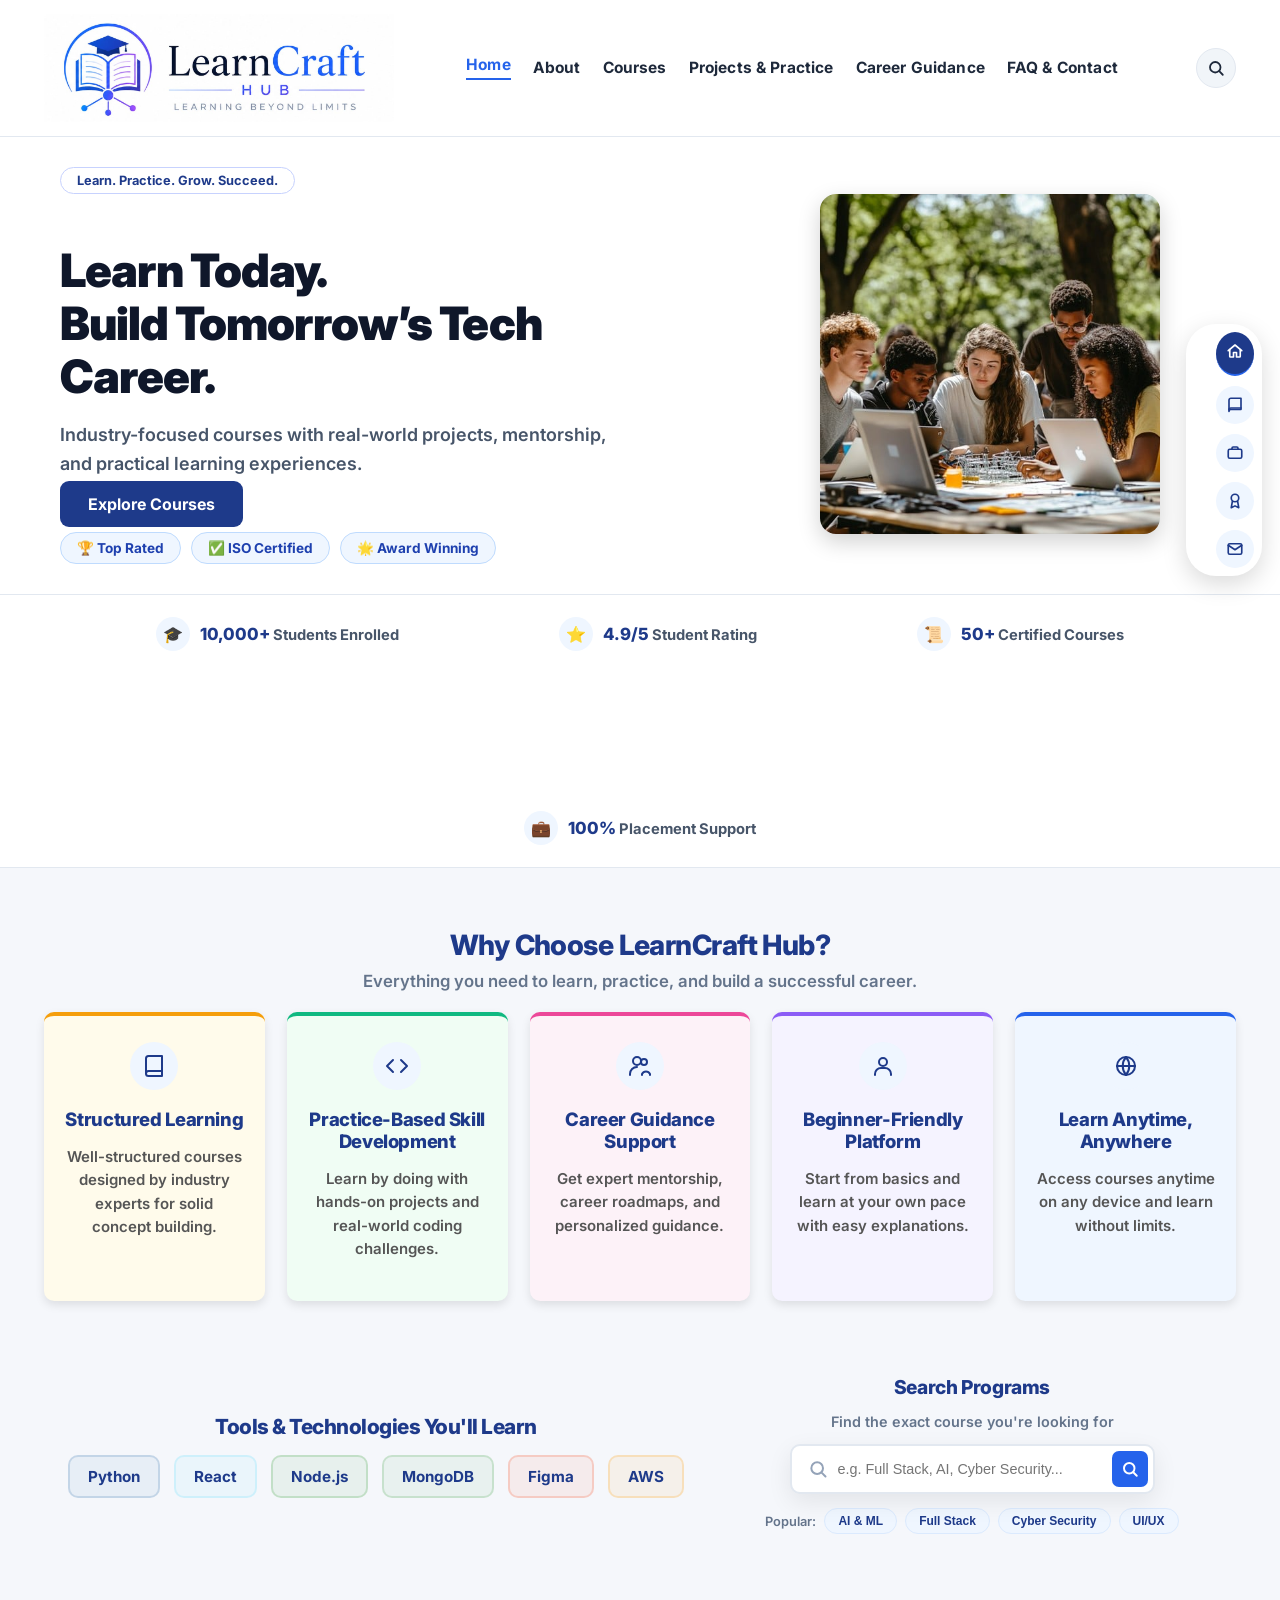
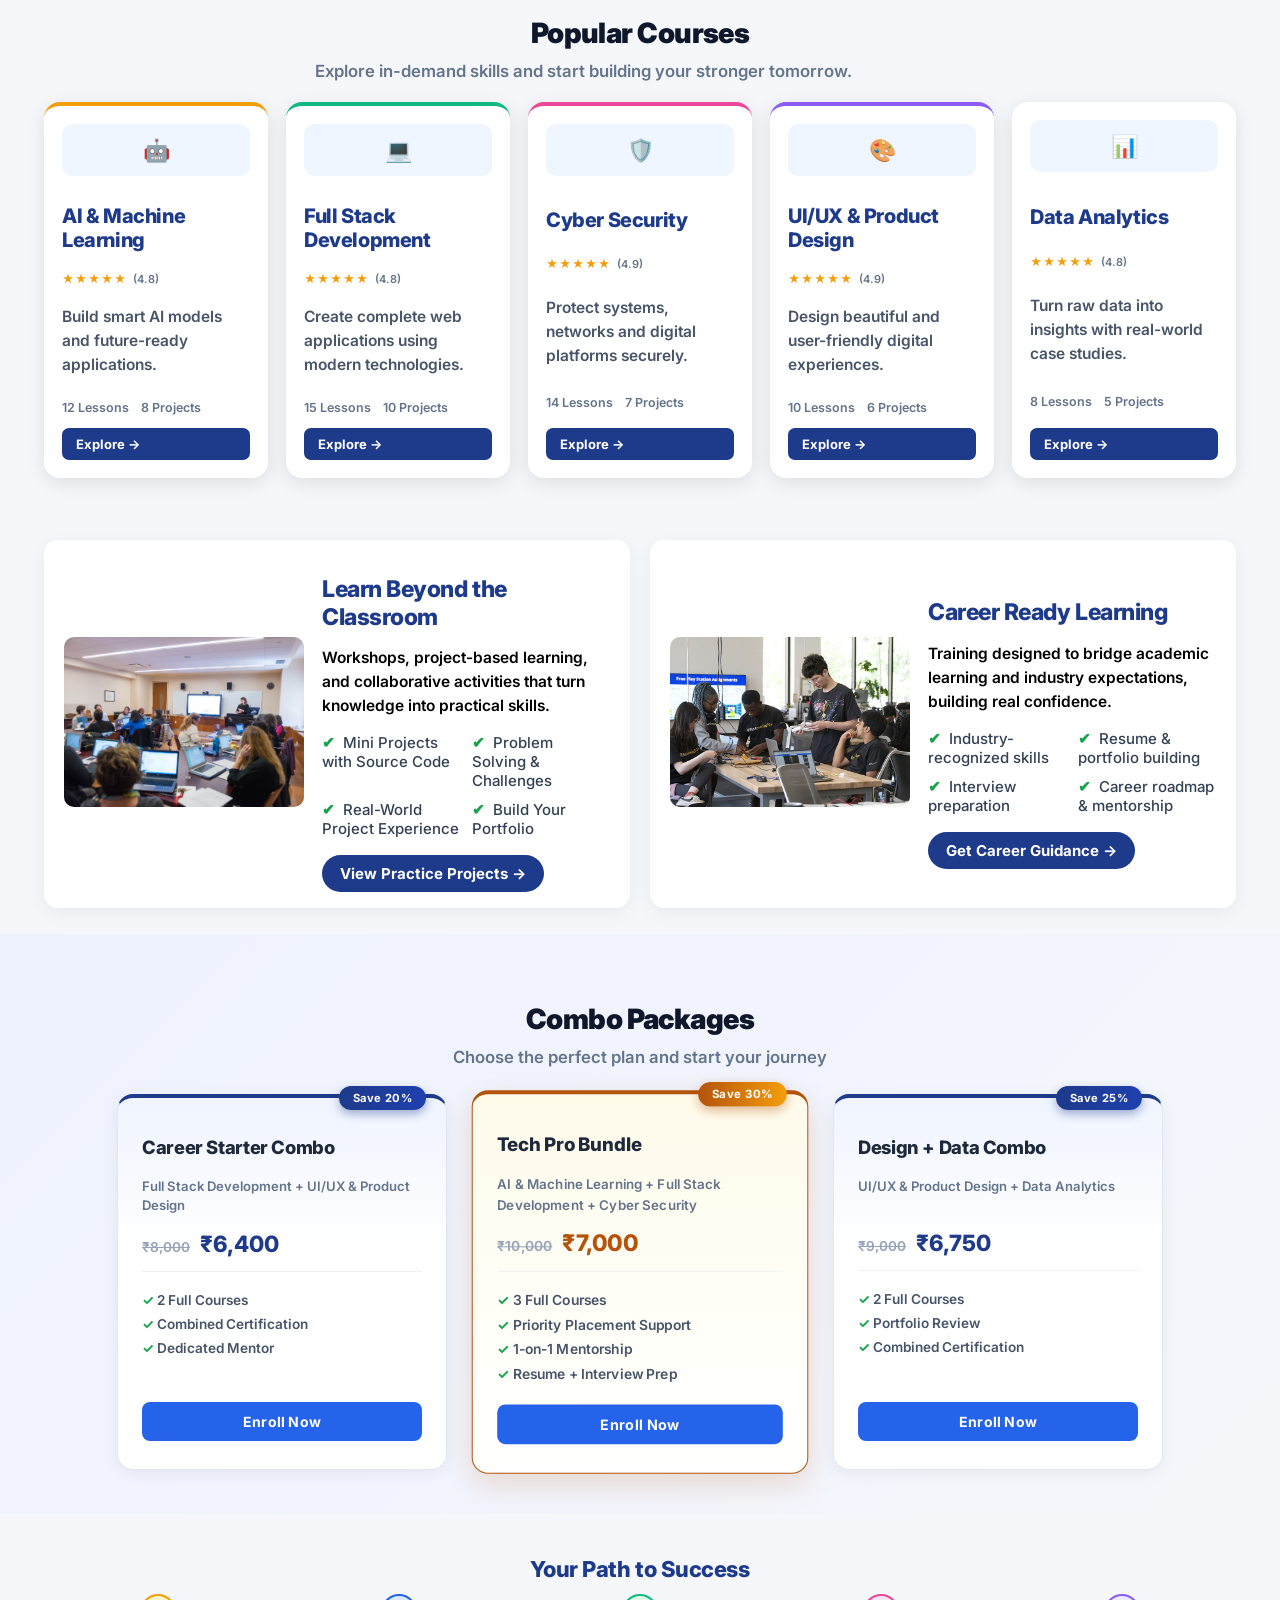
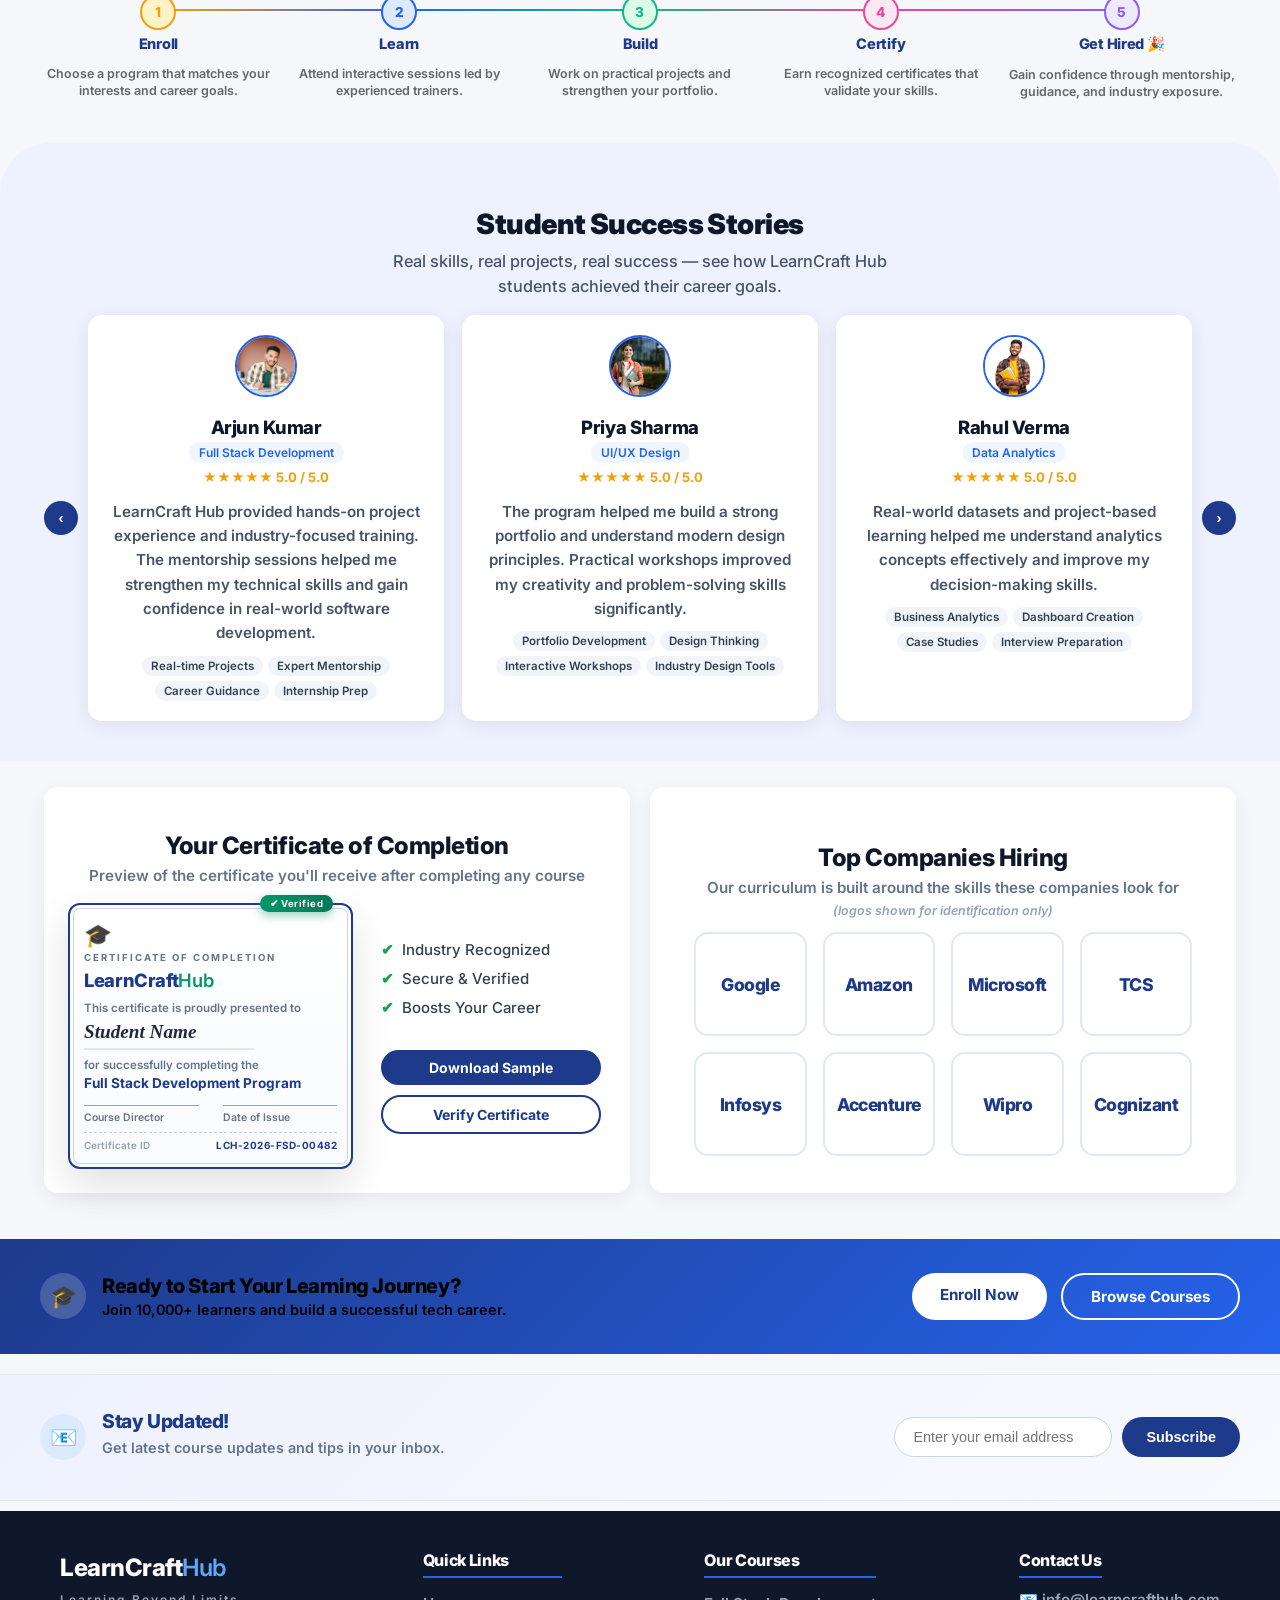
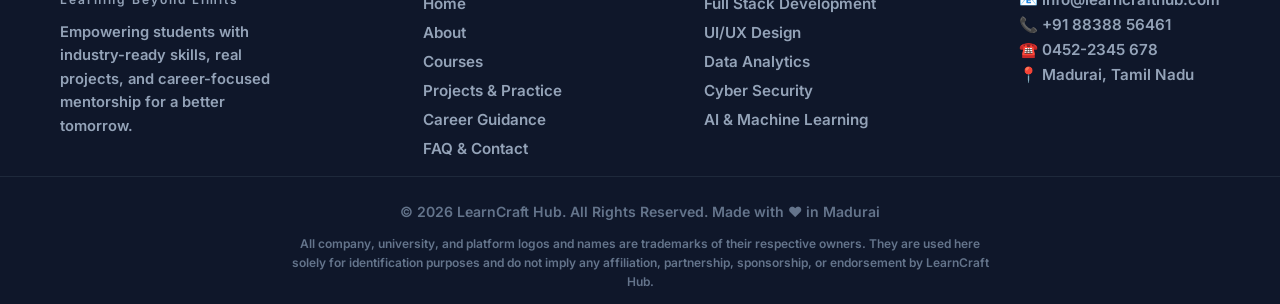
==== index.html @ 28a08afe "Add files via upload" ====
<!DOCTYPE html>
<html>

<head>
    <title>LearnCraft Hub</title>
    <link rel="stylesheet" href="css/style.css">
    <style>
        .scroll-top {
            position: fixed;
            bottom: 30px;
            right: 30px;
            background: #2563eb;
            color: white;
            border: none;
            width: 45px;
            height: 45px;
            border-radius: 50%;
            font-size: 1.2rem;
            cursor: pointer;
            display: none;
            align-items: center;
            justify-content: center;
            box-shadow: 0 4px 15px rgba(37,99,235,0.4);
            transition: 0.3s;
            z-index: 999;
        }
        .scroll-top:hover {
            background: #1e3a8a;
            transform: translateY(-3px);
        }
    </style>
</head>

<body>

    <header>
        <div class="navbar">

            <img src="images/logo.png" alt="Logo" class="logo">

            <nav id="primaryNav">
                <a href="index.html" class="active">Home</a>
                <a href="about.html">About</a>
                <a href="courses.html">Courses</a>
                <a href="projects.html">Projects & Practice</a>
                <a href="career-guidance.html">Career Guidance</a>
                <a href="faq-contact.html">FAQ & Contact</a>
            </nav>

            <div class="navbar-search" id="navbarSearch">
                <button class="navbar-search-toggle" id="navbarSearchToggle" aria-label="Search courses">
                    <svg viewBox="0 0 24 24" fill="none" stroke="currentColor" stroke-width="2.4" stroke-linecap="round" stroke-linejoin="round">
                        <circle cx="11" cy="11" r="7"></circle>
                        <line x1="21" y1="21" x2="16.65" y2="16.65"></line>
                    </svg>
                </button>
                <div class="navbar-search-panel">
                    <div class="navbar-search-bar">
                        <svg viewBox="0 0 24 24" fill="none" stroke="currentColor" stroke-width="2.4" stroke-linecap="round" stroke-linejoin="round">
                            <circle cx="11" cy="11" r="7"></circle>
                            <line x1="21" y1="21" x2="16.65" y2="16.65"></line>
                        </svg>
                        <input type="text" id="navSearchInput" placeholder="Search 40+ courses...">
                    </div>
                    <div class="navbar-search-results" id="navSearchResults"></div>
                </div>
            </div>

            <button class="nav-toggle" id="navToggle" aria-label="Toggle navigation menu" aria-expanded="false" aria-controls="primaryNav">
                <span></span><span></span><span></span>
            </button>

        </div>
    </header>

    <!-- SIDE SECTION NAV -->
    <nav class="side-nav" aria-label="Page sections">
        <a href="#home" class="side-nav-link active" data-tooltip="Home">
            <svg viewBox="0 0 24 24" fill="none" stroke="currentColor" stroke-width="2.2" stroke-linecap="round" stroke-linejoin="round">
                <path d="M3 11.5 12 4l9 7.5"></path>
                <path d="M5 10v9a1 1 0 0 0 1 1h4v-6h4v6h4a1 1 0 0 0 1-1v-9"></path>
            </svg>
        </a>
        <a href="#courses" class="side-nav-link" data-tooltip="Courses">
            <svg viewBox="0 0 24 24" fill="none" stroke="currentColor" stroke-width="2.2" stroke-linecap="round" stroke-linejoin="round">
                <path d="M4 5.5A2.5 2.5 0 0 1 6.5 3H20v15H6.5A2.5 2.5 0 0 0 4 20.5z"></path>
                <path d="M4 18.5A2.5 2.5 0 0 1 6.5 16H20"></path>
            </svg>
        </a>
        <a href="#showcase" class="side-nav-link" data-tooltip="Projects">
            <svg viewBox="0 0 24 24" fill="none" stroke="currentColor" stroke-width="2.2" stroke-linecap="round" stroke-linejoin="round">
                <rect x="3" y="7" width="18" height="12" rx="2"></rect>
                <path d="M8 7V5.5A1.5 1.5 0 0 1 9.5 4h5A1.5 1.5 0 0 1 16 5.5V7"></path>
            </svg>
        </a>
        <a href="#certificate" class="side-nav-link" data-tooltip="Certificate">
            <svg viewBox="0 0 24 24" fill="none" stroke="currentColor" stroke-width="2.2" stroke-linecap="round" stroke-linejoin="round">
                <circle cx="12" cy="8" r="5"></circle>
                <path d="M8.5 12.5 7 21l5-2.5 5 2.5-1.5-8.5"></path>
            </svg>
        </a>
        <a href="faq-contact.html" class="side-nav-link" data-tooltip="Contact">
            <svg viewBox="0 0 24 24" fill="none" stroke="currentColor" stroke-width="2.2" stroke-linecap="round" stroke-linejoin="round">
                <rect x="3" y="5" width="18" height="14" rx="2"></rect>
                <path d="m3 7 9 6 9-6"></path>
            </svg>
        </a>
    </nav>

    <section class="hero" id="home">

        <div class="hero-text">

            <span class="hero-eyebrow">Learn. Practice. Grow. Succeed.</span>

            <h1>
                Learn Today.<br>
                Build Tomorrow’s Tech Career.
            </h1>

            <p>
                Industry-focused courses with real-world projects,
                mentorship, and practical learning experiences.
            </p>

            <a href="courses.html" class="btn">
                Explore Courses
            </a>

            <div class="badges">
                <div class="badge">🏆 Top Rated</div>
                <div class="badge">✅ ISO Certified</div>
                <div class="badge">🌟 Award Winning</div>
            </div>

        </div>

        <div class="hero-image">
            <img src="images/student.png" alt="Students Learning">
        </div>

    </section>

    <!-- TRUST BAR -->
    <div class="trust-bar">
        <div class="trust-item">
            <span class="trust-icon">🎓</span>
            <span><strong>10,000+</strong> Students Enrolled</span>
        </div>
        <div class="trust-item">
            <span class="trust-icon">⭐</span>
            <span><strong>4.9/5</strong> Student Rating</span>
        </div>
        <div class="trust-item">
            <span class="trust-icon">📜</span>
            <span><strong>50+</strong> Certified Courses</span>
        </div>
        <div class="trust-item">
            <span class="trust-icon">💼</span>
            <span><strong>100%</strong> Placement Support</span>
        </div>
    </div>

    <!-- WHY CHOOSE US -->
    <section class="why-us">

    <h2>Why Choose LearnCraft Hub?</h2>
    <p class="section-subtitle">Everything you need to learn, practice, and build a successful career.</p>

    <div class="features">

        <div class="feature-card">
            <div class="feature-icon">
                <svg viewBox="0 0 24 24" fill="none" stroke="currentColor" stroke-width="2" stroke-linecap="round" stroke-linejoin="round"><path d="M4 19.5A2.5 2.5 0 0 1 6.5 17H20"></path><path d="M6.5 2H20v20H6.5A2.5 2.5 0 0 1 4 19.5v-15A2.5 2.5 0 0 1 6.5 2z"></path></svg>
            </div>
            <h3>Structured Learning</h3>
            <p>Well-structured courses designed by industry experts for solid concept building.</p>
        </div>

        <div class="feature-card">
            <div class="feature-icon">
                <svg viewBox="0 0 24 24" fill="none" stroke="currentColor" stroke-width="2" stroke-linecap="round" stroke-linejoin="round"><polyline points="16 18 22 12 16 6"></polyline><polyline points="8 6 2 12 8 18"></polyline></svg>
            </div>
            <h3>Practice-Based Skill Development</h3>
            <p>Learn by doing with hands-on projects and real-world coding challenges.</p>
        </div>

        <div class="feature-card">
            <div class="feature-icon">
                <svg viewBox="0 0 24 24" fill="none" stroke="currentColor" stroke-width="2" stroke-linecap="round" stroke-linejoin="round"><circle cx="9" cy="7" r="4"></circle><path d="M2 21v-1a7 7 0 0 1 7-7"></path><path d="M16 11a3 3 0 1 0 0-6 3 3 0 0 0 0 6z"></path><path d="M14 21v-1a4.5 4.5 0 0 1 8 0v1"></path></svg>
            </div>
            <h3>Career Guidance Support</h3>
            <p>Get expert mentorship, career roadmaps, and personalized guidance.</p>
        </div>

        <div class="feature-card">
            <div class="feature-icon">
                <svg viewBox="0 0 24 24" fill="none" stroke="currentColor" stroke-width="2" stroke-linecap="round" stroke-linejoin="round"><circle cx="12" cy="8" r="4"></circle><path d="M4 21v-1a6 6 0 0 1 6-6h4a6 6 0 0 1 6 6v1"></path></svg>
            </div>
            <h3>Beginner-Friendly Platform</h3>
            <p>Start from basics and learn at your own pace with easy explanations.</p>
        </div>

        <div class="feature-card">
            <div class="feature-icon">
                <svg viewBox="0 0 24 24" fill="none" stroke="currentColor" stroke-width="2" stroke-linecap="round" stroke-linejoin="round"><circle cx="12" cy="12" r="9"></circle><line x1="3" y1="12" x2="21" y2="12"></line><path d="M12 3a14 14 0 0 1 0 18a14 14 0 0 1 0-18z"></path></svg>
            </div>
            <h3>Learn Anytime, Anywhere</h3>
            <p>Access courses anytime on any device and learn without limits.</p>
        </div>

    </div>

    </section>

    <!-- TOOLS & TECHNOLOGIES + COURSE SEARCH (side by side) -->
    <section class="pair-row tools-search-row">

    <div class="info-card partners">
    <p>Tools & Technologies You'll Learn</p>
    <div class="partner-logos">
        <span><img src="https://upload.wikimedia.org/wikipedia/commons/c/c3/Python-logo-notext.svg" alt="Python" onerror="this.style.display='none'">Python</span>
        <span><img src="https://upload.wikimedia.org/wikipedia/commons/a/a7/React-icon.svg" alt="React" onerror="this.style.display='none'">React</span>
        <span><img src="https://upload.wikimedia.org/wikipedia/commons/d/d9/Node.js_logo.svg" alt="Node.js" onerror="this.style.display='none'">Node.js</span>
        <span><img src="https://upload.wikimedia.org/wikipedia/commons/9/93/MongoDB_Logo.svg" alt="MongoDB" onerror="this.style.display='none'">MongoDB</span>
        <span><img src="https://upload.wikimedia.org/wikipedia/commons/3/33/Figma-logo.svg" alt="Figma" onerror="this.style.display='none'">Figma</span>
        <span><img src="https://upload.wikimedia.org/wikipedia/commons/9/93/Amazon_Web_Services_Logo.svg" alt="AWS" onerror="this.style.display='none'">AWS</span>
    </div>
    </div>

    <div class="info-card course-search-section">
        <div class="course-search-inline">
            <div class="course-search-label">
                <h2>Search Programs</h2>
                <p>Find the exact course you're looking for</p>
            </div>
            <div class="course-search-bar">
                <svg viewBox="0 0 24 24" width="20" height="20" fill="none" stroke="currentColor" stroke-width="2.4" stroke-linecap="round" stroke-linejoin="round">
                    <circle cx="11" cy="11" r="7"></circle>
                    <line x1="21" y1="21" x2="16.65" y2="16.65"></line>
                </svg>
                <input type="text" id="courseSearch" placeholder="e.g. Full Stack, AI, Cyber Security...">
                <button class="course-search-btn" aria-label="Search">
                    <svg viewBox="0 0 24 24" width="18" height="18" fill="none" stroke="white" stroke-width="2.6" stroke-linecap="round" stroke-linejoin="round">
                        <circle cx="11" cy="11" r="7"></circle>
                        <line x1="21" y1="21" x2="16.65" y2="16.65"></line>
                    </svg>
                </button>
            </div>
            <div class="search-tags">
                <span>Popular:</span>
                <button class="search-tag-btn">AI & ML</button>
                <button class="search-tag-btn">Full Stack</button>
                <button class="search-tag-btn">Cyber Security</button>
                <button class="search-tag-btn">UI/UX</button>
            </div>
        </div>
        <div class="search-results" id="searchResults"></div>
    </div>

    </section>

    <!-- POPULAR COURSES -->
    <section class="courses" id="courses">

    <h2 class="section-title">Popular Courses</h2>
    <p class="section-subtitle">Explore in-demand skills and start building your stronger tomorrow.</p>

    <div class="course-container">

    <div class="course-card">
    <div class="course-card-thumb">🤖</div>
    <h3>AI & Machine Learning</h3>
    <div class="course-card-rating"><span class="stars">★★★★★</span><span class="rating-num">(4.8)</span></div>
    <p>
        Build smart AI models and future-ready applications.
    </p>
    <div class="course-card-info"><span>12 Lessons</span><span>8 Projects</span></div>
    <a href="courses.html" class="learn-more">Explore →</a>
      </div>

    <div class="course-card">
    <div class="course-card-thumb">💻</div>
    <h3>Full Stack Development</h3>
    <div class="course-card-rating"><span class="stars">★★★★★</span><span class="rating-num">(4.8)</span></div>
    <p>
        Create complete web applications using modern technologies.
    </p>
    <div class="course-card-info"><span>15 Lessons</span><span>10 Projects</span></div>
    <a href="courses.html" class="learn-more">Explore →</a>
    </div>

    <div class="course-card">
    <div class="course-card-thumb">🛡️</div>
    <h3>Cyber Security</h3>
    <div class="course-card-rating"><span class="stars">★★★★★</span><span class="rating-num">(4.9)</span></div>
    <p>
        Protect systems, networks and digital platforms securely.
    </p>
    <div class="course-card-info"><span>14 Lessons</span><span>7 Projects</span></div>
    <a href="courses.html" class="learn-more">Explore →</a>
    </div>

    <div class="course-card">
    <div class="course-card-thumb">🎨</div>
    <h3>UI/UX & Product Design</h3>
    <div class="course-card-rating"><span class="stars">★★★★★</span><span class="rating-num">(4.9)</span></div>
    <p>
        Design beautiful and user-friendly digital experiences.
    </p>
    <div class="course-card-info"><span>10 Lessons</span><span>6 Projects</span></div>
    <a href="courses.html" class="learn-more">Explore →</a>
    </div>

    <div class="course-card">
    <div class="course-card-thumb">📊</div>
    <h3>Data Analytics</h3>
    <div class="course-card-rating"><span class="stars">★★★★★</span><span class="rating-num">(4.8)</span></div>
    <p>
        Turn raw data into insights with real-world case studies.
    </p>
    <div class="course-card-info"><span>8 Lessons</span><span>5 Projects</span></div>
    <a href="courses.html" class="learn-more">Explore →</a>
    </div>

    </div>

    </section>

    <!-- LEARN BEYOND CLASSROOM + CAREER READY LEARNING (SIDE BY SIDE) -->
    <section class="pair-row" id="showcase">

        <div class="info-card">
            <div class="showcase-image">
                <img src="images/learning.jpg" alt="Learning">
            </div>
            <div class="showcase-content">
                <h2>Learn Beyond the Classroom</h2>
                <p>
                    Workshops, project-based learning, and collaborative
                    activities that turn knowledge into practical skills.
                </p>
                <ul class="check-list check-list-grid">
                    <li>Mini Projects with Source Code</li>
                    <li>Problem Solving & Challenges</li>
                    <li>Real-World Project Experience</li>
                    <li>Build Your Portfolio</li>
                </ul>
                <a href="projects.html" class="learn-more">View Practice Projects →</a>
            </div>
        </div>

        <div class="info-card">
            <div class="showcase-image">
                <img src="images/workshop.jpg" alt="Workshop">
            </div>
            <div class="showcase-content">
                <h2>Career Ready Learning</h2>
                <p>
                    Training designed to bridge academic learning and
                    industry expectations, building real confidence.
                </p>
                <ul class="check-list check-list-grid">
                    <li>Industry-recognized skills</li>
                    <li>Resume & portfolio building</li>
                    <li>Interview preparation</li>
                    <li>Career roadmap & mentorship</li>
                </ul>
                <a href="career-guidance.html" class="learn-more">Get Career Guidance →</a>
            </div>
        </div>

    </section>

    <!-- COMBO PACKAGES -->
    <section class="packages">
        <h2 class="section-title">Combo Packages</h2>
        <p class="section-subtitle">Choose the perfect plan and start your journey</p>

        <div class="package-container">

            <div class="package-card">
                <div class="package-badge">Save 20%</div>
                <h3>Career Starter Combo</h3>
                <p class="package-includes">Full Stack Development + UI/UX & Product Design</p>
                <div class="package-price">
                    <span class="price-old">₹8,000</span>
                    <span class="price-new">₹6,400</span>
                </div>
                <ul>
                    <li>2 Full Courses</li>
                    <li>Combined Certification</li>
                    <li>Dedicated Mentor</li>
                </ul>
                <a href="#" class="cta-btn-primary" onclick="handleComboEnroll('Career Starter Combo'); return false;">Enroll Now</a>
            </div>

            <div class="package-card featured">
                <div class="package-badge">Save 30%</div>
                <h3>Tech Pro Bundle</h3>
                <p class="package-includes">AI & Machine Learning + Full Stack Development + Cyber Security</p>
                <div class="package-price">
                    <span class="price-old">₹10,000</span>
                    <span class="price-new">₹7,000</span>
                </div>
                <ul>
                    <li>3 Full Courses</li>
                    <li>Priority Placement Support</li>
                    <li>1-on-1 Mentorship</li>
                    <li>Resume + Interview Prep</li>
                </ul>
                <a href="#" class="cta-btn-primary" onclick="handleComboEnroll('Tech Pro Bundle'); return false;">Enroll Now</a>
            </div>

            <div class="package-card">
                <div class="package-badge">Save 25%</div>
                <h3>Design + Data Combo</h3>
                <p class="package-includes">UI/UX & Product Design + Data Analytics</p>
                <div class="package-price">
                    <span class="price-old">₹9,000</span>
                    <span class="price-new">₹6,750</span>
                </div>
                <ul>
                    <li>2 Full Courses</li>
                    <li>Portfolio Review</li>
                    <li>Combined Certification</li>
                </ul>
                <a href="#" class="cta-btn-primary" onclick="handleComboEnroll('Design + Data Combo'); return false;">Enroll Now</a>
            </div>

        </div>
    </section>

    <!-- PATH TO SUCCESS -->
    <section class="career-roadmap">

    <h2>Your Path to Success</h2>

    <div class="roadmap">

        <div class="roadmap-item">
            <div class="step-circle">1</div>
            <h3>Enroll</h3>
            <p>Choose a program that matches your interests and career goals.</p>
        </div>

        <div class="roadmap-item">
            <div class="step-circle">2</div>
            <h3>Learn</h3>
            <p>Attend interactive sessions led by experienced trainers.</p>
        </div>

        <div class="roadmap-item">
            <div class="step-circle">3</div>
            <h3>Build</h3>
            <p>Work on practical projects and strengthen your portfolio.</p>
        </div>

        <div class="roadmap-item">
            <div class="step-circle">4</div>
            <h3>Certify</h3>
            <p>Earn recognized certificates that validate your skills.</p>
        </div>

        <div class="roadmap-item">
            <div class="step-circle">5</div>
            <h3>Get Hired 🎉</h3>
            <p>Gain confidence through mentorship, guidance, and industry exposure.</p>
        </div>

    </div>

    </section>

<section class="testimonials">
    <h2 class="section-title">Student Success Stories</h2>
    <p class="testimonial-intro">
       Real skills, real projects, real success — 
    see how LearnCraft Hub students achieved 
    their career goals.

    </p>

    <div class="slider-container">
        <button class="arrow" id="prev">&#8249;</button>

        <div class="testimonial-slider">

            <div class="testimonial-card">
                <img src="images/student1.jpg" alt="Arjun Kumar">
                <h3>Arjun Kumar</h3>
                <span class="course-tag">Full Stack Development</span>
                <div class="rating">★★★★★ 5.0 / 5.0</div>
                <p>LearnCraft Hub provided hands-on project experience and
                industry-focused training. The mentorship sessions helped me
                strengthen my technical skills and gain confidence in
                real-world software development.</p>
                <ul>
                    <li>Real-time Projects</li>
                    <li>Expert Mentorship</li>
                    <li>Career Guidance</li>
                    <li>Internship Prep</li>
                </ul>
            </div>

            <div class="testimonial-card">
                <img src="images/student2.jpg" alt="Priya Sharma">
                <h3>Priya Sharma</h3>
                <span class="course-tag">UI/UX Design</span>
                <div class="rating">★★★★★ 5.0 / 5.0</div>
                <p>The program helped me build a strong portfolio and understand
                modern design principles. Practical workshops improved my
                creativity and problem-solving skills significantly.</p>
                <ul>
                    <li>Portfolio Development</li>
                    <li>Design Thinking</li>
                    <li>Interactive Workshops</li>
                    <li>Industry Design Tools</li>
                </ul>
            </div>

            <div class="testimonial-card">
                <img src="images/student3.jpg" alt="Rahul Verma">
                <h3>Rahul Verma</h3>
                <span class="course-tag">Data Analytics</span>
                <div class="rating">★★★★★ 5.0 / 5.0</div>
                <p>Real-world datasets and project-based learning helped me
                understand analytics concepts effectively and improve my
                decision-making skills.</p>
                <ul>
                    <li>Business Analytics</li>
                    <li>Dashboard Creation</li>
                    <li>Case Studies</li>
                    <li>Interview Preparation</li>
                </ul>
            </div>

            <div class="testimonial-card">
                <img src="images/student4.jpg" alt="Sneha Patel">
                <h3>Sneha Patel</h3>
                <span class="course-tag">Cyber Security</span>
                <div class="rating">★★★★★ 5.0 / 5.0</div>
                <p>The practical labs and structured curriculum provided a strong
                foundation in network security and cyber threat management.</p>
                <ul>
                    <li>Security Labs</li>
                    <li>Ethical Hacking Basics</li>
                    <li>Network Protection</li>
                    <li>Career Development Support</li>
                </ul>
            </div>

        </div><!-- end testimonial-slider -->

        <button class="arrow" id="next">&#8250;</button>
    </div><!-- end slider-container -->

</section>

<!-- CERTIFICATE + TOP COMPANIES (SIDE BY SIDE) -->
<section class="pair-row">

    <div class="info-card" id="certificate">
        <h2 class="section-title-sm">Your Certificate of Completion</h2>
        <p class="section-subtitle-sm">Preview of the certificate you'll receive after completing any course</p>
        <div class="certificate-row">
            <div class="certificate-mockup reveal">
                <div class="cert-border">
                    <div class="cert-badge-ribbon">✔ Verified</div>
                    <div class="cert-seal">🎓</div>
                    <p class="cert-kicker">CERTIFICATE OF COMPLETION</p>
                    <h3 class="cert-brand">LearnCraft<span>Hub</span></h3>
                    <p class="cert-presented">This certificate is proudly presented to</p>
                    <p class="cert-name">Student Name</p>
                    <p class="cert-desc">for successfully completing the</p>
                    <p class="cert-course">Full Stack Development Program</p>
                    <div class="cert-footer">
                        <div class="cert-sign">
                            <span class="cert-line"></span>
                            <p>Course Director</p>
                        </div>
                        <div class="cert-date">
                            <span class="cert-line"></span>
                            <p>Date of Issue</p>
                        </div>
                    </div>
                    <div class="cert-id">
                        <span>Certificate ID</span>
                        <span>LCH-2026-FSD-00482</span>
                    </div>
                </div>
            </div>

            <div class="certificate-side">
                <ul class="check-list">
                    <li>Industry Recognized</li>
                    <li>Secure & Verified</li>
                    <li>Boosts Your Career</li>
                </ul>
                <div class="cert-side-buttons">
                    <a href="#" class="cta-btn-primary" onclick="handleCertDownload(); return false;">Download Sample</a>
                    <a href="#" class="cert-btn-secondary" onclick="openCertVerifyModal(); return false;">Verify Certificate</a>
                </div>
            </div>
        </div>
    </div>

    <div class="info-card companies-compact">
        <h2 class="section-title-sm">Top Companies Hiring</h2>
        <p class="section-subtitle-sm">Our curriculum is built around the skills these companies look for
            <span class="disclaimer-note">(logos shown for identification only)</span>
        </p>
        <div class="company-logos">
            <div class="company-card">
                <img src="https://upload.wikimedia.org/wikipedia/commons/2/2f/Google_2015_logo.svg" alt="Google" onerror="this.style.display='none'; this.nextElementSibling.style.display='block';">
                <span class="logo-fallback-text">Google</span>
            </div>
            <div class="company-card">
                <img src="https://upload.wikimedia.org/wikipedia/commons/a/a9/Amazon_logo.svg" alt="Amazon" onerror="this.style.display='none'; this.nextElementSibling.style.display='block';">
                <span class="logo-fallback-text">Amazon</span>
            </div>
            <div class="company-card">
                <img src="https://upload.wikimedia.org/wikipedia/commons/9/96/Microsoft_logo_%282012%29.svg" alt="Microsoft" onerror="this.style.display='none'; this.nextElementSibling.style.display='block';">
                <span class="logo-fallback-text">Microsoft</span>
            </div>
            <div class="company-card">
                <img src="https://cdn.simpleicons.org/tcs" alt="TCS" onerror="this.style.display='none'; this.nextElementSibling.style.display='block';">
                <span class="logo-fallback-text">TCS</span>
            </div>
            <div class="company-card">
                <img src="https://upload.wikimedia.org/wikipedia/commons/9/95/Infosys_logo.svg" alt="Infosys" onerror="this.style.display='none'; this.nextElementSibling.style.display='block';">
                <span class="logo-fallback-text">Infosys</span>
            </div>
            <div class="company-card">
                <img src="https://upload.wikimedia.org/wikipedia/commons/c/cd/Accenture.svg" alt="Accenture" onerror="this.style.display='none'; this.nextElementSibling.style.display='block';">
                <span class="logo-fallback-text">Accenture</span>
            </div>
            <div class="company-card">
                <img src="https://upload.wikimedia.org/wikipedia/commons/a/a0/Wipro_Primary_Logo_Color_RGB.svg" alt="Wipro" onerror="this.style.display='none'; this.nextElementSibling.style.display='block';">
                <span class="logo-fallback-text">Wipro</span>
            </div>
            <div class="company-card">
                <img src="https://cdn.simpleicons.org/cognizant" alt="Cognizant" onerror="this.style.display='none'; this.nextElementSibling.style.display='block';">
                <span class="logo-fallback-text">Cognizant</span>
            </div>
        </div>
    </div>

</section>

    <!-- CTA BANNER (compact) -->
    <section class="cta-banner">
        <div class="cta-banner-row">
            <div class="cta-banner-left">
                <span class="cta-icon">🎓</span>
                <div>
                    <h2>Ready to Start Your Learning Journey?</h2>
                    <p>Join 10,000+ learners and build a successful tech career.</p>
                </div>
            </div>
            <div class="cta-buttons">
                <a href="#" class="cta-btn-primary" onclick="handleComboEnroll('General Enrollment'); return false;">Enroll Now</a>
                <a href="courses.html" class="cta-btn-secondary">Browse Courses</a>
            </div>
        </div>
    </section>

    <!-- NEWSLETTER (compact) -->
    <section class="newsletter">
        <div class="newsletter-row">
            <div class="cta-banner-left">
                <span class="cta-icon">📧</span>
                <div>
                    <h2>Stay Updated!</h2>
                    <p>Get latest course updates and tips in your inbox.</p>
                </div>
            </div>
            <div class="newsletter-form">
                <input type="email" id="newsletterEmail" placeholder="Enter your email address">
                <button onclick="handleNewsletterSubscribe()">Subscribe</button>
            </div>
        </div>
    </section>

    <!-- FOOTER -->
<footer class="footer">
    <div class="footer-top">
        <div class="footer-brand">
           <div class="footer-brand-text">
            <h3>LearnCraft<span>Hub</span></h3>
            <p class="tagline">Learning Beyond Limits</p>
            </div>
            <p>Empowering students with industry-ready skills, 
            real projects, and career-focused mentorship 
            for a better tomorrow.</p>
        </div>

        <div class="footer-links">
            <h4>Quick Links</h4>
            <a href="index.html">Home</a>
            <a href="about.html">About</a>
            <a href="courses.html">Courses</a>
            <a href="projects.html">Projects & Practice</a>
            <a href="career-guidance.html">Career Guidance</a>
            <a href="faq-contact.html">FAQ & Contact</a>
        </div>

        <div class="footer-links">
            <h4>Our Courses</h4>
            <a href="#">Full Stack Development</a>
            <a href="#">UI/UX Design</a>
            <a href="#">Data Analytics</a>
            <a href="#">Cyber Security</a>
            <a href="#">AI & Machine Learning</a>
        </div>

        <div class="footer-contact">
            <h4>Contact Us</h4>
            <p>📧 info@learncrafthub.com</p>
            <p>📞 +91 88388 56461</p>
            <p>☎️ 0452-2345 678</p>
            <p>📍 Madurai, Tamil Nadu</p>
        </div>

    </div>

    <div class="footer-bottom">
        <p>© 2026 LearnCraft Hub. All Rights Reserved. 
        Made with ❤️ in Madurai</p>
        <p class="footer-disclaimer">
        All company, university, and platform logos and names are trademarks of their respective owners.
        They are used here solely for identification purposes and do not imply any affiliation, partnership, sponsorship, or endorsement by LearnCraft Hub.
        </p>
    </div>
</footer>
<script src="script.js"></script>

<button class="scroll-top" id="scrollTop">↑</button>

<script>
    const pageScrollBtn = document.getElementById('scrollTop');
    if (pageScrollBtn) {
        window.addEventListener('scroll', () => {
            pageScrollBtn.style.display = window.scrollY > 400 ? 'flex' : 'none';
        });
        pageScrollBtn.addEventListener('click', () => window.scrollTo({ top: 0, behavior: 'smooth' }));
    }
</script>
</body>

</html>
---- css/style.css ----
@import url('https://fonts.googleapis.com/css2?family=Inter:wght@400;500;600;700;800;900&display=swap');

body{
    margin: 0;
    font-family: 'Inter', Arial, sans-serif;
    background-color: #f5f7fb;
    font-weight: 600;
    -webkit-font-smoothing: antialiased;
}

/* HEADER */

header{
    background: #ffffff;
    padding: 14px 44px;
    border-bottom: 1px solid #e2e8f0;
}

/* NAVBAR */

.navbar{
    display: flex;
    justify-content: space-between;
    align-items: center;
}
/* TRUST BAR */
.trust-bar {
    background: #ffffff;
    display: flex;
    justify-content: center;
    gap: 160px;
    padding: 22px 40px;
    border-top: 1px solid #e2e8f0;
    border-bottom: 1px solid #e2e8f0;
    flex-wrap: wrap;
}

.trust-item {
    display: flex;
    align-items: center;
    gap: 10px;
    font-size: 0.92rem;
    color: #475569;
    white-space: nowrap;
}

.trust-item strong {
    color: #1e3a8a;
    font-size: 1.05rem;
    font-weight: 800;
}

.trust-icon {
    width: 34px;
    height: 34px;
    border-radius: 50%;
    background: #eff6ff;
    display: flex;
    align-items: center;
    justify-content: center;
    font-size: 1rem;
    flex-shrink: 0;
}
.partners {
    background: white;
    padding: 26px 44px;
    text-align: center;
    border-bottom: 1px solid #e2e8f0;
}

.partners p {
    color: #1e3a8a;
    font-size: 1.2rem;
    font-weight: 800;
    margin-bottom: 16px;
    text-transform: none;
    letter-spacing: -0.5px;
}

.partner-logos {
    display: flex;
    justify-content: center;
    gap: 14px;
    flex-wrap: nowrap;
    overflow-x: auto;
    padding-bottom: 2px;
}

.partner-logos span {
    background: #f1f5f9;
    color: #1e3a8a;
    padding: 10px 18px;
    border-radius: 10px;
    font-weight: 700;
    font-size: 0.95rem;
    border: 2px solid #e2e8f0;
    transition: 0.3s;
    display: inline-flex;
    align-items: center;
    gap: 6px;
    white-space: nowrap;
    flex-shrink: 0;
}

.partner-logos span img {
    width: 20px;
    height: 20px;
    object-fit: contain;
}


.partner-logos span:hover {
    background: #2563eb;
    color: white;
    transform: translateY(-3px) scale(1.04);
    box-shadow: 0 8px 20px rgba(37,99,235,0.25);
}

.partner-logos span:nth-child(1) { border-color: #3776AB33; background: #3776AB11; }
.partner-logos span:nth-child(2) { border-color: #61DAFB33; background: #61DAFB11; }
.partner-logos span:nth-child(3) { border-color: #33993333; background: #33993311; }
.partner-logos span:nth-child(4) { border-color: #47A24833; background: #47A24811; }
.partner-logos span:nth-child(5) { border-color: #F24E1E33; background: #F24E1E11; }
.partner-logos span:nth-child(6) { border-color: #FF990033; background: #FF990011; }

/* LOGO */

.logo{
    width: 350px;
}

/* NAV LINKS */

nav a{
    color: #1e293b;
    text-decoration: none;
    margin-left: 22px;
    font-size: 15.5px;
    font-weight: 800;
    transition: 0.3s;
    white-space: nowrap;
    letter-spacing: 0.01em;
}

nav {
    display: flex;
    align-items: center;
    flex-wrap: wrap;
    row-gap: 8px;
    justify-content: flex-end;
}

@media (max-width: 1180px) {
    nav a {
        margin-left: 16px;
        font-size: 14px;
    }
    .logo {
        width: 220px;
    }
}

nav a:hover{
    color: #2563eb;
}
nav a.active {
    color: #2563eb;
    border-bottom: 2px solid #2563eb;
    padding-bottom: 4px;
}

/* MOBILE NAV TOGGLE (hamburger) — used on index, about, courses, projects */
.nav-toggle {
    display: none;
    flex-direction: column;
    justify-content: center;
    gap: 5px;
    width: 38px;
    height: 38px;
    background: #f1f5f9;
    border: 1px solid #e2e8f0;
    border-radius: 8px;
    cursor: pointer;
    padding: 0;
    flex-shrink: 0;
}
.nav-toggle span {
    display: block;
    width: 18px;
    height: 2px;
    background: #1e293b;
    margin: 0 auto;
    transition: transform 0.25s ease, opacity 0.25s ease;
}
.nav-toggle.open span:nth-child(1) { transform: translateY(7px) rotate(45deg); }
.nav-toggle.open span:nth-child(2) { opacity: 0; }
.nav-toggle.open span:nth-child(3) { transform: translateY(-7px) rotate(-45deg); }

@media (max-width: 880px) {
    .navbar { flex-wrap: wrap; }
    .navbar-search { order: 1; }
    .nav-toggle { display: flex; order: 2; }
    .navbar nav {
        display: none;
        flex-basis: 100%;
        order: 3;
        flex-direction: column;
        align-items: stretch;
        background: #f8fafc;
        border: 1px solid #e2e8f0;
        border-radius: 12px;
        margin-top: 14px;
        padding: 6px;
    }
    .navbar nav.open { display: flex; }
    .navbar nav a {
        margin: 0;
        padding: 13px 14px;
        border-radius: 8px;
    }
    .navbar nav a:hover { color: #2563eb; background: #eff6ff; }
    .navbar nav a.active {
        color: #2563eb;
        background: #eff6ff;
        border-bottom: none;
    }
    .logo { width: 170px; }
}

/* NAVBAR COURSE SEARCH (top-right) */

.navbar-search {
    position: relative;
    margin-left: 28px;
}

.navbar-search-toggle {
    width: 40px;
    height: 40px;
    border-radius: 999px;
    background: #f1f5f9;
    border: 1.5px solid #e2e8f0;
    color: #1e293b;
    display: flex;
    align-items: center;
    justify-content: center;
    cursor: pointer;
    transition: 0.25s ease;
    flex-shrink: 0;
}

.navbar-search-toggle:hover {
    background: #2563eb;
    border-color: #2563eb;
    color: white;
}

.navbar-search-toggle svg {
    width: 18px;
    height: 18px;
}

.navbar-search-panel {
    position: absolute;
    top: 54px;
    right: 0;
    width: 360px;
    background: white;
    border-radius: 14px;
    box-shadow: 0 18px 40px rgba(0,0,0,0.25);
    padding: 16px;
    opacity: 0;
    visibility: hidden;
    transform: translateY(-8px);
    transition: 0.22s ease;
    z-index: 200;
}

.navbar-search.open .navbar-search-panel {
    opacity: 1;
    visibility: visible;
    transform: translateY(0);
}

.navbar-search-panel .navbar-search-bar {
    display: flex;
    align-items: center;
    gap: 10px;
    background: #f5f7fb;
    border: 1.5px solid #e2e8f0;
    border-radius: 10px;
    padding: 9px 14px;
}

.navbar-search-panel .navbar-search-bar svg {
    color: #94a3b8;
    flex-shrink: 0;
    width: 18px;
    height: 18px;
}

.navbar-search-panel .navbar-search-bar input {
    flex: 1;
    border: none;
    outline: none;
    background: transparent;
    font-size: 0.95rem;
    color: #0f172a;
}

.navbar-search-results {
    margin-top: 10px;
    max-height: 360px;
    overflow-y: auto;
}

.navbar-search-results:empty {
    margin-top: 0;
}

.navbar-search-hint {
    color: #94a3b8;
    font-size: 0.8rem;
    padding: 10px 4px 2px;
}

.navbar-search-result {
    display: flex;
    align-items: center;
    gap: 12px;
    padding: 10px 8px;
    border-radius: 10px;
    text-decoration: none;
    transition: 0.15s ease;
}

.navbar-search-result:hover {
    background: #eff6ff;
}

.navbar-search-result-thumb {
    width: 40px;
    height: 40px;
    border-radius: 8px;
    object-fit: cover;
    flex-shrink: 0;
    background: #e2e8f0;
}

.navbar-search-result-info {
    min-width: 0;
}

.navbar-search-result-info h4 {
    margin: 0 0 2px;
    font-size: 0.88rem;
    color: #0f172a;
    font-weight: 700;
    white-space: nowrap;
    overflow: hidden;
    text-overflow: ellipsis;
}

.navbar-search-result-info span {
    font-size: 0.74rem;
    color: #64748b;
}

.navbar-search-no-results {
    text-align: center;
    color: #94a3b8;
    font-size: 0.85rem;
    padding: 18px 8px;
}

.navbar-search-footer {
    margin-top: 8px;
    padding-top: 10px;
    border-top: 1px solid #e2e8f0;
    text-align: center;
}

.navbar-search-footer a {
    color: #2563eb;
    font-size: 0.82rem;
    font-weight: 700;
    text-decoration: none;
}

.navbar-search-footer a:hover {
    text-decoration: underline;
}

@media (max-width: 680px) {
    .navbar-search-panel {
        width: 280px;
        right: -10px;
    }
}

/* SIDE SECTION NAV */
.side-nav {
    position: fixed;
    right: 18px;
    top: 50%;
    transform: translateY(-50%);
    display: flex;
    flex-direction: column;
    gap: 10px;
    background: white;
    padding: 8px;
    border-radius: 30px;
    box-shadow: 0 8px 24px rgba(0,0,0,0.15);
    z-index: 500;
}

.side-nav-link {
    width: 38px;
    height: 38px;
    border-radius: 50%;
    display: flex;
    align-items: center;
    justify-content: center;
    color: #1e3a8a;
    background: #eff6ff;
    text-decoration: none;
    position: relative;
    transition: 0.25s;
}

.side-nav-link svg {
    width: 18px;
    height: 18px;
}

.side-nav-link:hover,
.side-nav-link.active {
    background: #1e3a8a;
    color: white;
}

.side-nav-link::after {
    content: attr(data-tooltip);
    position: absolute;
    right: 48px;
    top: 50%;
    transform: translateY(-50%);
    background: #0f172a;
    color: white;
    padding: 5px 12px;
    border-radius: 6px;
    font-size: 0.8rem;
    white-space: nowrap;
    opacity: 0;
    pointer-events: none;
    transition: 0.2s;
}

.side-nav-link:hover::after {
    opacity: 1;
}

@media (max-width: 900px) {
    .side-nav {
        display: none;
    }
}

/* SECTION PAIR (two related sections side by side) */
.section-pair {
    display: flex;
    flex-wrap: wrap;
    gap: 4px;
}

.section-pair > .showcase {
    flex: 1 1 340px;
    flex-direction: column;
    text-align: center;
    padding: 20px;
    gap: 14px;
}

.section-pair > .showcase.reverse {
    flex-direction: column;
}

.section-pair > .showcase .showcase-image img {
    width: 100%;
    max-width: 300px;
}

.section-pair > .showcase .showcase-content {
    max-width: 100%;
}

/* HERO SECTION */

.hero{
    display: flex;
    justify-content: space-between;
    align-items: center;
    padding: 30px 60px;
    background: #ffffff;
}

/* HERO TEXT */

.hero-text{
    width: 50%;
}

.hero-eyebrow {
    display: inline-block;
    background: white;
    color: #1e3a8a;
    border: 1.5px solid #c7d2fe;
    padding: 5px 16px;
    border-radius: 999px;
    font-size: 0.8rem;
    font-weight: 700;
    margin-bottom: 12px;
}

.hero-text h1{
    font-size: 46px;
    color: #0f172a;
    margin-bottom: 14px;
    line-height: 1.15;
}

.hero-text p{
    font-size: 18px;
    color: #475569;
    line-height: 1.6;
    margin-bottom: 16px;
}

/* BUTTON */

.btn{
    background-color: #1e3a8a;
    color: white;
    padding: 13px 28px;
    text-decoration: none;
    border-radius: 9px;
    font-size: 16px;
    font-weight: bold;
    transition: 0.3s;
}

.btn:hover{
    background-color: #2563eb;
}
.badges {
    display: flex;
    align-items: center;
    gap: 10px;
    margin-top: 18px;
    flex-wrap: wrap;
}

.badge {
    display: inline-flex;
    align-items: center;
    gap: 6px;
    padding: 7px 16px;
    border-radius: 999px;
    font-size: 0.85rem;
    font-weight: 700;
    white-space: nowrap;
    background: #eff6ff;
    color: #1e40af;
    border: 1.5px solid #bfdbfe;
}

/* HERO IMAGE */

.hero-image {
    margin-right: 60px;
}

.hero-image img{
    width: 340px;
    border-radius: 16px;
    box-shadow: 0px 8px 22px rgba(0,0,0,0.18);
}

/* COURSES SECTION */

.courses{
    padding: 36px 44px;
}

.section-title{
    text-align: center;
    font-size: 28px;
    color: #0f172a;
    margin-bottom: 8px;
}

.course-container{
    display: grid;
    grid-template-columns: repeat(5, 1fr);
    gap: 18px;
    max-width: 1480px;
    margin: 0 auto;
}

.course-card{
    background: white;
    width: auto;
    padding: 18px;
    border-radius: 16px;
    box-shadow: 0px 5px 20px rgba(0,0,0,0.1);
    transition: 0.3s;
    display: flex;
    flex-direction: column;
    justify-content: space-between;
}

@media (max-width: 900px) {
    .course-container {
        grid-template-columns: repeat(3, 1fr);
    }
}

@media (max-width: 600px) {
    .course-container {
        grid-template-columns: repeat(2, 1fr);
    }
}
.course-card:hover{
    transform: translateY(-10px);
}
.course-card:nth-child(1) { border-top: 4px solid #f59e0b; }
.course-card:nth-child(2) { border-top: 4px solid #10b981; }
.course-card:nth-child(3) { border-top: 4px solid #ec4899; }
.course-card:nth-child(4) { border-top: 4px solid #8b5cf6; }

.course-card h3{
    color: #1e3a8a;
    font-size: 20px;
}

.course-card p{
    color: #475569;
    font-size: 15.5px;
    line-height: 1.55;
}

.course-card a{
    display: inline-block;
    margin-top: 10px;
    text-decoration: none;
    background: #1e3a8a;
    color: white;
    padding: 8px 14px;
    border-radius: 7px;
    font-weight: bold;
    font-size: 13px;
}

.course-card-thumb {
    width: 100%;
    height: 52px;
    border-radius: 10px;
    background: #eff6ff;
    display: flex;
    align-items: center;
    justify-content: center;
    font-size: 22px;
    margin-bottom: 8px;
}

.course-card-rating {
    display: flex;
    align-items: center;
    gap: 6px;
    margin-bottom: 4px;
}

.course-card-rating .stars {
    color: #f59e0b;
    font-size: 11.5px;
    letter-spacing: 1px;
}

.course-card-rating .rating-num {
    color: #64748b;
    font-size: 11px;
    font-weight: 600;
}

.course-card-info {
    display: flex;
    gap: 12px;
    margin: 7px 0 3px;
    color: #64748b;
    font-size: 12.5px;
    font-weight: 600;
}
/* UNIFIED PATH-TO-SUCCESS STEP ROW */
.step-circle {
    width: 32px;
    height: 32px;
    border-radius: 50%;
    background: #e2e8f0;
    color: #94a3b8;
    display: flex;
    align-items: center;
    justify-content: center;
    font-weight: 800;
    font-size: 0.85rem;
    z-index: 1;
    transition: 0.3s;
    border: 2px solid #e2e8f0;
    margin: 0 auto 5px;
}

.roadmap-item:nth-child(1) .step-circle {
    background: #fef3c7;
    color: #f59e0b;
    border-color: #f59e0b;
}
.roadmap-item:nth-child(2) .step-circle {
    background: #dbeafe;
    color: #2563eb;
    border-color: #2563eb;
}
.roadmap-item:nth-child(3) .step-circle {
    background: #dcfce7;
    color: #10b981;
    border-color: #10b981;
}
.roadmap-item:nth-child(4) .step-circle {
    background: #fce7f3;
    color: #ec4899;
    border-color: #ec4899;
}
.roadmap-item:nth-child(5) .step-circle {
    background: #ede9fe;
    color: #8b5cf6;
    border-color: #8b5cf6;
}

.step-circle:hover {
    transform: scale(1.15);
}

/* TESTIMONIALS */
.testimonials {
    padding: 40px 44px 40px;
    background: #eef2ff;
    text-align: center;
    margin-top: 6px;
    border-radius: 50px 50px 0 0;
    width: 100%;
    box-sizing: border-box;
}

.testimonial-intro {
    color: #475569;
    font-size: 1.02rem;
    font-weight: 500;
    max-width: 540px;
    margin: 0 auto 16px;
    line-height: 1.55;
}

.slider-container {
    display: flex;
    align-items: center;
    justify-content: center;
    gap: 10px;
}

.testimonial-slider {
    display: grid;
    grid-template-columns: repeat(3, 1fr);
    gap: 18px;
    max-width: 1480px;
    width: 100%;
}

@media (max-width: 900px) {
    .testimonial-slider {
        grid-template-columns: repeat(2, 1fr);
    }
}

@media (max-width: 600px) {
    .testimonial-slider {
        grid-template-columns: 1fr;
    }
}

.testimonial-card {
    background: white;
    padding: 20px 18px;
    border-radius: 14px;
    box-shadow: 0 4px 20px rgba(0,0,0,0.08);
    text-align: center;
    transition: transform 0.3s ease, box-shadow 0.3s ease;
}

.testimonial-card:hover {
    transform: translateY(-4px);
    box-shadow: 0 8px 30px rgba(0,0,0,0.12);
}

.testimonial-card img {
    width: 58px;
    height: 58px;
    border-radius: 50%;
    object-fit: cover;
    margin: 0 auto 8px;
    display: block;
    border: 2px solid #2563eb;
}

.testimonial-card h3 {
    color: #0f172a;
    font-size: 1.15rem;
    margin-bottom: 3px;
}

.course-tag {
    display: inline-block;
    background: #eff6ff;
    color: #2563eb;
    font-size: 0.75rem;
    font-weight: 600;
    padding: 3px 10px;
    border-radius: 20px;
    margin-bottom: 6px;
}

.rating {
    color: #f59e0b;
    font-size: 0.82rem;
    font-weight: bold;
    margin-bottom: 6px;
}

.testimonial-card p {
    color: #475569;
    font-size: 0.95rem;
    line-height: 1.6;
    margin-bottom: 10px;
}

.testimonial-card ul {
    list-style: none;
    padding: 0;
    margin: 0;
    display: flex;
    flex-wrap: wrap;
    gap: 5px;
    justify-content: center;
}

.testimonial-card ul li {
    background: #f1f5f9;
    color: #334155;
    font-size: 0.72rem;
    padding: 3px 9px;
    border-radius: 20px;
}

.arrow {
    background: #1e3a8a;
    color: white;
    border: none;
    width: 34px;
    height: 34px;
    border-radius: 50%;
    font-size: 15px;
    cursor: pointer;
    flex-shrink: 0;
    transition: background 0.3s, transform 0.2s;
}

.arrow:hover {
    background: #2563eb;
    transform: scale(1.1);
}
/* CTA BANNER */
.cta-banner {
    background: linear-gradient(135deg, #1e3a8a, #2563eb);
    padding: 34px 40px;
    margin: 20px 0;
    text-align: center;
}

.cta-content h2 {
    color: #e0e7ff;
    font-size: 1.4rem;
    margin-bottom: 6px;
}

.cta-content p {
    color: #c7d2fe;
    font-size: 0.88rem;
    margin-bottom: 10px;
}
.cta-buttons {
    display: flex;
    justify-content: center;
    gap: 14px;
}

.cta-btn-primary {
    background: white;
    color: #1e3a8a;
    padding: 12px 28px;
    border-radius: 999px;
    font-weight: 700;
    text-decoration: none;
    font-size: 0.95rem;
    transition: 0.3s;
}

.cta-btn-primary:hover {
    background: #f1f5f9;
    transform: translateY(-2px);
}

.cta-btn-secondary {
    background: transparent;
    color: white;
    padding: 12px 28px;
    border-radius: 999px;
    font-weight: 700;
    text-decoration: none;
    font-size: 0.95rem;
    border: 2px solid white;
    transition: 0.3s;
}

.cta-btn-secondary:hover {
    background: white;
    color: #1e3a8a;
    transform: translateY(-2px);
}
/* FAQ */
.faq {
    padding: 35px 80px;
    background: #f8faff;
    text-align: center;
    margin-top: 20px;
}

.faq-container {
    display: flex;
    flex-direction: column;
    gap: 16px;
    max-width: 800px;
    margin: 0 auto;
}

.faq-item {
    background: white;
    border-radius: 14px;
    box-shadow: 0 4px 15px rgba(0,0,0,0.07);
    border-left: 4px solid #2563eb;
    text-align: left;
    transition: transform 0.3s;
    overflow: hidden;
}

.faq-item:hover {
    transform: translateY(-2px);
}

.faq-question {
    width: 100%;
    background: none;
    border: none;
    padding: 22px 24px;
    display: flex;
    align-items: center;
    justify-content: space-between;
    gap: 16px;
    cursor: pointer;
    font-family: inherit;
    text-align: left;
}

.faq-question span:first-child {
    color: #1e3a8a;
    font-size: 1rem;
    font-weight: 700;
}

.faq-toggle {
    flex-shrink: 0;
    width: 30px;
    height: 30px;
    border-radius: 50%;
    background: #eef2ff;
    color: #2563eb;
    display: flex;
    align-items: center;
    justify-content: center;
    font-size: 1.3rem;
    font-weight: 700;
    transition: 0.3s;
}

.faq-item.open .faq-toggle {
    background: #2563eb;
    color: white;
    transform: rotate(45deg);
}

.faq-answer {
    max-height: 0;
    overflow: hidden;
    transition: max-height 0.3s ease, padding 0.3s ease;
    padding: 0 24px;
}

.faq-item.open .faq-answer {
    max-height: 200px;
    padding: 0 24px 22px;
}

.faq-answer p {
    color: #475569;
    font-size: 0.9rem;
    line-height: 1.6;
    margin: 0;
}

.faq-item:nth-child(1) { border-left: 4px solid #f59e0b; }
.faq-item:nth-child(2) { border-left: 4px solid #10b981; }
.faq-item:nth-child(3) { border-left: 4px solid #ec4899; }
.faq-item:nth-child(4) { border-left: 4px solid #8b5cf6; }
.faq-item:nth-child(5) { border-left: 4px solid #f97316; }
.faq-item:nth-child(6) { border-left: 4px solid #06b6d4; }
.why-us {
    padding: 36px 44px;
    text-align: center;
}

.features {
    display: grid;
    grid-template-columns: repeat(5, 1fr);
    gap: 22px;
    max-width: 1300px;
    margin: 0 auto;
}

.feature-card {
    width: auto;
    background: white;
    padding: 26px 20px;
    border-radius: 10px;
    box-shadow: 0 4px 10px rgba(0,0,0,0.1);
}

@media (max-width: 900px) {
    .features {
        grid-template-columns: repeat(3, 1fr);
    }
}

@media (max-width: 600px) {
    .features {
        grid-template-columns: repeat(2, 1fr);
    }
}

.feature-icon {
    width: 48px;
    height: 48px;
    border-radius: 50%;
    background: #eff6ff;
    color: #1e3a8a;
    display: flex;
    align-items: center;
    justify-content: center;
    margin: 0 auto 12px;
}

.feature-icon svg {
    width: 24px;
    height: 24px;
}
.why-us h2 {
    color: #1e3a8a;
    font-size: 28px;
    margin-bottom: 4px;
}

.feature-card h3 {
    color: #1e3a8a;
    font-size: 18.5px;
    margin-bottom: 6px;
}

.feature-card p {
    color: #555;
    line-height: 1.55;
    font-size: 15px;
}
.feature-card:nth-child(1) {
    border-top: 4px solid #f59e0b;
    background: #fffbeb;
}
.feature-card:nth-child(2) {
    border-top: 4px solid #10b981;
    background: #f0fdf4;
}
.feature-card:nth-child(3) {
    border-top: 4px solid #ec4899;
    background: #fdf2f8;
}
.feature-card:nth-child(4) {
    border-top: 4px solid #8b5cf6;
    background: #f5f3ff;
}
.feature-card:nth-child(5) {
    border-top: 4px solid #2563eb;
    background: #eff6ff;
}
.career-roadmap {
    padding: 24px 44px;
    text-align: center;
}

.career-roadmap h2 {
    color: #1e3a8a;
    font-size: 22px;
    margin-bottom: 4px;
}

.roadmap {
    display: grid;
    grid-template-columns: repeat(5, 1fr);
    align-items: flex-start;
    gap: 12px;
    max-width: 1200px;
    margin: 10px auto 0;
    position: relative;
}

.roadmap::before {
    content: "";
    position: absolute;
    top: 17px;
    left: 10%;
    right: 10%;
    height: 2px;
    background: linear-gradient(to right, #f59e0b, #2563eb, #10b981, #ec4899, #8b5cf6);
    z-index: 0;
}

.roadmap-item {
    width: auto;
    text-align: center;
    color: #1e3a8a;
    position: relative;
    padding-top: 2px;
}

.roadmap-item h3 {
    margin: 3px 0 3px;
    font-size: 14.5px;
    color: #1e3a8a;
}

.roadmap-item p {
    color: #666;
    line-height: 1.4;
    font-size: 12.5px;
}

@media (max-width: 900px) {
    .roadmap {
        grid-template-columns: repeat(3, 1fr);
    }
    .roadmap::before {
        display: none;
    }
}

@media (max-width: 600px) {
    .roadmap {
        grid-template-columns: repeat(2, 1fr);
    }
}
.showcase {
    display: flex;
    align-items: center;
    justify-content: center;
    gap: 26px;
    padding: 22px 30px;
}

.reverse {
    flex-direction: row-reverse;
}

.showcase-image img {
    width: 340px;
    border-radius: 15px;
}

.showcase-content {
    max-width: 500px;
}

.showcase-content h2 {
    color: #1e3a8a;
    font-size: 26px;
    margin-bottom: 10px;
}

.showcase-content p {
    line-height: 1.8;
}
.learn-more {
    display: inline-block;
    background-color: #1e3a8a;
    color: white;
    text-decoration: none;
    padding: 10px 20px;
    border-radius: 25px;
    font-weight: bold;
}

.learn-more:hover {
    background-color: #142a63;
}

.check-list {
    list-style: none;
    padding: 0;
    margin: 4px 0 18px;
    display: inline-block;
    text-align: left;
}

.check-list li {
    padding: 5px 0;
    color: #334155;
    font-size: 14.5px;
    font-weight: 500;
}

.check-list li::before {
    content: "✔ ";
    color: #16a34a;
    font-weight: 700;
    margin-right: 4px;
}

.section-pair > .showcase .check-list,
.section-pair > .showcase.reverse .check-list {
    text-align: left;
}

/* SPLIT SECTION: Learn Beyond Classroom + Combo Packages side by side */
.split-section {
    display: flex;
    flex-wrap: wrap;
    gap: 24px;
    padding: 26px 50px;
    align-items: stretch;
}

.split-left,
.split-right {
    flex: 1 1 420px;
    background: #ffffff;
    border-radius: 18px;
    padding: 28px;
    box-shadow: 0 5px 20px rgba(0,0,0,0.06);
}

.split-left {
    display: flex;
    flex-direction: column;
    text-align: center;
}

.split-left .showcase-image img {
    width: 100%;
    max-width: 320px;
    margin: 0 auto 16px;
}

.split-left .showcase-content {
    max-width: 100%;
}

.split-right {
    background: linear-gradient(135deg, #eef2ff, #f8fafc);
    text-align: center;
}

.section-title-sm {
    color: #0f172a;
    font-size: 24px;
    margin-bottom: 6px;
}

.section-subtitle-sm {
    color: #64748b;
    font-size: 0.9rem;
    margin: 0 0 20px;
}

.package-container-compact {
    display: flex;
    flex-direction: column;
    gap: 16px;
    max-width: 100%;
    margin: 0;
}

.package-container-compact .package-card {
    padding: 20px;
}

/* GENERIC SIDE-BY-SIDE PAIR SECTIONS */
.pair-row {
    display: flex;
    flex-wrap: wrap;
    gap: 20px;
    padding: 26px 44px;
    align-items: stretch;
    max-width: 1480px;
    margin: 0 auto;
    box-sizing: border-box;
}

.pair-row .info-card {
    flex: 1 1 400px;
    background: #ffffff;
    border-radius: 14px;
    padding: 24px;
    box-shadow: 0 5px 20px rgba(0,0,0,0.06);
    text-align: center;
    display: flex;
    flex-direction: column;
}

.pair-row .info-card .showcase-image img {
    width: 100%;
    max-width: 220px;
    margin: 0 auto 10px;
    border-radius: 10px;
}

.pair-row .info-card .showcase-content {
    max-width: 100%;
}

.pair-row .info-card .showcase-content h2 {
    font-size: 23px;
    margin-bottom: 6px;
}

.pair-row .info-card .showcase-content p {
    font-size: 15.5px;
    line-height: 1.55;
    margin-bottom: 10px;
}

.pair-row .info-card .check-list {
    margin: 2px 0 12px;
}

.pair-row .info-card .check-list li {
    font-size: 15px;
    padding: 5px 0;
}

.pair-row .info-card .learn-more {
    font-size: 15px;
    padding: 9px 18px;
    margin-top: 0;
}

.pair-row .info-card .certificate-mockup {
    max-width: 100%;
    padding: 0;
    margin-top: 4px;
}

.certificate-row {
    display: flex;
    align-items: center;
    justify-content: center;
    gap: 28px;
    flex-wrap: wrap;
    text-align: left;
}

.certificate-row .certificate-mockup {
    flex: 1 1 260px;
    max-width: 300px;
    margin: 0 auto;
}

.certificate-side {
    flex: 1 1 200px;
    display: flex;
    flex-direction: column;
    gap: 16px;
}

.certificate-side .check-list {
    margin: 0;
    display: inline-block;
}

.certificate-side .check-list li {
    font-size: 15px;
    padding: 5px 0;
}

.cert-side-buttons {
    display: flex;
    flex-direction: column;
    gap: 10px;
    max-width: 220px;
}

.cert-btn-secondary {
    display: inline-block;
    text-align: center;
    background: white;
    color: #1e3a8a;
    border: 2px solid #1e3a8a;
    padding: 9px 18px;
    border-radius: 999px;
    font-weight: 700;
    text-decoration: none;
    font-size: 14px;
    transition: 0.3s;
}

.cert-btn-secondary:hover {
    background: #1e3a8a;
    color: white;
}

.certificate-side .cta-btn-primary {
    display: inline-block;
    text-align: center;
    padding: 9px 18px;
    border-radius: 999px;
    font-size: 14px;
    background: #1e3a8a;
    color: white;
}

.certificate-side .cta-btn-primary:hover {
    background: #142a63;
}

@media (max-width: 720px) {
    .certificate-row {
        flex-direction: column;
        text-align: center;
        align-items: center;
    }
    .certificate-side .check-list {
        text-align: left;
    }
    .cert-side-buttons {
        margin: 0 auto;
    }
}

.pair-row.tools-search-row {
    align-items: stretch;
    gap: 0;
    box-shadow: none;
    padding-top: 8px;
    padding-bottom: 8px;
}

.pair-row .info-card.partners {
    background: #f5f7fb;
    padding: 14px 24px;
    text-align: center;
    border-bottom: none;
    justify-content: center;
    border-radius: 0;
    box-shadow: none;
    flex: 1.15 1 420px;
}

.pair-row .info-card.partners p {
    font-size: 1.3rem;
    margin-bottom: 16px;
}

.pair-row .info-card.course-search-section {
    background: #f5f7fb;
    padding: 14px 24px;
    text-align: center;
    border-bottom: none;
    justify-content: center;
    border-radius: 0;
    border-left: none;
    box-shadow: none;
}

.pair-row .info-card.course-search-section .course-search-inline {
    max-width: none;
    margin: 0;
    width: 100%;
    align-items: center;
}

.pair-row .info-card.companies-compact {
    justify-content: center;
}

.pair-row .info-card.companies-compact .company-logos {
    grid-template-columns: repeat(4, 1fr);
    max-width: 100%;
    gap: 16px;
}

.pair-row .info-card.companies-compact .company-card {
    padding: 18px 12px;
    min-height: 64px;
}

.pair-row .info-card.companies-compact .company-card img {
    max-height: 28px;
}

.pair-row .info-card.companies-compact .logo-fallback-text {
    font-size: 1.1rem;
}

.pair-row .info-card .section-title-sm {
    font-size: 24px;
    margin-bottom: 6px;
}

.pair-row .info-card .section-subtitle-sm {
    font-size: 0.95rem;
    margin-bottom: 14px;
}

/* LEARN BEYOND CLASSROOM / CAREER READY — horizontal compact layout */
#showcase.pair-row {
    align-items: stretch;
}

#showcase .info-card {
    flex-direction: row;
    align-items: center;
    text-align: left;
    gap: 18px;
    padding: 16px 20px;
}

#showcase .info-card .showcase-image {
    flex-shrink: 0;
}

#showcase .info-card .showcase-image img {
    max-width: 240px;
    width: 240px;
    height: 170px;
    object-fit: cover;
    margin: 0;
}

#showcase .info-card .showcase-content {
    text-align: left;
}

.check-list-grid {
    display: grid;
    grid-template-columns: repeat(2, 1fr);
    column-gap: 12px;
    row-gap: 0;
}

@media (max-width: 720px) {
    #showcase .info-card {
        flex-direction: column;
        text-align: center;
    }
    #showcase .info-card .showcase-image img {
        width: 100%;
        max-width: 100%;
        height: auto;
    }
    #showcase .info-card .showcase-content {
        text-align: center;
    }
    .pair-row .info-card.companies-compact .company-logos {
        grid-template-columns: repeat(2, 1fr);
    }
    .check-list-grid {
        grid-template-columns: 1fr;
    }
}

/* COMPACT CTA / NEWSLETTER ROWS */
.cta-banner-row,
.newsletter-row {
    display: flex;
    align-items: center;
    justify-content: space-between;
    flex-wrap: wrap;
    gap: 18px;
    max-width: 1480px;
    margin: 0 auto;
    text-align: left;
}

.cta-banner-left {
    display: flex;
    align-items: center;
    gap: 16px;
}

.cta-icon {
    width: 46px;
    height: 46px;
    min-width: 46px;
    border-radius: 50%;
    background: rgba(255,255,255,0.18);
    display: flex;
    align-items: center;
    justify-content: center;
    font-size: 22px;
}

.cta-banner-row h2,
.newsletter-row h2 {
    margin: 0 0 3px;
    font-size: 1.25rem;
}

.cta-banner-row p,
.newsletter-row p {
    margin: 0;
    font-size: 0.9rem;
}

.newsletter-row .newsletter-form {
    margin: 0;
    max-width: 360px;
}
.newsletter-row .cta-icon {
    background: #dbeafe;
    color: #1e3a8a;
}

.newsletter {
    background: linear-gradient(135deg, #eef2ff, #f8faff);
    padding: 34px 40px;
    text-align: center;
    border-top: 1px solid #e2e8f0;
    border-bottom: 1px solid #e2e8f0;
}

.newsletter h2 {
    color: #1e3a8a;
    font-size: 1.2rem;
    margin-bottom: 6px;
}

.newsletter p {
    color: #64748b;
    margin-bottom: 10px;
}

.newsletter-form {
    display: flex;
    justify-content: center;
    gap: 10px;
    max-width: 460px;
    margin: 0 auto;
}

.newsletter-form input {
    flex: 1;
    padding: 11px 18px;
    border-radius: 999px;
    border: 1.5px solid #cbd5e1;
    font-size: 0.9rem;
    outline: none;
    background: white;
}

.newsletter-form button {
    background: #1e3a8a;
    color: white;
    border: none;
    padding: 11px 24px;
    border-radius: 999px;
    font-weight: 700;
    font-size: 0.9rem;
    cursor: pointer;
    transition: 0.3s;
}

.newsletter-form button:hover {
    background: #142a63;
    transform: translateY(-2px);
}
/* FOOTER */
.footer {
    background: #0f172a;
    color: #cbd5e1;
    margin-top: 10px;
}

.footer-top {
    display: flex;
    justify-content: space-between;
    gap: 30px;
    padding: 18px 60px;
    flex-wrap: wrap;
    align-items: flex-start;
}

.footer-brand {
    max-width: 220px;
}
.footer-brand-text h3 {
    color: white;
    font-size: 1.5rem;
    margin-bottom: 4px;
}

.footer-brand-text h3 span {
    color: #60a5fa;
}

.footer-brand-text .tagline {
    color: #94a3b8;
    font-size: 0.75rem;
    letter-spacing: 2px;
    margin-bottom: 12px;
}

.footer-logo {
    width: 180px;
    height: auto;
    background: white;
    padding: 8px 12px;
    border-radius: 8px;
    margin-bottom: 12px;
}

.footer-brand p {
    font-size: 0.92rem;
    line-height: 1.6;
    color: #94a3b8;
    margin-top: 8px;
}

.footer-links {
    display: flex;
    flex-direction: column;
    gap: 10px;
}

.footer-links h4,
.footer-contact h4 {
    color: white;
    font-size: 1rem;
    margin-bottom: 6px;
    border-bottom: 2px solid #2563eb;
    padding-bottom: 6px;
    display: inline-block;
}

.footer-links a {
    color: #94a3b8;
    text-decoration: none;
    font-size: 0.95rem;
    transition: 0.3s;
}

.footer-links a:hover {
    color: #60a5fa;
    padding-left: 5px;
}

.footer-contact p {
    font-size: 0.95rem;
    margin: 6px 0;
    color: #94a3b8;
}

.social-links {
    display: flex;
    gap: 12px;
    margin-top: 14px;
}

.social-links a {
    background: #1e293b;
    color: #60a5fa;
    padding: 6px 14px;
    border-radius: 999px;
    font-size: 0.8rem;
    text-decoration: none;
    border: 1px solid #334155;
    transition: 0.3s;
}

.social-links a:hover {
    background: #2563eb;
    color: white;
    border-color: #2563eb;
}

.footer-bottom {
    text-align: center;
    padding: 12px;
    border-top: 1px solid #1e293b;
    font-size: 0.88rem;
    color: #64748b;
}
.scroll-top {
    position: fixed;
    bottom: 30px;
    right: 30px;
    background: #2563eb;
    color: white;
    border: none;
    width: 45px;
    height: 45px;
    border-radius: 50%;
    font-size: 1.2rem;
    cursor: pointer;
    display: none;
    align-items: center;
    justify-content: center;
    box-shadow: 0 4px 15px rgba(37,99,235,0.4);
    transition: 0.3s;
    z-index: 999;
}

.scroll-top:hover {
    background: #1e3a8a;
    transform: translateY(-3px);
}

/* ============================= */
/* COURSE SEARCH SECTION          */
/* ============================= */

.course-search-section {
    background: #f5f7fb;
    padding: 26px 44px;
    text-align: center;
    border-bottom: 1px solid #e2e8f0;
}

.course-search-inline {
    display: flex;
    flex-direction: column;
    align-items: center;
    justify-content: center;
    gap: 14px;
    max-width: 720px;
    margin: 0 auto;
}

.course-search-label {
    text-align: center;
}

.course-search-section h2 {
    color: #1e3a8a;
    font-size: 1.2rem;
    font-weight: 800;
    margin-bottom: 3px;
}

.course-search-section p {
    color: #64748b;
    font-size: 0.9rem;
    margin-bottom: 0;
}

.course-search-bar {
    max-width: 340px;
    width: 100%;
    margin: 0;
    background: white;
    border: 2px solid #e2e8f0;
    border-radius: 10px;
    padding: 5px 5px 5px 16px;
    display: flex;
    align-items: center;
    gap: 10px;
    box-shadow: 0 8px 24px rgba(0,0,0,0.08);
    position: relative;
}

.course-search-bar svg {
    color: #94a3b8;
    flex-shrink: 0;
}

.course-search-bar input {
    flex: 1;
    border: none;
    outline: none;
    font-size: 0.9rem;
    padding: 8px 0;
    background: transparent;
}

.course-search-btn {
    width: 36px;
    height: 36px;
    border-radius: 7px;
    background: #2563eb;
    border: none;
    cursor: pointer;
    display: flex;
    align-items: center;
    justify-content: center;
    flex-shrink: 0;
    transition: 0.3s;
}

.course-search-btn:hover {
    background: #1e3a8a;
    transform: scale(1.06);
}

.search-tags {
    margin-top: 0;
    display: flex;
    align-items: center;
    justify-content: center;
    gap: 8px;
    flex-wrap: wrap;
    flex-shrink: 0;
}

.search-tags span {
    color: #64748b;
    font-size: 0.8rem;
}

.search-tag-btn {
    background: #eff6ff;
    color: #1e3a8a;
    border: 1px solid #dbeafe;
    padding: 5px 13px;
    border-radius: 20px;
    font-size: 0.75rem;
    cursor: pointer;
    transition: 0.2s;
}

.search-tag-btn:hover {
    background: #2563eb;
    color: white;
    border-color: #2563eb;
    box-shadow: 0 4px 10px rgba(37,99,235,0.25);
}

.search-results {
    max-width: 560px;
    margin: 10px auto 0;
    background: white;
    border-radius: 14px;
    box-shadow: 0 12px 30px rgba(0,0,0,0.2);
    overflow: hidden;
    display: none;
    text-align: left;
}

.search-results.active {
    display: block;
}

.search-results a {
    display: block;
    padding: 14px 22px;
    color: #1e293b;
    text-decoration: none;
    font-size: 0.95rem;
    border-bottom: 1px solid #f1f5f9;
    transition: 0.2s;
}

.search-results a:last-child {
    border-bottom: none;
}

.search-results a:hover {
    background: #f1f5f9;
    color: #2563eb;
}

.search-results .no-results {
    padding: 14px 22px;
    color: #94a3b8;
    font-size: 0.95rem;
}

/* ============================= */
/* HIRING COMPANIES + CERT LOGOS  */
/* ============================= */

.hiring-companies,
.certificate-platforms {
    background: white;
    padding: 22px 50px;
    text-align: center;
    border-bottom: 1px solid #e2e8f0;
}

.certificate-platforms .section-subtitle {
    font-size: 1.15rem;
    color: #334155;
    font-weight: 600;
    line-height: 1.7;
    max-width: none;
    white-space: nowrap;
}

.section-subtitle {
    color: #64748b;
    font-size: 1.05rem;
    max-width: 650px;
    margin: 6px auto 18px;
    line-height: 1.55;
}

.disclaimer-note {
    display: block;
    font-size: 0.78rem;
    color: #94a3b8;
    margin-top: 6px;
    font-style: italic;
}

.company-logos {
    display: grid;
    grid-template-columns: repeat(4, 1fr);
    gap: 18px;
    max-width: 820px;
    margin: 0 auto;
}

.company-card {
    background: white;
    border: 2px solid #e2e8f0;
    border-radius: 14px;
    padding: 24px 18px;
    display: flex;
    align-items: center;
    justify-content: center;
    min-height: 80px;
    transition: 0.3s;
}

.company-card img {
    max-width: 100%;
    max-height: 38px;
    width: auto;
    height: auto;
    object-fit: contain;
}

.company-card:hover {
    border-color: #2563eb;
    box-shadow: 0 14px 32px rgba(37,99,235,0.18);
    transform: translateY(-5px);
}

.logo-fallback-text {
    display: none;
    font-weight: 800;
    font-size: 1.1rem;
    color: #1e3a8a;
    letter-spacing: -0.5px;
}

.text-logo {
    font-weight: 800;
    font-size: 1.1rem;
    letter-spacing: -0.5px;
}

.tcs-logo {
    font-family: Arial, Helvetica, sans-serif;
    font-weight: 800;
    font-size: 1.3rem;
    letter-spacing: 1px;
    color: #003087;
}

.cognizant-logo {
    font-family: Arial, Helvetica, sans-serif;
    font-weight: 700;
    font-size: 1.15rem;
    letter-spacing: -0.5px;
    color: #1a1a1a;
    position: relative;
    padding-right: 14px;
}

.cognizant-logo::after {
    content: "";
    position: absolute;
    top: -2px;
    right: 0;
    width: 8px;
    height: 8px;
    background: #1A4FA0;
    border-radius: 50%;
}

/* CERTIFICATE MOCKUP */

.certificate-mockup {
    max-width: 600px;
    margin: 0 auto;
    padding: 0 20px;
}

.cert-border {
    background: linear-gradient(180deg, #ffffff, #f8fafc);
    border: 2px solid #1e3a8a;
    outline: 1px solid #cbd5e1;
    outline-offset: -6px;
    border-radius: 12px;
    padding: 16px 14px;
    position: relative;
    box-shadow: 0 16px 40px rgba(0,0,0,0.12);
}

.cert-id {
    display: flex;
    justify-content: space-between;
    align-items: center;
    margin-top: 8px;
    padding-top: 6px;
    border-top: 1px dashed #cbd5e1;
    font-size: 0.62rem;
    color: #94a3b8;
}

.cert-id span:last-child {
    font-weight: 700;
    color: #1e3a8a;
    letter-spacing: 0.5px;
}

.cert-badge-ribbon {
    position: absolute;
    top: -10px;
    right: 18px;
    background: linear-gradient(to right, #059669, #047857);
    color: white;
    padding: 3px 10px;
    border-radius: 20px;
    font-size: 0.6rem;
    font-weight: 700;
    letter-spacing: 0.5px;
    box-shadow: 0 4px 10px rgba(5,150,105,0.4);
}

.cert-seal {
    font-size: 1.4rem;
    margin-bottom: 3px;
}

.cert-kicker {
    color: #64748b;
    font-size: 0.6rem;
    font-weight: 700;
    letter-spacing: 2px;
    margin: 0 0 6px;
}

.cert-brand {
    color: #1e3a8a;
    font-size: 1.15rem;
    font-weight: 800;
    margin: 0 0 10px;
}

.cert-brand span {
    color: #059669;
}

.cert-presented {
    color: #64748b;
    font-size: 0.72rem;
    margin: 0 0 6px;
}

.cert-name {
    font-family: Georgia, 'Times New Roman', serif;
    font-style: italic;
    color: #1e293b;
    font-size: 1.2rem;
    margin: 0 0 8px;
    border-bottom: 2px solid #e2e8f0;
    display: inline-block;
    padding-bottom: 5px;
    min-width: 170px;
}

.cert-desc {
    color: #64748b;
    font-size: 0.72rem;
    margin: 0 0 3px;
}

.cert-course {
    color: #1e3a8a;
    font-size: 0.85rem;
    font-weight: 700;
    margin: 0 0 14px;
}

.cert-footer {
    display: flex;
    justify-content: space-around;
    gap: 24px;
    margin-top: 10px;
}

.cert-sign,
.cert-date {
    flex: 1;
    max-width: 200px;
}

.cert-line {
    display: block;
    height: 1px;
    background: #94a3b8;
    margin-bottom: 5px;
}

.cert-footer p {
    color: #64748b;
    font-size: 0.65rem;
    margin: 0;
}

/* ============================= */
/* FOOTER DISCLAIMER               */
/* ============================= */

.footer-disclaimer {
    font-size: 0.75rem;
    color: #64748b;
    max-width: 700px;
    margin: 10px auto 0;
    line-height: 1.6;
    text-align: center;
}

/* ============================= */
/* COURSE PACKAGES / BUNDLES      */
/* ============================= */

.packages {
    background: linear-gradient(135deg, #eef2ff, #f5f7fb);
    padding: 44px 44px;
    text-align: center;
}

.package-container {
    display: grid;
    grid-template-columns: repeat(auto-fit, minmax(280px, 330px));
    gap: 28px;
    max-width: 1100px;
    margin: 24px auto 0;
    align-items: stretch;
    justify-content: center;
}

.package-card {
    background: white;
    border: 1px solid #e2e8f0;
    border-top: 4px solid #059669;
    border-radius: 16px;
    padding: 28px 24px;
    text-align: left;
    position: relative;
    transition: transform 0.3s ease, box-shadow 0.3s ease;
    display: flex;
    flex-direction: column;
    height: 100%;
    width: 100%;
    max-width: 330px;
    margin: 0 auto;
    box-sizing: border-box;
    box-shadow: 0 4px 16px rgba(15,23,42,0.06);
}

.package-card ul {
    flex-grow: 1;
}

.package-card:nth-child(1) {
    border-top-color: #1e3a8a;
    background: linear-gradient(180deg, #eff4ff, #ffffff 40%);
}

.package-card:nth-child(2) {
    border-top-color: #b45309;
}

.package-card:nth-child(3) {
    border-top-color: #1e3a8a;
    background: linear-gradient(180deg, #eff4ff, #ffffff 40%);
}

.package-card:hover {
    transform: translateY(-6px);
    box-shadow: 0 18px 38px rgba(0,0,0,0.12);
}

.package-card.featured {
    border-color: #b45309;
    border-top-color: #b45309;
    box-shadow: 0 10px 30px rgba(180,83,9,0.18);
    transform: scale(1.02);
    background: linear-gradient(180deg, #fffbeb, #ffffff);
}

.package-card.featured:hover {
    transform: scale(1.02) translateY(-6px);
}

.package-card:nth-child(1) .price-new {
    color: #1e3a8a;
}

.package-card:nth-child(2) .price-new {
    color: #b45309;
}

.package-card:nth-child(3) .price-new {
    color: #1e3a8a;
}

.package-badge {
    position: absolute;
    top: -12px;
    right: 20px;
    background: linear-gradient(to right, #1e3a8a, #1e40af);
    color: white;
    padding: 5px 14px;
    border-radius: 20px;
    font-size: 0.7rem;
    font-weight: 700;
    letter-spacing: 0.3px;
    box-shadow: 0 4px 10px rgba(30,58,138,0.4);
}

.package-card:nth-child(2) .package-badge {
    background: linear-gradient(to right, #b45309, #f59e0b);
    box-shadow: 0 4px 10px rgba(180,83,9,0.4);
}

.package-card:nth-child(3) .package-badge {
    background: linear-gradient(to right, #1e3a8a, #1e40af);
    box-shadow: 0 4px 10px rgba(30,58,138,0.4);
}

.package-card h3 {
    margin: 10px 0 6px;
    font-size: 1.15rem;
    color: #1e293b;
}

.package-includes {
    color: #64748b;
    font-size: 0.82rem;
    margin-bottom: 14px;
    line-height: 1.5;
    min-height: 38px;
}

.package-price {
    display: flex;
    align-items: baseline;
    gap: 10px;
    margin-bottom: 16px;
    padding-bottom: 14px;
    border-bottom: 1px solid #eef2f7;
}

.price-old {
    text-decoration: line-through;
    color: #94a3b8;
    font-size: 0.85rem;
}

.price-new {
    color: #2563eb;
    font-size: 1.4rem;
    font-weight: 800;
}

.package-card ul {
    list-style: none;
    padding: 0;
    margin: 0 0 18px;
}

.package-card ul li {
    padding: 4px 0;
    color: #475569;
    font-size: 0.85rem;
}

.package-card ul li::before {
    content: "✓ ";
    color: #16a34a;
    font-weight: 700;
}

.package-card .cta-btn-primary {
    display: block;
    text-align: center;
    width: 100%;
    box-sizing: border-box;
    background: #2563eb;
    color: white;
    padding: 11px 16px;
    font-size: 14px;
    font-weight: 700;
    border-radius: 8px;
    letter-spacing: 0.2px;
}

.package-card .cta-btn-primary:hover {
    background: #1e3a8a;
}

@media (max-width: 600px) {
    .company-logos {
        grid-template-columns: repeat(2, 1fr);
    }

    .certificate-platforms .section-subtitle {
        white-space: normal;
    }

    .cert-border {
        padding: 32px 20px;
    }

    .cert-name {
        min-width: 0;
        width: 100%;
        font-size: 1.5rem;
    }

    .cert-course {
        font-size: 1.1rem;
    }

    .cert-footer {
        flex-direction: column;
        align-items: center;
        gap: 20px;
    }

    .cert-sign,
    .cert-date {
        width: 100%;
        max-width: 220px;
    }
}
/* ============================= */
/* ABOUT PAGE                     */
/* ============================= */

.about-hero {
    display: flex;
    align-items: center;
    justify-content: space-between;
    padding: 26px 60px;
    gap: 36px;
    background: linear-gradient(135deg, #f0f4ff 0%, #e8f0fe 100%);
}

.about-hero-text {
    width: 50%;
}

.about-kicker {
    color: #1e3a8a;
    font-weight: 700;
    letter-spacing: 2px;
    font-size: 0.82rem;
    text-transform: uppercase;
    margin-bottom: 8px;
}

.about-hero-text h1 {
    font-size: 38px;
    color: #0f172a;
    margin-bottom: 14px;
    line-height: 1.2;
}

.about-hero-text p {
    font-size: 16px;
    color: #475569;
    line-height: 1.6;
    margin-bottom: 18px;
}

.about-hero-image img {
    width: 460px;
    border-radius: 16px;
    box-shadow: 0px 10px 30px rgba(0,0,0,0.2);
}

/* MISSION & VISION */

/* MISSION & VISION — reference-style layout */

.mission-vision-wrap {
    text-align: center;
    padding: 24px 60px 0;
    background: #f8fafc;
}

.mv-badge {
    display: inline-flex;
    align-items: center;
    gap: 8px;
    border: 1px solid #bfdbfe;
    background: #eff6ff;
    color: #2563eb;
    font-weight: 700;
    letter-spacing: 1.2px;
    font-size: 0.78rem;
    text-transform: uppercase;
    padding: 7px 18px;
    border-radius: 999px;
    margin-bottom: 12px;
}

.mv-badge-dot {
    width: 7px;
    height: 7px;
    border-radius: 50%;
    background: #f97316;
    display: inline-block;
}

.mission-vision-wrap .section-title {
    font-size: 1.7rem;
    margin-bottom: 6px;
}

.mission-vision-wrap .section-subtitle {
    font-size: 0.92rem;
    margin-bottom: 18px;
    max-width: 640px;
    margin-left: auto;
    margin-right: auto;
}

.mission-vision {
    display: grid;
    grid-template-columns: repeat(2, 1fr);
    align-items: start;
    gap: 130px;
    max-width: 1180px;
    margin: 0 auto 16px;
    padding: 0;
    position: relative;
}

.mv-card {
    background: linear-gradient(160deg, #eaf1ff 0%, #f8fbff 45%, #ffffff 100%);
    border-radius: 20px;
    padding: 20px 26px 16px;
    position: relative;
    overflow: hidden;
    border: 1px solid #dbe6fb;
    border-top: 3px solid #2563eb;
    border-left: 3px solid #2563eb;
    box-shadow: 0 10px 30px rgba(37, 99, 235, 0.1);
    text-align: left;
    transition: 0.3s;
}

.mv-card.mv-vision {
    background: linear-gradient(160deg, #fff2e2 0%, #fff9f2 45%, #ffffff 100%);
    border-color: #fbe2c1;
    border-top-color: #f97316;
    border-left-color: #f97316;
    box-shadow: 0 10px 30px rgba(249, 115, 22, 0.1);
}

.mv-card:hover {
    transform: translateY(-4px);
    box-shadow: 0 18px 40px rgba(15, 23, 42, 0.09);
}

.mv-card-body {
    display: flex;
    align-items: flex-start;
    justify-content: space-between;
    gap: 20px;
}

.mv-card-text {
    flex: 1;
    min-width: 0;
    padding-right: 4px;
}

.mv-icon-circle {
    width: 44px;
    height: 44px;
    border-radius: 50%;
    display: flex;
    align-items: center;
    justify-content: center;
    background: linear-gradient(135deg, #2563eb, #1e3a8a);
    box-shadow: 0 9px 18px rgba(37, 99, 235, 0.3);
    margin-bottom: 8px;
}

.mv-icon-circle svg {
    width: 20px;
    height: 20px;
}

.mv-vision .mv-icon-circle {
    background: linear-gradient(135deg, #f97316, #f59e0b);
    box-shadow: 0 9px 18px rgba(249, 115, 22, 0.3);
}

.mv-card h3 {
    color: #0f172a;
    font-size: 1.45rem;
    margin-bottom: 6px;
    padding-bottom: 6px;
    position: relative;
    display: inline-block;
}

.mv-card h3::after {
    content: "";
    position: absolute;
    left: 0;
    bottom: 0;
    width: 34px;
    height: 3px;
    background: #2563eb;
    border-radius: 3px;
}

.mv-vision h3::after {
    background: #f97316;
}

.mv-card p {
    color: #475569;
    line-height: 1.55;
    font-size: 0.9rem;
    margin-top: 0;
}

.mv-card-illustration {
    flex-shrink: 0;
    width: 140px;
    align-self: center;
}

.mv-card-illustration svg {
    width: 100%;
    height: 120px;
}

.mv-card-illustration img {
    width: 100%;
    height: auto;
    display: block;
}

.mv-features {
    display: grid;
    grid-template-columns: repeat(4, 1fr);
    gap: 10px;
    margin-top: 12px;
    padding-top: 12px;
    border-top: 1px solid #eef2f7;
}

.mv-feature {
    display: flex;
    align-items: center;
    gap: 8px;
    font-size: 0.78rem;
    color: #334155;
    font-weight: 600;
    min-width: 0;
}

.mv-feature-icon {
    width: 40px;
    height: 40px;
    border-radius: 50%;
    background: #eff6ff;
    display: flex;
    align-items: center;
    justify-content: center;
    flex-shrink: 0;
}

.mv-feature-icon svg {
    width: 18px;
    height: 18px;
    stroke: #2563eb;
}

.mv-vision .mv-feature-icon {
    background: #fef3e2;
}

.mv-vision .mv-feature-icon svg {
    stroke: #f97316;
}

.mv-connector {
    position: absolute;
    top: 50%;
    left: 50%;
    transform: translate(-50%, -50%);
    width: 120px;
    height: 130px;
    display: flex;
    align-items: center;
    justify-content: center;
    z-index: 3;
    pointer-events: none;
}

.mv-connector-lines {
    position: absolute;
    top: 0;
    left: 0;
    width: 100%;
    height: 100%;
}

.mv-connector-circle {
    position: relative;
    width: 76px;
    height: 76px;
    border-radius: 50%;
    background: linear-gradient(135deg, #6366f1, #8b5cf6);
    display: flex;
    align-items: center;
    justify-content: center;
    box-shadow: 0 0 0 6px rgba(99, 102, 241, 0.12), 0 12px 24px rgba(99, 102, 241, 0.4);
    border: 4px solid #f8fafc;
    z-index: 2;
}

.mv-connector-circle svg {
    width: 30px;
    height: 30px;
}

.mv-connector-dot {
    fill: #a5b4fc;
}

.mv-vision-side .mv-connector-dot {
    fill: #fbbf6b;
}

.mv-stats {
    display: flex;
    justify-content: center;
    gap: 0;
    max-width: 1180px;
    margin: 0 auto 20px;
    padding: 16px 20px;
    background: #fff;
    border-radius: 16px;
    border: 1px solid #eef2f7;
    box-shadow: 0 4px 20px rgba(15, 23, 42, 0.04);
    flex-wrap: wrap;
    box-sizing: border-box;
}

.mv-stat {
    text-align: center;
    flex: 1;
    min-width: 90px;
    padding: 0 12px;
    position: relative;
}

.mv-stat:not(:last-child)::after {
    content: "";
    position: absolute;
    right: 0;
    top: 50%;
    transform: translateY(-50%);
    height: 32px;
    width: 1px;
    background: #e2e8f0;
}

.mv-stat-icon {
    width: 34px;
    height: 34px;
    border-radius: 50%;
    background: #eff6ff;
    display: inline-flex;
    align-items: center;
    justify-content: center;
    margin-bottom: 6px;
}

.mv-stat-icon svg {
    width: 15px;
    height: 15px;
}

.mv-stat-num {
    display: block;
    font-size: 1.25rem;
    font-weight: 800;
    color: #0f172a;
    letter-spacing: -0.02em;
}

.mv-stat-label {
    display: block;
    font-size: 0.72rem;
    color: #64748b;
    margin-top: 2px;
}

/* OUR JOURNEY / TIMELINE */

.our-journey {
    background: #f8fafc;
    padding: 26px 60px;
    text-align: center;
}

.timeline {
    max-width: 700px;
    margin: 30px auto 0;
    text-align: left;
    position: relative;
    padding-left: 26px;
    border-left: 3px solid #c7d2fe;
}

.timeline-item {
    position: relative;
    margin-bottom: 14px;
}

.timeline-item:last-child {
    margin-bottom: 0;
}

.timeline-dot {
    position: absolute;
    left: -35px;
    top: 4px;
    width: 14px;
    height: 14px;
    border-radius: 50%;
    background: #1e3a8a;
    border: 3px solid #ffffff;
    box-shadow: 0 0 0 3px #c7d2fe;
}

.timeline-year {
    display: inline-block;
    background: #1e3a8a;
    color: white;
    font-size: 0.75rem;
    font-weight: 700;
    padding: 3px 12px;
    border-radius: 12px;
    margin-bottom: 6px;
}

.timeline-content h3 {
    color: #0f172a;
    font-size: 1.1rem;
    font-weight: 700;
    margin: 4px 0 4px;
}

.timeline-content p {
    color: #475569;
    font-weight: 500;
    font-size: 0.92rem;
    line-height: 1.5;
}

/* TIMELINE — HORIZONTAL LAYOUT */

.timeline-horizontal {
    max-width: 1400px;
    display: grid;
    grid-template-columns: repeat(4, 1fr);
    gap: 30px;
    border-left: none;
    padding-left: 0;
    position: relative;
    text-align: center;
}

.timeline-horizontal::before {
    content: "";
    position: absolute;
    top: 7px;
    left: 12%;
    right: 12%;
    height: 2px;
    background: linear-gradient(to right, #f59e0b, #2563eb, #10b981, #8b5cf6);
    z-index: 0;
}

.timeline-horizontal .timeline-item {
    margin-bottom: 0;
}

.timeline-horizontal .timeline-dot {
    position: static;
    margin: 0 auto 12px;
}

.timeline-horizontal .timeline-year {
    margin-bottom: 6px;
}

.timeline-horizontal .timeline-content h3 {
    font-size: 1rem;
}

.timeline-horizontal .timeline-content p {
    font-size: 0.85rem;
}

@media (max-width: 900px) {
    .timeline-horizontal {
        grid-template-columns: 1fr;
        text-align: left;
    }
    .timeline-horizontal::before {
        display: none;
    }
    .timeline-horizontal .timeline-dot {
        margin: 0 0 10px;
    }
}

/* MEET THE TEAM */

.team-section {
    padding: 26px 60px;
    text-align: center;
}

.team-container {
    display: grid;
    grid-template-columns: repeat(auto-fit, minmax(280px, 1fr));
    gap: 22px;
    max-width: 1320px;
    margin: 26px auto 0;
}

.team-card {
    background: white;
    border: 2px solid #e2e8f0;
    border-radius: 14px;
    padding: 18px 16px;
    display: flex;
    align-items: center;
    gap: 14px;
    text-align: left;
    transition: 0.3s;
}

.team-card:hover {
    transform: translateY(-6px);
    box-shadow: 0 15px 35px rgba(0,0,0,0.1);
}

.team-card img {
    width: 78px;
    height: 78px;
    border-radius: 50%;
    object-fit: cover;
    object-position: center 20%;
    flex-shrink: 0;
    border: 3px solid #eff6ff;
}

.team-card-text {
    min-width: 0;
}

.team-card h3 {
    font-family: 'Fraunces', Georgia, serif;
    font-size: 1.1rem;
    font-weight: 700;
    color: #1e293b;
    margin-bottom: 4px;
}

.team-role {
    display: block;
    font-family: 'Inter', Arial, sans-serif;
    color: #1e3a8a;
    font-size: 0.85rem;
    font-weight: 800;
    margin-bottom: 6px;
}

.team-card p {
    font-family: 'Lato', Arial, sans-serif;
    color: #475569;
    font-size: 0.88rem;
    line-height: 1.5;
}

@media (max-width: 900px) {
    .about-hero {
        flex-direction: column;
        padding: 22px 24px;
        text-align: center;
    }

    .about-hero-text {
        width: 100%;
    }

    .about-hero-image img {
        width: 100%;
        max-width: 380px;
    }

    .mission-vision {
        grid-template-columns: 1fr;
        gap: 32px;
    }

    .mv-card-body {
        flex-direction: column;
        text-align: center;
    }

    .mv-card-text {
        text-align: center;
    }

    .mv-icon-circle {
        margin-left: auto;
        margin-right: auto;
    }

    .mv-card-illustration {
        width: 150px;
        height: 150px;
    }

    .mv-features {
        grid-template-columns: 1fr;
        gap: 14px;
    }

    .mv-connector {
        position: static;
        transform: none;
        width: 72px;
        height: 72px;
        margin: 0 auto 8px;
    }

    .mv-connector-lines {
        display: none;
    }

    .mv-stat:not(:last-child)::after {
        display: none;
    }

    .our-journey,
    .team-section {
        padding: 22px 24px;
    }
}

/* ============================= */
/* ABOUT PAGE — FONT SCOPE        */
/* ============================= */

.about-page .mv-card h3,
.about-page .idea-content h2,
.about-page .founder-content h2,
.about-page .approach-item h3,
.about-page .about-hero-text h1,
.about-page .team-card h3 {
    font-family: 'Fraunces', Georgia, serif;
    font-weight: 700;
}

/* IDEA SECTION — creative framing */

.idea-section {
    display: flex;
    align-items: center;
    gap: 50px;
    padding: 26px 60px;
    max-width: 1400px;
    margin: 0 auto;
}

.idea-image {
    position: relative;
    flex-shrink: 0;
}

.idea-image::before {
    content: "";
    position: absolute;
    top: -14px;
    left: -14px;
    width: 100%;
    height: 100%;
    border-radius: 14px;
    border: 4px solid #fbbf24;
    z-index: 0;
}

.idea-image img {
    width: 440px;
    border-radius: 14px;
    box-shadow: 0 14px 34px rgba(0,0,0,0.18);
    position: relative;
    z-index: 1;
    display: block;
}

.idea-content {
    flex: 1;
}

.idea-content .about-kicker {
    display: inline-block;
    background: #eff6ff;
    color: #1e3a8a;
    padding: 5px 14px;
    border-radius: 999px;
    border: 1.5px solid #bfdbfe;
}

.idea-content h2 {
    font-size: 1.7rem;
    color: #0f172a;
    margin: 10px 0 12px;
    line-height: 1.25;
    position: relative;
}

.idea-content p {
    color: #475569;
    font-size: 0.95rem;
    line-height: 1.6;
    margin-bottom: 10px;
    position: relative;
}

.idea-content p:first-of-type {
    padding-left: 16px;
    border-left: 3px solid #fbbf24;
}

/* PROGRAM APPROACH — creative numbered cards */

.program-approach {
    background: linear-gradient(180deg, #f8fafc 0%, #eef2ff 100%);
    padding: 26px 60px;
    text-align: center;
}

.approach-grid {
    display: grid;
    grid-template-columns: repeat(auto-fit, minmax(230px, 1fr));
    gap: 22px;
    max-width: 1320px;
    margin: 28px auto 0;
}

.approach-item {
    background: white;
    border: none;
    border-radius: 14px;
    padding: 20px 18px;
    text-align: left;
    transition: 0.35s;
    position: relative;
    box-shadow: 0 6px 18px rgba(15, 23, 42, 0.06);
}

.approach-item:hover {
    transform: translateY(-8px);
    box-shadow: 0 18px 40px rgba(15, 23, 42, 0.14);
}

.approach-num {
    display: flex;
    align-items: center;
    justify-content: center;
    width: 38px;
    height: 38px;
    border-radius: 11px;
    color: white;
    font-size: 1.05rem;
    font-weight: 800;
    margin-bottom: 10px;
}

.approach-item:nth-child(1) .approach-num { background: linear-gradient(135deg, #f59e0b, #fbbf24); }
.approach-item:nth-child(2) .approach-num { background: linear-gradient(135deg, #2563eb, #60a5fa); }
.approach-item:nth-child(3) .approach-num { background: linear-gradient(135deg, #10b981, #34d399); }
.approach-item:nth-child(4) .approach-num { background: linear-gradient(135deg, #ec4899, #f472b6); }

.approach-item:nth-child(1) { border-top: 4px solid #f59e0b; }
.approach-item:nth-child(2) { border-top: 4px solid #2563eb; }
.approach-item:nth-child(3) { border-top: 4px solid #10b981; }
.approach-item:nth-child(4) { border-top: 4px solid #ec4899; }

.approach-item h3 {
    color: #0f172a;
    font-size: 1.1rem;
    font-weight: 700;
    margin-bottom: 6px;
}

.approach-item p {
    color: #475569;
    font-weight: 500;
    font-size: 0.9rem;
    line-height: 1.5;
}

/* FOUNDER SPOTLIGHT */

.founder-section {
    display: flex;
    flex-direction: row;
    align-items: center;
    gap: 50px;
    padding: 26px 60px;
    max-width: 1400px;
    margin: 0 auto;
}

.founder-image img {
    width: 280px;
    height: 280px;
    object-fit: cover;
    object-position: center 20%;
    border-radius: 50%;
    border: 6px solid #eff6ff;
    box-shadow: 0 14px 34px rgba(0,0,0,0.14);
}

.founder-content {
    flex: 1;
}

.founder-content h2 {
    font-size: 2rem;
    font-weight: 700;
    color: #0f172a;
    margin: 6px 0 4px;
}

.founder-title {
    font-family: 'Inter', Arial, sans-serif;
    color: #1e3a8a;
    font-weight: 700;
    font-size: 1rem;
    margin-bottom: 12px;
}

.founder-quote {
    font-family: 'Fraunces', Georgia, serif;
    font-style: italic;
    font-size: 1.05rem;
    color: #1e293b;
    line-height: 1.5;
    border-left: 3px solid #1e3a8a;
    padding-left: 14px;
    margin-bottom: 12px;
}

.founder-bio {
    font-family: 'Lato', Arial, sans-serif;
    color: #334155;
    font-weight: 500;
    font-size: 0.95rem;
    line-height: 1.6;
}

@media (max-width: 900px) {
    .idea-section,
    .founder-section {
        flex-direction: column;
        padding: 22px 24px;
        text-align: center;
    }

    .idea-image {
        margin-top: 14px;
        margin-left: 10px;
    }

    .idea-image img {
        width: 100%;
        max-width: 380px;
    }

    .founder-content,
    .idea-content {
        text-align: left;
    }

    .founder-quote {
        text-align: left;
    }

    .program-approach {
        padding: 22px 24px;
    }

    .mission-vision-wrap {
        padding: 26px 20px 0;
    }
}

/* ABOUT PAGE — larger section titles/subtitles than the homepage default */

.about-page .section-title {
    font-size: 1.9rem;
}

.about-page .section-subtitle {
    font-size: 0.98rem;
    font-weight: 600;
    line-height: 1.5;
    max-width: 700px;
    color: #475569;
}
/* ============================= */
/* COURSES LISTING PAGE          */
/* ============================= */

/* =============================== */
/* COURSES HERO — REDESIGNED        */
/* =============================== */
.courses-hero {
    position: relative;
    display: flex;
    align-items: center;
    justify-content: center;
    text-align: center;
    flex-direction: column;
    background: #060d1f;
    padding: 34px 40px 34px;
    color: white;
    overflow: hidden;
    isolation: isolate;
}

/* Animated mesh gradient orbs */
.courses-hero::before {
    content: "";
    position: absolute;
    inset: 0;
    background:
        radial-gradient(ellipse 70% 60% at 20% 30%, rgba(37,99,235,0.35) 0%, transparent 65%),
        radial-gradient(ellipse 55% 50% at 80% 70%, rgba(139,92,246,0.28) 0%, transparent 60%),
        radial-gradient(ellipse 40% 40% at 55% 10%, rgba(6,182,212,0.2) 0%, transparent 55%);
    animation: heroMeshDrift 12s ease-in-out infinite alternate;
    pointer-events: none;
    z-index: 0;
}

/* Grid overlay */
.courses-hero::after {
    content: "";
    position: absolute;
    inset: 0;
    background-image:
        linear-gradient(rgba(255,255,255,0.03) 1px, transparent 1px),
        linear-gradient(90deg, rgba(255,255,255,0.03) 1px, transparent 1px);
    background-size: 60px 60px;
    pointer-events: none;
    z-index: 0;
}

@keyframes heroMeshDrift {
    0%   { transform: scale(1) translate(0, 0); }
    50%  { transform: scale(1.06) translate(-2%, 2%); }
    100% { transform: scale(1.03) translate(2%, -1%); }
}

.courses-hero > * { position: relative; z-index: 1; }

.courses-hero .about-kicker {
    display: inline-flex;
    align-items: center;
    gap: 8px;
    color: #67e8f9;
    font-size: 0.78rem;
    font-weight: 800;
    letter-spacing: 0.14em;
    text-transform: uppercase;
    background: rgba(6,182,212,0.12);
    border: 1px solid rgba(6,182,212,0.3);
    padding: 6px 18px;
    border-radius: 999px;
    margin-bottom: 6px;
}

.courses-hero h1 {
    font-size: 2.9rem;
    font-family: 'Fraunces', serif;
    font-weight: 700;
    margin: 10px 0 12px;
    max-width: 820px;
    line-height: 1.15;
    letter-spacing: -0.02em;
}

.courses-hero h1 em {
    font-style: normal;
    background: linear-gradient(90deg, #67e8f9, #818cf8, #c084fc);
    -webkit-background-clip: text;
    -webkit-text-fill-color: transparent;
    background-clip: text;
}

.courses-hero > p {
    max-width: 580px;
    color: #94a3b8;
    font-size: 1rem;
    line-height: 1.55;
    margin-bottom: 22px;
}

/* Hero stats — floating chips */
.courses-hero-stats {
    display: flex;
    gap: 14px;
    margin-top: 0;
    flex-wrap: wrap;
    justify-content: center;
}

.courses-hero-stats div {
    display: flex;
    align-items: center;
    gap: 10px;
    background: rgba(255,255,255,0.06);
    border: 1px solid rgba(255,255,255,0.12);
    backdrop-filter: blur(8px);
    padding: 10px 20px;
    border-radius: 14px;
    transition: background 0.2s ease, transform 0.2s ease;
}

.courses-hero-stats div:hover {
    background: rgba(255,255,255,0.11);
    transform: translateY(-2px);
}

.courses-hero-stats strong {
    font-size: 1.5rem;
    color: #fbbf24;
    font-weight: 800;
    font-family: 'Fraunces', serif;
    line-height: 1;
}

.courses-hero-stats span {
    font-size: 0.78rem;
    color: #94a3b8;
    letter-spacing: 0.04em;
    text-align: left;
    line-height: 1.3;
}

/* =============================== */
/* FILTER BAR — REDESIGNED STICKY   */
/* =============================== */
.course-filter-bar {
    display: flex;
    justify-content: flex-start;
    flex-wrap: nowrap;
    gap: 8px;
    padding: 0 40px;
    background: rgba(255,255,255,0.95);
    backdrop-filter: blur(12px);
    border-bottom: 1px solid #e2e8f0;
    position: sticky;
    top: 0;
    z-index: 100;
    overflow-x: auto;
    scrollbar-width: none;
    -webkit-overflow-scrolling: touch;
    box-shadow: 0 4px 24px rgba(15,23,42,0.07);
}

.course-filter-bar::-webkit-scrollbar { display: none; }

.filter-btn {
    border: none;
    background: transparent;
    color: #64748b;
    padding: 10px 14px;
    border-radius: 0;
    font-weight: 600;
    font-size: 0.83rem;
    cursor: pointer;
    transition: color 0.18s ease;
    white-space: nowrap;
    flex-shrink: 0;
    border-bottom: 2.5px solid transparent;
    margin-bottom: -1px;
    letter-spacing: 0.01em;
}

.filter-btn:hover {
    color: #1e3a8a;
}

.filter-btn.active {
    color: #1e3a8a;
    font-weight: 800;
    border-bottom-color: #1e3a8a;
    background: transparent;
}

/* Category color accents for active filter */
[data-filter="programming"].active  { border-bottom-color: #2563eb; color: #2563eb; }
[data-filter="webdev"].active       { border-bottom-color: #10b981; color: #10b981; }
[data-filter="mobile"].active       { border-bottom-color: #06b6d4; color: #06b6d4; }
[data-filter="ai"].active           { border-bottom-color: #8b5cf6; color: #8b5cf6; }
[data-filter="data"].active         { border-bottom-color: #f59e0b; color: #d97706; }
[data-filter="security"].active     { border-bottom-color: #ef4444; color: #ef4444; }
[data-filter="cloud"].active        { border-bottom-color: #0ea5e9; color: #0ea5e9; }
[data-filter="design"].active       { border-bottom-color: #ec4899; color: #ec4899; }
[data-filter="business"].active     { border-bottom-color: #6366f1; color: #6366f1; }
[data-filter="certificate"].active  { border-bottom-color: #d97706; color: #d97706; }

/* =============================== */
/* COURSE GRID — REDESIGNED         */
/* =============================== */
.course-grid-section {
    padding: 24px 56px 40px;
    background: #f8fafc;
}

.course-category-section {
    max-width: 1240px;
    margin: 0 auto 40px;
}

/* Category heading — bold left-border banner */
.category-heading {
    display: flex;
    align-items: center;
    gap: 0;
    margin-bottom: 18px;
    padding: 14px 20px;
    border-radius: 14px;
    background: white;
    border: 1.5px solid #e2e8f0;
    box-shadow: 0 2px 8px rgba(15,23,42,0.04);
    position: relative;
    overflow: hidden;
}

.category-heading::before {
    content: "";
    position: absolute;
    left: 0; top: 0; bottom: 0;
    width: 5px;
    background: #1e3a8a;
    border-radius: 14px 0 0 14px;
}

/* Per-category accent bar colors */
.course-category-section[data-cat="programming"] .category-heading::before { background: linear-gradient(180deg,#2563eb,#1d4ed8); }
.course-category-section[data-cat="webdev"]      .category-heading::before { background: linear-gradient(180deg,#10b981,#059669); }
.course-category-section[data-cat="mobile"]      .category-heading::before { background: linear-gradient(180deg,#06b6d4,#0891b2); }
.course-category-section[data-cat="ai"]          .category-heading::before { background: linear-gradient(180deg,#8b5cf6,#7c3aed); }
.course-category-section[data-cat="data"]        .category-heading::before { background: linear-gradient(180deg,#f59e0b,#d97706); }
.course-category-section[data-cat="security"]    .category-heading::before { background: linear-gradient(180deg,#ef4444,#dc2626); }
.course-category-section[data-cat="cloud"]       .category-heading::before { background: linear-gradient(180deg,#0ea5e9,#0284c7); }
.course-category-section[data-cat="design"]      .category-heading::before { background: linear-gradient(180deg,#ec4899,#db2777); }
.course-category-section[data-cat="business"]    .category-heading::before { background: linear-gradient(180deg,#6366f1,#4f46e5); }
.course-category-section[data-cat="certificate"] .category-heading::before { background: linear-gradient(180deg,#d97706,#b45309); }

.category-heading h2 {
    font-size: 1.3rem;
    color: #0f172a;
    margin: 0 0 2px;
    font-family: 'Fraunces', serif;
    font-weight: 700;
    line-height: 1.2;
    padding-left: 20px;
}

.category-heading p {
    color: #64748b;
    font-size: 0.82rem;
    margin: 0;
    padding-left: 20px;
    line-height: 1.35;
}

/* Heading flex column */
.category-heading { flex-direction: column; align-items: flex-start; }

/* ══════════════════════════════════════════
   SHARED IN-PAGE CATEGORY DETAIL REVEAL
   (same pattern used on projects.html)
══════════════════════════════════════════ */
.detail-panel {
    display: none;
    opacity: 0;
    transform: translateY(28px);
    transition: opacity 0.45s cubic-bezier(0.16,1,0.3,1), transform 0.5s cubic-bezier(0.16,1,0.3,1);
}
.detail-panel.active {
    opacity: 1;
    transform: translateY(0);
}
.course-detail-panel {
    background: #fff;
    border: 1.5px solid #e2e8f0;
    border-radius: 20px;
    padding: 28px 28px 36px;
    box-shadow: 0 4px 28px rgba(15,23,42,0.08);
}
.detail-back-btn {
    display: inline-flex;
    align-items: center;
    gap: 8px;
    background: var(--slate-100, #f1f5f9);
    border: 1.5px solid #e2e8f0;
    color: #334155;
    font-size: 13px;
    font-weight: 700;
    padding: 9px 16px;
    border-radius: 999px;
    cursor: pointer;
    margin-bottom: 22px;
    transition: 0.2s;
}
.detail-back-btn:hover { background: #e2e8f0; transform: translateX(-2px); }
.detail-back-btn svg { width: 15px; height: 15px; flex-shrink: 0; }

.category-benefits {
    background: var(--slate-50, #f8fafc);
    border: 1px solid var(--slate-100, #f1f5f9);
    border-radius: 14px;
    padding: 16px 20px;
    margin-bottom: 24px;
}
.category-benefits h4 {
    font-size: 0.95rem;
    font-weight: 800;
    color: #0f172a;
    margin: 0 0 10px;
}
.category-benefits ul { list-style: none; margin: 0; padding: 0; display: flex; flex-direction: column; gap: 7px; }
.category-benefits li { font-size: 13px; color: #475569; display: flex; align-items: flex-start; gap: 8px; line-height: 1.5; }
.category-benefits .benefit-check { color: #16a34a; font-weight: 800; flex-shrink: 0; }

/* ══════════════════════════════════════════
   CATEGORY OVERVIEW GRID (courses.html)
══════════════════════════════════════════ */
.category-overview-section { padding: 0 0 12px; }
.category-overview-heading { text-align: center; max-width: 620px; margin: 0 auto 32px; }
.category-overview-heading .orbit-kicker {
    display: inline-block;
    font-size: 12px; font-weight: 800;
    color: var(--blue, #2563eb);
    background: #eff6ff;
    border: 1px solid #bfdbfe;
    padding: 5px 14px;
    border-radius: 999px;
    margin-bottom: 10px;
}
.category-overview-heading > p:not(.orbit-kicker) { color: #64748b; font-size: 14.5px; line-height: 1.6; }

.category-grid {
    display: grid;
    grid-template-columns: repeat(4, 1fr);
    gap: 20px;
    max-width: 1240px;
    margin: 0 auto 8px;
    transition: opacity 0.3s ease, transform 0.35s cubic-bezier(0.16,1,0.3,1);
}
.category-grid.grid-hidden {
    opacity: 0;
    transform: translateY(-16px);
    pointer-events: none;
}
@media (max-width: 1080px) { .category-grid { grid-template-columns: repeat(3, 1fr); } }
@media (max-width: 760px)  { .category-grid { grid-template-columns: repeat(2, 1fr); } }
@media (max-width: 480px)  { .category-grid { grid-template-columns: 1fr; } }

/* 10 cards in a 4-column grid leaves the last row with only 2 items,
   pinned left by default grid auto-placement. Center them in the
   middle two columns instead, so the last row reads the same way
   as every full row above it. */
.category-grid-card:nth-child(9)  { grid-column: 2 / 3; }
.category-grid-card:nth-child(10) { grid-column: 3 / 4; }
@media (max-width: 1080px) {
    /* 3 columns: last row has just 1 item (card 10) — center it. */
    .category-grid-card:nth-child(9)  { grid-column: auto; }
    .category-grid-card:nth-child(10) { grid-column: 2 / 3; }
}
@media (max-width: 760px) {
    /* 2 columns: rows divide evenly (5 rows of 2) — no centering needed. */
    .category-grid-card:nth-child(9),
    .category-grid-card:nth-child(10) { grid-column: auto; }
}

.category-grid-card {
    background: #fff;
    border: 1.5px solid #e2e8f0;
    border-radius: 16px;
    overflow: hidden;
    text-align: left;
    cursor: pointer;
    padding: 0;
    font-family: inherit;
    display: flex;
    flex-direction: column;
    box-shadow: 0 2px 10px rgba(15,23,42,0.05);
    transition: transform 0.25s ease, box-shadow 0.25s ease;
}
.category-grid-card:hover { transform: translateY(-5px); box-shadow: 0 16px 34px rgba(15,23,42,0.12); }

.cg-illustration {
    position: relative;
    height: 128px;
    display: flex;
    align-items: center;
    justify-content: center;
    overflow: hidden;
}
.cg-illustration::after {
    content: "";
    position: absolute;
    inset: 0;
    background: linear-gradient(180deg, rgba(15,23,42,0.32) 0%, rgba(15,23,42,0.05) 45%, rgba(15,23,42,0.02) 100%);
    z-index: 1;
    pointer-events: none;
}
.cg-img {
    position: absolute;
    inset: 0;
    width: 100%;
    height: 100%;
    object-fit: cover;
    display: block;
    transition: transform 0.5s cubic-bezier(0.16,1,0.3,1);
}
.category-grid-card:hover .cg-img { transform: scale(1.08); }
.cg-icon-big { font-size: 2.6rem; filter: drop-shadow(0 4px 10px rgba(0,0,0,0.15)); z-index: 2; transition: transform 0.4s cubic-bezier(0.16,1,0.3,1); }
.category-grid-card:hover .cg-icon-big { transform: scale(1.1) rotate(-4deg); }
.cg-shape { position: absolute; border-radius: 50%; opacity: 0.14; }
.cg-shape-a { width: 90px; height: 90px; top: -30px; right: -20px; }
.cg-shape-b { width: 60px; height: 60px; bottom: -24px; left: -14px; }

.cg-body { padding: 16px 18px 18px; display: flex; flex-direction: column; gap: 8px; flex: 1; }
.cg-label-row { display: flex; align-items: center; gap: 7px; }
.cg-icon { font-size: 1.1rem; line-height: 1; flex-shrink: 0; }
.cg-label { font-family: var(--font-display, inherit); font-size: 1rem; font-weight: 800; color: #0f172a; line-height: 1.3; }
.cg-desc { font-size: 12.5px; color: #334155; line-height: 1.55; flex: 1; margin: 0; }
.cg-tags { display: flex; flex-wrap: wrap; gap: 6px; }
.cg-tag { font-size: 11px; font-weight: 600; color: #475569; background: #f1f5f9; border: 1px solid #e2e8f0; padding: 3px 9px; border-radius: 999px; white-space: nowrap; }
.cg-stats { display: flex; align-items: center; gap: 6px; font-size: 12px; color: #94a3b8; }
.cg-stat { display: inline-flex; align-items: center; }
.cg-stat-sep { color: #cbd5e1; }
.cg-footer { display: flex; align-items: center; justify-content: space-between; padding-top: 10px; margin-top: 8px; border-top: 1px solid var(--slate-100, #f1f5f9); }
.cg-count { font-size: 11px; font-weight: 700; padding: 4px 10px; border-radius: 999px; background: #f1f5f9; color: #475569; white-space: nowrap; }
.cg-cta { font-size: 12.5px; font-weight: 700; color: var(--blue, #2563eb); display: flex; align-items: center; gap: 4px; }
.cg-arrow { display: inline-block; transition: transform 0.25s ease; }
.category-grid-card:hover .cg-arrow { transform: translateX(4px); }

/* per-category accent tints (reuses the site's existing category palette) */
[data-cat="programming"].category-grid-card .cg-illustration { background: #eff6ff; } [data-cat="programming"].category-grid-card .cg-shape { background: #2563eb; } [data-cat="programming"].category-grid-card .cg-count { background: #dbeafe; color: #1d4ed8; } [data-cat="programming"].category-grid-card .cg-cta { color: #2563eb; }
[data-cat="webdev"].category-grid-card .cg-illustration { background: #ecfdf5; } [data-cat="webdev"].category-grid-card .cg-shape { background: #10b981; } [data-cat="webdev"].category-grid-card .cg-count { background: #d1fae5; color: #047857; } [data-cat="webdev"].category-grid-card .cg-cta { color: #059669; }
[data-cat="mobile"].category-grid-card .cg-illustration { background: #ecfeff; } [data-cat="mobile"].category-grid-card .cg-shape { background: #06b6d4; } [data-cat="mobile"].category-grid-card .cg-count { background: #cffafe; color: #0e7490; } [data-cat="mobile"].category-grid-card .cg-cta { color: #0891b2; }
[data-cat="ai"].category-grid-card .cg-illustration { background: #f5f3ff; } [data-cat="ai"].category-grid-card .cg-shape { background: #8b5cf6; } [data-cat="ai"].category-grid-card .cg-count { background: #ede9fe; color: #5b21b6; } [data-cat="ai"].category-grid-card .cg-cta { color: #7c3aed; }
[data-cat="data"].category-grid-card .cg-illustration { background: #fffbeb; } [data-cat="data"].category-grid-card .cg-shape { background: #f59e0b; } [data-cat="data"].category-grid-card .cg-count { background: #fef3c7; color: #92400e; } [data-cat="data"].category-grid-card .cg-cta { color: #d97706; }
[data-cat="security"].category-grid-card .cg-illustration { background: #fef2f2; } [data-cat="security"].category-grid-card .cg-shape { background: #ef4444; } [data-cat="security"].category-grid-card .cg-count { background: #fee2e2; color: #b91c1c; } [data-cat="security"].category-grid-card .cg-cta { color: #dc2626; }
[data-cat="cloud"].category-grid-card .cg-illustration { background: #f0f9ff; } [data-cat="cloud"].category-grid-card .cg-shape { background: #0ea5e9; } [data-cat="cloud"].category-grid-card .cg-count { background: #e0f2fe; color: #075985; } [data-cat="cloud"].category-grid-card .cg-cta { color: #0284c7; }
[data-cat="design"].category-grid-card .cg-illustration { background: #fdf2f8; } [data-cat="design"].category-grid-card .cg-shape { background: #ec4899; } [data-cat="design"].category-grid-card .cg-count { background: #fce7f3; color: #9d174d; } [data-cat="design"].category-grid-card .cg-cta { color: #db2777; }
[data-cat="business"].category-grid-card .cg-illustration { background: #eef2ff; } [data-cat="business"].category-grid-card .cg-shape { background: #6366f1; } [data-cat="business"].category-grid-card .cg-count { background: #e0e7ff; color: #4338ca; } [data-cat="business"].category-grid-card .cg-cta { color: #4f46e5; }
[data-cat="certificate"].category-grid-card .cg-illustration { background: #fff7ed; } [data-cat="certificate"].category-grid-card .cg-shape { background: #d97706; } [data-cat="certificate"].category-grid-card .cg-count { background: #ffedd5; color: #9a3412; } [data-cat="certificate"].category-grid-card .cg-cta { color: #b45309; }

.full-course-grid {
    display: grid;
    grid-template-columns: repeat(4, 1fr);
    gap: 18px;
    max-width: 1400px;
    margin: 0 auto;
}

/* =============================== */
/* COURSE CARD — FULL REDESIGN      */
/* =============================== */
.full-course-card {
    background: white;
    border-radius: 18px;
    box-shadow: 0 2px 12px rgba(15,23,42,0.06);
    overflow: hidden;
    display: flex;
    flex-direction: column;
    transition: transform 0.3s cubic-bezier(.22,.68,0,1.15), box-shadow 0.3s ease;
    border: 1.5px solid #e9eef5;
    border-top-width: 4px;
    border-bottom-width: 4px;
    position: relative;
    cursor: pointer;
}

.full-course-card:hover {
    transform: translateY(-6px);
    box-shadow: 0 16px 40px rgba(15,23,42,0.13);
    border-color: transparent;
}

/* Thin left-side accent line per category */
.full-course-card::after {
    content: "";
    position: absolute;
    left: 0; top: 0; bottom: 0;
    width: 4px;
    border-radius: 18px 0 0 18px;
    opacity: 0;
    transition: opacity 0.25s ease;
}
.full-course-card:hover::after { opacity: 1; }

.full-course-card[data-category="programming"]::after { background: #2563eb; }
.full-course-card[data-category="webdev"]::after      { background: #10b981; }
.full-course-card[data-category="mobile"]::after      { background: #06b6d4; }
.full-course-card[data-category="ai"]::after          { background: #8b5cf6; }
.full-course-card[data-category="data"]::after        { background: #f59e0b; }
.full-course-card[data-category="security"]::after    { background: #ef4444; }
.full-course-card[data-category="cloud"]::after       { background: #0ea5e9; }
.full-course-card[data-category="design"]::after      { background: #ec4899; }
.full-course-card[data-category="business"]::after    { background: #6366f1; }
.full-course-card[data-category="certificate"]::after { background: #d97706; }

/* Per-category hover box shadow */
.full-course-card[data-category="programming"]:hover { box-shadow: 0 16px 40px rgba(37,99,235,0.15); }
.full-course-card[data-category="webdev"]:hover      { box-shadow: 0 16px 40px rgba(16,185,129,0.15); }
.full-course-card[data-category="mobile"]:hover      { box-shadow: 0 16px 40px rgba(6,182,212,0.15); }
.full-course-card[data-category="ai"]:hover          { box-shadow: 0 16px 40px rgba(139,92,246,0.15); }
.full-course-card[data-category="data"]:hover        { box-shadow: 0 16px 40px rgba(245,158,11,0.15); }
.full-course-card[data-category="security"]:hover    { box-shadow: 0 16px 40px rgba(239,68,68,0.15); }
.full-course-card[data-category="cloud"]:hover       { box-shadow: 0 16px 40px rgba(14,165,233,0.15); }
.full-course-card[data-category="design"]:hover      { box-shadow: 0 16px 40px rgba(236,72,153,0.15); }
.full-course-card[data-category="business"]:hover    { box-shadow: 0 16px 40px rgba(99,102,241,0.15); }
.full-course-card[data-category="certificate"]:hover { box-shadow: 0 16px 40px rgba(217,119,6,0.15); }

/* Remove the "Quick Preview" pseudo-element overlay from previous pass */
.full-course-card::before { display: none; }

/* ---- Card image area ---- */
.course-card-img {
    width: 100%;
    height: 130px;
    overflow: hidden;
    background: #e2e8f0;
    position: relative;
    flex-shrink: 0;
}

/* Bottom gradient overlay on image */
.course-card-img::after {
    content: "";
    position: absolute;
    inset: 0;
    background: linear-gradient(to top, rgba(6,9,24,0.55) 0%, rgba(6,9,24,0.1) 45%, transparent 100%);
    pointer-events: none;
    z-index: 1;
}

.course-card-img img {
    width: 100%;
    height: 100%;
    object-fit: cover;
    display: block;
    transition: transform 0.5s cubic-bezier(.22,.68,0,1);
}

.full-course-card:hover .course-card-img img {
    transform: scale(1.08);
}

/* Category icon badge */
.course-cat-icon {
    position: absolute;
    bottom: 10px;
    left: 12px;
    width: 32px;
    height: 32px;
    border-radius: 9px;
    display: flex;
    align-items: center;
    justify-content: center;
    font-size: 1rem;
    backdrop-filter: blur(6px);
    z-index: 2;
    border: 1px solid rgba(255,255,255,0.2);
}

.full-course-card[data-category="programming"] .course-cat-icon { background: rgba(37,99,235,0.8); }
.full-course-card[data-category="webdev"] .course-cat-icon      { background: rgba(16,185,129,0.8); }
.full-course-card[data-category="mobile"] .course-cat-icon      { background: rgba(6,182,212,0.8); }
.full-course-card[data-category="ai"] .course-cat-icon          { background: rgba(139,92,246,0.8); }
.full-course-card[data-category="data"] .course-cat-icon        { background: rgba(245,158,11,0.8); }
.full-course-card[data-category="security"] .course-cat-icon    { background: rgba(239,68,68,0.8); }
.full-course-card[data-category="cloud"] .course-cat-icon       { background: rgba(14,165,233,0.8); }
.full-course-card[data-category="design"] .course-cat-icon      { background: rgba(236,72,153,0.8); }
.full-course-card[data-category="business"] .course-cat-icon    { background: rgba(99,102,241,0.8); }
.full-course-card[data-category="certificate"] .course-cat-icon { background: rgba(217,119,6,0.8); }

/* ---- Card body ---- */
.full-course-card-body {
    padding: 14px 16px 14px;
    flex: 1;
    display: flex;
    flex-direction: column;
}

.course-card-top {
    display: flex;
    justify-content: space-between;
    align-items: center;
    margin-bottom: 8px;
}

/* Level badges with per-level colors */
.course-level {
    font-size: 0.68rem;
    font-weight: 800;
    padding: 4px 10px;
    border-radius: 6px;
    letter-spacing: 0.04em;
    text-transform: uppercase;
}

.course-level[data-level="Beginner"]    { background: #dcfce7; color: #14532d; }
.course-level[data-level="Intermediate"]{ background: #fef9c3; color: #713f12; }
.course-level[data-level="Advanced"]    { background: #fee2e2; color: #7f1d1d; }
.course-level[data-level="Job-Ready"]   { background: #ede9fe; color: #3b0764; font-weight: 800; }
.course-level:not([data-level])         { background: #f1f5f9; color: #475569; }

.full-course-card h3 {
    margin: 0 0 6px;
    color: #0f172a;
    font-size: 0.98rem;
    font-weight: 700;
    line-height: 1.32;
    letter-spacing: -0.01em;
}

.full-course-card p {
    color: #334155;
    font-size: 0.8rem;
    line-height: 1.5;
    margin: 0 0 10px;
    flex: 1;
    display: -webkit-box;
    -webkit-line-clamp: 2;
    line-clamp: 2;
    -webkit-box-orient: vertical;
    overflow: hidden;
}

/* Rating row */
.course-rating-row {
    display: flex;
    align-items: center;
    gap: 5px;
    margin-bottom: 8px;
    flex-wrap: wrap;
}

.course-rating-row .stars {
    font-size: 0.72rem;
    letter-spacing: -1.5px;
    color: #f59e0b;
}

.course-rating-row .rating-num {
    font-weight: 800;
    color: #92400e;
    font-size: 0.82rem;
}

.course-rating-row .rating-count {
    font-size: 0.72rem;
    color: #94a3b8;
}

/* Course meta tags */
.course-meta {
    display: flex;
    gap: 5px;
    flex-wrap: wrap;
    font-size: 0.7rem;
    color: #64748b;
    margin-bottom: 10px;
}

.course-meta span {
    display: flex;
    align-items: center;
    gap: 3px;
    background: #f8fafc;
    border: 1px solid #e9eef5;
    padding: 2px 7px;
    border-radius: 6px;
    font-weight: 600;
}

/* Card footer */
.course-card-footer {
    display: flex;
    justify-content: space-between;
    align-items: center;
    border-top: 1px solid #f1f5f9;
    padding-top: 10px;
    margin-top: auto;
}

.course-price {
    font-weight: 800;
    color: #0f172a;
    font-size: 1.05rem;
    line-height: 1.2;
}

.course-price span {
    display: block;
    font-size: 0.7rem;
    font-weight: 600;
    color: #94a3b8;
    text-decoration: line-through;
}

.course-price small {
    display: block;
    font-size: 0.68rem;
    font-weight: 600;
    color: #16a34a;
    margin-top: 1px;
}

.enroll-btn {
    background: #0f172a;
    color: white;
    text-decoration: none;
    padding: 8px 16px;
    border-radius: 8px;
    font-size: 0.78rem;
    font-weight: 700;
    transition: background 0.18s ease, transform 0.18s ease;
    white-space: nowrap;
    letter-spacing: 0.02em;
}

.enroll-btn:hover {
    background: #1e3a8a;
    transform: scale(1.04);
}

/* Per-category enroll button accent */
.full-course-card[data-category="programming"] .enroll-btn:hover { background: #2563eb; }
.full-course-card[data-category="webdev"] .enroll-btn:hover      { background: #059669; }
.full-course-card[data-category="mobile"] .enroll-btn:hover      { background: #0891b2; }
.full-course-card[data-category="ai"] .enroll-btn:hover          { background: #7c3aed; }
.full-course-card[data-category="data"] .enroll-btn:hover        { background: #d97706; }
.full-course-card[data-category="security"] .enroll-btn:hover    { background: #dc2626; }
.full-course-card[data-category="cloud"] .enroll-btn:hover       { background: #0284c7; }
.full-course-card[data-category="design"] .enroll-btn:hover      { background: #db2777; }
.full-course-card[data-category="business"] .enroll-btn:hover    { background: #4f46e5; }
.full-course-card[data-category="certificate"] .enroll-btn:hover { background: #b45309; }

.enroll-btn.is-enrolled {
    background: #ecfdf5;
    color: #15803d;
    border: 1.5px solid #86efac;
}

.enroll-btn.is-enrolled:hover {
    background: #d1fae5;
    transform: scale(1.04);
}

/* ---- Wishlist heart button (sits over the course card image) ---- */
.wishlist-heart-btn {
    position: absolute;
    top: 10px;
    right: 10px;
    width: 34px;
    height: 34px;
    border-radius: 50%;
    border: none;
    background: rgba(15, 23, 42, 0.45);
    color: #fff;
    font-size: 1.05rem;
    display: flex;
    align-items: center;
    justify-content: center;
    cursor: pointer;
    z-index: 5;
    transition: background 0.18s ease, transform 0.18s ease, color 0.18s ease;
    backdrop-filter: blur(2px);
}
.wishlist-heart-btn:hover { transform: scale(1.12); background: rgba(15, 23, 42, 0.65); }
.wishlist-heart-btn.is-saved { color: #f43f5e; background: rgba(255,255,255,0.92); }
.wishlist-heart-btn.is-saved:hover { background: #fff; }

/* ---- "My Courses" dashboard overlay ---- */
.my-courses-overlay {
    position: fixed;
    inset: 0;
    background: #f1f5f9;
    z-index: 9100;
    overflow-y: auto;
    animation: slideUpFull 0.38s cubic-bezier(.22,.68,0,1.1) forwards;
}
.mc-body {
    max-width: 1080px;
    margin: 0 auto;
    padding: 40px 40px 80px;
}
.mc-title {
    font-size: 1.7rem;
    font-weight: 800;
    color: #0f172a;
    margin-bottom: 20px;
    letter-spacing: -0.3px;
}
.mc-tabs {
    display: flex;
    gap: 10px;
    margin-bottom: 28px;
    border-bottom: 1.5px solid #e2e8f0;
}
.mc-tab-btn {
    background: none;
    border: none;
    padding: 12px 6px;
    font-size: 0.95rem;
    font-weight: 700;
    color: #64748b;
    cursor: pointer;
    position: relative;
    top: 1.5px;
}
.mc-tab-btn.active {
    color: #1e3a8a;
    border-bottom: 2.5px solid #1e3a8a;
}
.mc-grid {
    display: grid;
    grid-template-columns: repeat(auto-fill, minmax(260px, 1fr));
    gap: 22px;
}
.mc-card {
    background: #fff;
    border-radius: 16px;
    overflow: hidden;
    box-shadow: 0 4px 16px rgba(15,23,42,0.07);
    display: flex;
    flex-direction: column;
}
.mc-card-img {
    width: 100%;
    height: 140px;
    object-fit: cover;
    display: block;
    background: #1e3a8a;
}
.mc-card-body { padding: 16px 18px 18px; }
.mc-card-body h4 {
    font-size: 1.02rem;
    font-weight: 700;
    color: #0f172a;
    margin: 6px 0 8px;
    line-height: 1.3;
}
.mc-plan-badge {
    display: inline-block;
    font-size: 0.7rem;
    font-weight: 700;
    padding: 3px 10px;
    border-radius: 999px;
    text-transform: uppercase;
    letter-spacing: 0.3px;
}
.mc-plan-free { background: #eef2ff; color: #4338ca; }
.mc-plan-monthly { background: #fef3c7; color: #92400e; }
.mc-plan-full { background: #dcfce7; color: #15803d; }
.mc-card-faculty, .mc-card-date, .mc-card-rating {
    font-size: 0.82rem;
    color: #64748b;
    margin-bottom: 4px;
}
.mc-card-price {
    font-size: 0.95rem;
    font-weight: 700;
    color: #0f172a;
    margin: 4px 0 10px;
}
.mc-card-price s { color: #94a3b8; font-weight: 500; margin-left: 6px; }
.mc-card-actions {
    display: flex;
    gap: 8px;
    margin-top: 12px;
}
.mc-continue-btn {
    flex: 1;
    background: #1e3a8a;
    color: #fff;
    border: none;
    border-radius: 8px;
    padding: 9px 12px;
    font-size: 0.83rem;
    font-weight: 700;
    cursor: pointer;
    transition: background 0.18s ease;
}
.mc-continue-btn:hover { background: #1e40af; }
.mc-unenroll-btn {
    background: #fee2e2;
    color: #b91c1c;
    border: none;
    border-radius: 8px;
    width: 36px;
    font-size: 0.85rem;
    font-weight: 700;
    cursor: pointer;
    transition: background 0.18s ease;
}
.mc-unenroll-btn:hover { background: #fecaca; }
.mc-empty-state {
    text-align: center;
    padding: 40px 20px;
    color: #64748b;
}
.mc-empty-icon { font-size: 2.6rem; margin-bottom: 12px; }
.mc-empty-state h3 { color: #0f172a; font-size: 1.2rem; margin-bottom: 8px; }
.mc-empty-state p { max-width: 360px; margin: 0 auto 20px; font-size: 0.92rem; line-height: 1.5; }
.mc-browse-btn {
    background: #1e3a8a;
    color: #fff;
    border: none;
    border-radius: 8px;
    padding: 11px 24px;
    font-size: 0.9rem;
    font-weight: 700;
    cursor: pointer;
}
.mc-browse-btn:hover { background: #1e40af; }

/* ---- Ribbon badges ---- */
.ribbon {
    position: absolute;
    top: 12px;
    right: 0;
    font-size: 0.62rem;
    font-weight: 800;
    color: white;
    padding: 5px 12px 5px 10px;
    border-radius: 6px 0 0 6px;
    text-transform: uppercase;
    letter-spacing: 0.06em;
    z-index: 3;
    box-shadow: -2px 2px 8px rgba(0,0,0,0.2);
}

.badge-bestseller { background: linear-gradient(135deg,#f59e0b,#d97706); }
.badge-new        { background: linear-gradient(135deg,#10b981,#059669); }
.badge-trending   { background: linear-gradient(135deg,#ec4899,#db2777); }
.badge-nextgen    { background: linear-gradient(135deg,#8b5cf6,#6d28d9); }

/* Show-more button */
.no-courses-found {
    text-align: center;
    color: #64748b;
    font-size: 1rem;
    padding: 40px;
    display: none;
}

.full-course-card.extra-course { display: none; }

.category-show-more {
    display: flex;
    justify-content: center;
    margin: 24px auto 0;
}

.show-more-btn {
    background: white;
    border: 1.5px solid #e2e8f0;
    color: #1e3a8a;
    padding: 10px 24px;
    border-radius: 999px;
    font-weight: 700;
    font-size: 0.83rem;
    cursor: pointer;
    transition: 0.2s ease;
    display: inline-flex;
    align-items: center;
    gap: 6px;
    box-shadow: 0 2px 8px rgba(15,23,42,0.06);
}

.show-more-btn:hover {
    background: #1e3a8a;
    color: white;
    border-color: #1e3a8a;
}

.show-more-btn svg { width: 14px; height: 14px; transition: transform 0.2s ease; }
.category-show-more.expanded .show-more-btn svg { transform: rotate(180deg); }

.full-course-card.search-highlight { animation: searchPulse 1.4s ease; }
@keyframes searchPulse {
    0%   { box-shadow: 0 0 0 4px rgba(37,99,235,0.55); }
    100% { box-shadow: 0 2px 12px rgba(15,23,42,0.06); }
}

/* ---- Scroll-reveal animation (applied by JS) ---- */
.card-reveal {
    opacity: 0;
    transform: translateY(28px);
    transition: opacity 0.5s ease, transform 0.5s ease;
}
.card-reveal.revealed {
    opacity: 1;
    transform: translateY(0);
}

@media (max-width: 1100px) {
    .full-course-grid { display: grid; grid-template-columns: repeat(2, 1fr); }
}

@media (max-width: 680px) {
    .course-grid-section { padding: 30px 20px 60px; }
    .full-course-grid { display: grid; grid-template-columns: 1fr; }
    .courses-hero h1 { font-size: 2rem; }
    .courses-hero-stats div { padding: 8px 14px; }
    .category-heading { flex-direction: column; gap: 4px; }
    .course-filter-bar { padding: 0 16px; }
}

/* Subtle left-border accent on hover */
.full-course-card::after {
    content: "";
    position: absolute;
    left: 0; top: 0; bottom: 0;
    width: 3px;
    background: currentColor;
    opacity: 0;
    transition: opacity 0.25s ease;
    border-radius: 0 0 0 16px;
}
.full-course-card:hover::after { opacity: 0.35; }

.full-course-card-body {
    padding: 26px 24px 24px;
    flex: 1;
    display: flex;
    flex-direction: column;
}

.course-card-top {
    display: flex;
    justify-content: space-between;
    align-items: center;
    margin-bottom: 14px;
}

.course-badge {
    background: #eff6ff;
    color: #1e40af;
    font-size: 0.72rem;
    font-weight: 800;
    padding: 4px 12px;
    border-radius: 999px;
    text-transform: uppercase;
    letter-spacing: 0.4px;
}

.course-rating {
    font-size: 0.85rem;
    font-weight: 700;
    color: #b45309;
}

.full-course-card h3 {
    margin: 0 0 10px;
    color: #0f172a;
    font-size: 1.25rem;
}

.full-course-card p {
    color: #334155;
    font-size: 0.92rem;
    line-height: 1.55;
    margin: 0 0 18px;
    flex: 1;
}

.course-meta {
    display: flex;
    gap: 14px;
    flex-wrap: wrap;
    font-size: 0.82rem;
    color: #64748b;
    margin-bottom: 18px;
}

.course-meta span {
    display: flex;
    align-items: center;
    gap: 5px;
}

.course-card-footer {
    display: flex;
    justify-content: space-between;
    align-items: center;
    border-top: 1px solid #e2e8f0;
    padding-top: 16px;
}

.course-price {
    font-weight: 800;
    color: #0f172a;
    font-size: 1.05rem;
}

.course-price span {
    display: block;
    font-size: 0.72rem;
    font-weight: 600;
    color: #94a3b8;
    text-decoration: line-through;
}

.enroll-btn {
    background: #1e3a8a;
    color: white;
    text-decoration: none;
    padding: 9px 18px;
    border-radius: 8px;
    font-size: 0.85rem;
    font-weight: 700;
    transition: 0.2s ease;
}

.enroll-btn:hover {
    background: #152a63;
}

.no-courses-found {
    text-align: center;
    color: #64748b;
    font-size: 1rem;
    padding: 40px;
    display: none;
}

/* SHOW MORE PER CATEGORY */
.full-course-card.extra-course {
    display: none;
}

.category-show-more {
    display: flex;
    justify-content: center;
    margin: 22px auto 0;
}

.show-more-btn {
    background: white;
    border: 1.5px solid #cbd5e1;
    color: #1e3a8a;
    padding: 10px 22px;
    border-radius: 999px;
    font-weight: 700;
    font-size: 0.85rem;
    cursor: pointer;
    transition: 0.2s ease;
    display: inline-flex;
    align-items: center;
    gap: 6px;
}

.show-more-btn:hover {
    background: #1e3a8a;
    color: white;
    border-color: #1e3a8a;
}

.show-more-btn svg {
    width: 14px;
    height: 14px;
    transition: transform 0.2s ease;
}

.category-show-more.expanded .show-more-btn svg {
    transform: rotate(180deg);
}

.full-course-card.search-highlight {
    animation: searchPulse 1.4s ease;
}

@keyframes searchPulse {
    0% { box-shadow: 0 0 0 4px rgba(37,99,235,0.55); }
    100% { box-shadow: 0 6px 18px rgba(15, 23, 42, 0.08); }
}

@media (max-width: 1024px) {
    .full-course-grid {
        display: grid;
        grid-template-columns: repeat(2, 1fr);
    }
}

@media (max-width: 680px) {
    .full-course-grid {
        display: grid;
        grid-template-columns: 1fr;
    }
    .courses-hero h1 {
        font-size: 1.9rem;
    }
    .course-grid-section {
        padding: 40px 20px 60px;
    }
}

.course-price small {
    display: block;
    font-size: 0.7rem;
    font-weight: 600;
    color: #16a34a;
    margin-top: 2px;
}

/* ============================= */
/* COURSES PAGE — UDEMY STYLE V2 */
/* ============================= */

.courses-hero-stats {
    display: flex;
    gap: 36px;
    margin-top: 30px;
    flex-wrap: wrap;
    justify-content: center;
}

.courses-hero-stats div {
    display: flex;
    flex-direction: column;
    align-items: center;
}

.courses-hero-stats strong {
    font-size: 1.8rem;
    color: #fbbf24;
    font-weight: 800;
}

.courses-hero-stats span {
    font-size: 0.8rem;
    color: #cbd5e1;
    text-transform: uppercase;
    letter-spacing: 0.5px;
}

.course-filter-bar {
    gap: 10px;
}

.filter-btn {
    font-size: 0.82rem;
    padding: 8px 16px;
}

/* RIBBON / STICKER BADGES */
.full-course-card {
    position: relative;
}

.ribbon {
    position: absolute;
    top: 14px;
    right: -6px;
    font-size: 0.68rem;
    font-weight: 800;
    color: white;
    padding: 5px 14px 5px 12px;
    border-radius: 6px 0 0 6px;
    text-transform: uppercase;
    letter-spacing: 0.4px;
    z-index: 2;
    box-shadow: 0 4px 10px rgba(0,0,0,0.18);
}

.ribbon::after {
    content: "";
    position: absolute;
    right: -6px;
    top: 0;
    border-style: solid;
    border-width: 0 6px 13px 0;
    border-color: transparent transparent transparent transparent;
}

.badge-bestseller { background: linear-gradient(135deg,#f59e0b,#d97706); }
.badge-new { background: linear-gradient(135deg,#10b981,#059669); }
.badge-trending { background: linear-gradient(135deg,#ec4899,#db2777); }
.badge-nextgen { background: linear-gradient(135deg,#8b5cf6,#6d28d9); }

.course-level {
    font-size: 0.7rem;
    font-weight: 700;
    padding: 4px 10px;
    border-radius: 999px;
    letter-spacing: 0.3px;
}
.course-level[data-level="Beginner"]    { background: #dcfce7; color: #166534; }
.course-level[data-level="Intermediate"]{ background: #fef9c3; color: #854d0e; }
.course-level[data-level="Advanced"]    { background: #fee2e2; color: #991b1b; }
.course-level[data-level="Job-Ready"]   { background: #ede9fe; color: #5b21b6; font-weight: 800; }
/* fallback when data-level not yet set */
.course-level:not([data-level]) { background: #f1f5f9; color: #475569; }

.course-rating-row {
    display: flex;
    align-items: center;
    gap: 6px;
    margin-bottom: 14px;
    flex-wrap: wrap;
}

.course-rating-row .stars {
    font-size: 0.75rem;
    letter-spacing: -1px;
}

.course-rating-row .rating-num {
    font-weight: 800;
    color: #b45309;
    font-size: 0.85rem;
}

.course-rating-row .rating-count {
    font-size: 0.75rem;
    color: #94a3b8;
}


@media (max-width: 1024px) {
    .courses-hero-stats {
        gap: 22px;
    }
}

/* ============================= */
/* COURSES PAGE — GROUPED SECTIONS V3 */
/* ============================= */

.course-grid-section {
    padding: 20px 32px 20px;
}

.course-category-section {
    max-width: 1400px;
    margin: 0 auto 56px;
}

.category-heading {
    display: flex;
    align-items: baseline;
    gap: 16px;
    margin-bottom: 22px;
    border-bottom: 2px solid #e2e8f0;
    padding-bottom: 14px;
}

.category-heading h2 {
    font-size: 1.5rem;
    color: #0f172a;
    margin: 0;
    white-space: nowrap;
}

.category-heading p {
    color: #64748b;
    font-size: 0.9rem;
    margin: 0;
}

.course-card-img {
    width: 100%;
    height: 160px;
    overflow: hidden;
    background: #e2e8f0;
    position: relative;
}

.course-cat-icon {
    position: absolute;
    bottom: 10px;
    left: 10px;
    width: 34px;
    height: 34px;
    border-radius: 9px;
    display: flex;
    align-items: center;
    justify-content: center;
    font-size: 1.05rem;
    background: rgba(15, 23, 42, 0.55);
    backdrop-filter: blur(3px);
    z-index: 1;
}

.course-card-img::after {
    content: "";
    position: absolute;
    inset: 0;
    background: linear-gradient(to top, rgba(15,23,42,0.45), transparent 55%);
    pointer-events: none;
}

.full-course-card[data-category="programming"] .course-cat-icon { background: rgba(37, 99, 235, 0.75); }
.full-course-card[data-category="webdev"] .course-cat-icon { background: rgba(16, 185, 129, 0.75); }
.full-course-card[data-category="mobile"] .course-cat-icon { background: rgba(6, 182, 212, 0.75); }
.full-course-card[data-category="ai"] .course-cat-icon { background: rgba(139, 92, 246, 0.75); }
.full-course-card[data-category="data"] .course-cat-icon { background: rgba(245, 158, 11, 0.75); }
.full-course-card[data-category="security"] .course-cat-icon { background: rgba(239, 68, 68, 0.75); }
.full-course-card[data-category="cloud"] .course-cat-icon { background: rgba(14, 165, 233, 0.75); }
.full-course-card[data-category="design"] .course-cat-icon { background: rgba(236, 72, 153, 0.75); }
.full-course-card[data-category="business"] .course-cat-icon { background: rgba(99, 102, 241, 0.75); }
.full-course-card[data-category="certificate"] .course-cat-icon { background: rgba(217, 119, 6, 0.75); }

.course-card-img img {
    width: 100%;
    height: 100%;
    object-fit: cover;
    display: block;
    transition: transform 0.3s ease;
}

.full-course-card:hover .course-card-img img {
    transform: scale(1.06);
}

.full-course-card {
    padding: 0;
}

.ribbon {
    top: 12px;
}

@media (max-width: 680px) {
    .course-grid-section {
        padding: 30px 20px 10px;
    }
    .category-heading {
        flex-direction: column;
        gap: 4px;
    }
}

/* ============================= */
/* CREATIVE INTERLUDE BLOCKS      */
/* ============================= */

/* ============================= */
/* CREATIVE INTERLUDE BLOCKS      */
/* ============================= */

.course-interlude {
    max-width: 1200px;
    margin: 0 auto 56px;
    border-radius: 20px;
    padding: 32px 40px;
    overflow: hidden;
    position: relative;
}

/* ---- PATH INTERLUDE (tip/compass) ---- */
.path-interlude {
    display: flex;
    align-items: center;
    gap: 22px;
    background: linear-gradient(130deg, #eff6ff 0%, #e0e7ff 100%);
    border: 2px dashed #93c5fd;
    box-shadow: inset 0 0 60px rgba(37,99,235,0.04);
}

.interlude-icon {
    font-size: 2.8rem;
    flex-shrink: 0;
    filter: drop-shadow(0 4px 6px rgba(37,99,235,0.15));
}

.interlude-text h3 {
    margin: 0 0 8px;
    color: #1e3a8a;
    font-size: 1.18rem;
    font-family: 'Fraunces', serif;
}

.interlude-text p {
    margin: 0;
    color: #475569;
    font-size: 0.93rem;
    line-height: 1.65;
    max-width: 680px;
}

/* ---- STATS INTERLUDE (dark bar) ---- */
.stats-interlude {
    display: flex;
    justify-content: space-around;
    flex-wrap: wrap;
    gap: 20px;
    background: linear-gradient(135deg, #0f172a 0%, #1e3a8a 60%, #1e40af 100%);
    text-align: center;
    border: none;
    padding: 40px;
    box-shadow: 0 8px 30px rgba(15,23,42,0.28);
}
.stats-interlude::before {
    content: "";
    position: absolute;
    inset: 0;
    background: url("data:image/svg+xml,%3Csvg width='60' height='60' viewBox='0 0 60 60' xmlns='http://www.w3.org/2000/svg'%3E%3Cg fill='none' fill-rule='evenodd'%3E%3Cg fill='%23ffffff' fill-opacity='0.03'%3E%3Cpath d='M36 34v-4h-2v4h-4v2h4v4h2v-4h4v-2h-4zm0-30V0h-2v4h-4v2h4v4h2V6h4V4h-4zM6 34v-4H4v4H0v2h4v4h2v-4h4v-2H6zM6 4V0H4v4H0v2h4v4h2V6h4V4H6z'/%3E%3C/g%3E%3C/g%3E%3C/svg%3E");
    pointer-events: none;
    border-radius: 20px;
}

.interlude-stat {
    display: flex;
    flex-direction: column;
    gap: 4px;
    min-width: 160px;
    position: relative;
}

.interlude-stat strong {
    font-size: 2rem;
    color: #fbbf24;
    font-weight: 800;
    font-family: 'Fraunces', serif;
    line-height: 1.1;
}

.interlude-stat span {
    color: #cbd5e1;
    font-size: 0.82rem;
    line-height: 1.4;
    max-width: 140px;
    margin: 0 auto;
}

/* ---- CTA INTERLUDE ---- */
.cta-interlude {
    display: flex;
    align-items: center;
    justify-content: space-between;
    gap: 24px;
    flex-wrap: wrap;
    background: linear-gradient(120deg, #fff7ed, #fef3c7);
    border: 2px solid #fed7aa;
    box-shadow: 0 4px 20px rgba(234,88,12,0.08);
}

.cta-interlude .interlude-text h3 {
    color: #c2410c;
    font-family: 'Fraunces', serif;
}

.cta-interlude .cta-btn-primary {
    white-space: nowrap;
}

/* ---- QUOTE INTERLUDE ---- */
.quote-interlude {
    background: linear-gradient(135deg, #ecfdf5, #d1fae5);
    border: none;
    text-align: center;
    padding: 48px 60px;
    box-shadow: 0 4px 24px rgba(16,185,129,0.1);
}

.quote-mark {
    font-family: 'Fraunces', serif;
    font-size: 4rem;
    color: #10b981;
    line-height: 0.8;
    display: block;
    margin-bottom: 8px;
    opacity: 0.7;
}

.quote-text {
    font-family: 'Fraunces', serif;
    font-style: italic;
    font-size: 1.25rem;
    color: #065f46;
    margin: 0 0 14px;
    line-height: 1.6;
    max-width: 700px;
    margin-left: auto;
    margin-right: auto;
}

.quote-author {
    font-size: 0.85rem;
    color: #047857;
    font-weight: 700;
    letter-spacing: 0.3px;
}

/* ---- HIGHLIGHT INTERLUDE (AI fact) ---- */
.highlight-interlude {
    background: linear-gradient(125deg, #4c1d95 0%, #7c3aed 55%, #a855f7 100%);
    color: #fff;
    display: flex;
    align-items: center;
    gap: 20px;
    flex-wrap: wrap;
    box-shadow: 0 8px 30px rgba(124,58,237,0.28);
}

.highlight-badge {
    background: rgba(255,255,255,0.15);
    border: 1.5px solid rgba(255,255,255,0.3);
    color: #fff;
    font-weight: 800;
    font-size: 0.75rem;
    padding: 6px 16px;
    border-radius: 999px;
    white-space: nowrap;
    letter-spacing: 0.5px;
    text-transform: uppercase;
}

.highlight-interlude p {
    margin: 0;
    font-size: 1rem;
    line-height: 1.55;
}

.highlight-interlude strong {
    color: #fde68a;
    font-size: 1.1em;
}

/* ---- DIVIDER INTERLUDE ---- */
.divider-interlude {
    background: transparent;
    border: none;
    padding: 8px 40px;
    display: flex;
    align-items: center;
    gap: 18px;
    margin-bottom: 22px;
}

.divider-line {
    flex: 1;
    height: 1.5px;
    background: linear-gradient(to right, transparent, #cbd5e1, transparent);
}

.divider-label {
    font-size: 0.8rem;
    font-weight: 800;
    color: #64748b;
    white-space: nowrap;
    letter-spacing: 0.08em;
    text-transform: uppercase;
    background: #fff;
    padding: 6px 16px;
    border: 1.5px solid #e2e8f0;
    border-radius: 999px;
}

/* ---- SPOTLIGHT INTERLUDE ---- */
.spotlight-interlude {
    background: linear-gradient(130deg, #0c4a6e 0%, #075985 60%, #0369a1 100%);
    display: flex;
    align-items: center;
    gap: 22px;
    box-shadow: 0 8px 30px rgba(3,105,161,0.25);
}

.spotlight-icon {
    font-size: 3rem;
    flex-shrink: 0;
    filter: drop-shadow(0 4px 8px rgba(0,0,0,0.3));
}

.spotlight-interlude .interlude-text h3 {
    color: #facc15;
    margin: 0 0 8px;
    font-size: 1.15rem;
    font-family: 'Fraunces', serif;
}

.spotlight-interlude .interlude-text p {
    color: #bae6fd;
    margin: 0;
    font-size: 0.93rem;
    line-height: 1.6;
}

/* ---- TIP INTERLUDE ---- */
.tip-interlude {
    background: #fffbeb;
    border: 2px solid #fde68a;
    box-shadow: 0 4px 16px rgba(245,158,11,0.1);
}

.tip-interlude h4 {
    margin: 0 0 12px;
    color: #92400e;
    font-size: 1.05rem;
    font-family: 'Fraunces', serif;
}

.tip-list {
    margin: 0;
    padding-left: 20px;
    color: #78350f;
    font-size: 0.9rem;
    line-height: 1.8;
}

/* ---- MILESTONE INTERLUDE ---- */
.milestone-interlude {
    background: linear-gradient(125deg, #0f766e 0%, #0891b2 100%);
    display: flex;
    align-items: center;
    justify-content: center;
    gap: 14px;
    flex-wrap: wrap;
    box-shadow: 0 8px 30px rgba(8,145,178,0.25);
    padding: 38px;
}

.milestone-step {
    background: rgba(255, 255, 255, 0.12);
    color: #e0f2fe;
    padding: 12px 24px;
    border-radius: 12px;
    font-weight: 700;
    font-size: 0.95rem;
    letter-spacing: 0.3px;
    backdrop-filter: blur(4px);
    border: 1px solid rgba(255,255,255,0.15);
    transition: transform 0.2s ease;
}

.milestone-step:hover { transform: scale(1.06); }

.milestone-step.active {
    background: #fff;
    color: #0f766e;
    box-shadow: 0 4px 16px rgba(0,0,0,0.15);
}

.milestone-arrow {
    color: rgba(255,255,255,0.5);
    font-size: 1.4rem;
    font-weight: 300;
}

/* ============================= */
/* NEW INTERLUDE TYPE: VIDEO CARD */
/* ============================= */
.video-card-interlude {
    background: #0f172a;
    display: flex;
    align-items: center;
    gap: 30px;
    border: none;
    padding: 0;
    overflow: hidden;
}
.video-card-interlude .vc-thumbnail {
    flex-shrink: 0;
    width: 220px;
    min-height: 140px;
    background: linear-gradient(135deg, #1e3a8a, #7c3aed);
    display: flex;
    align-items: center;
    justify-content: center;
    position: relative;
    cursor: pointer;
    overflow: hidden;
}
.video-card-interlude .vc-thumbnail::after {
    content: "▶";
    width: 54px; height: 54px;
    background: rgba(255,255,255,0.15);
    border: 2.5px solid rgba(255,255,255,0.7);
    border-radius: 50%;
    display: flex;
    align-items: center;
    justify-content: center;
    font-size: 1.3rem;
    color: #fff;
    backdrop-filter: blur(4px);
    transition: transform 0.2s ease, background 0.2s ease;
}
.video-card-interlude .vc-thumbnail:hover::after {
    transform: scale(1.12);
    background: rgba(255,255,255,0.25);
}
.video-card-interlude .vc-label {
    position: absolute;
    bottom: 10px;
    left: 10px;
    background: rgba(0,0,0,0.7);
    color: #fff;
    font-size: 0.65rem;
    font-weight: 700;
    padding: 3px 8px;
    border-radius: 4px;
    letter-spacing: 0.5px;
    text-transform: uppercase;
}
.video-card-interlude .vc-content {
    padding: 30px 32px 30px 0;
    flex: 1;
}
.video-card-interlude .vc-kicker {
    font-size: 0.72rem;
    font-weight: 800;
    color: #fbbf24;
    letter-spacing: 0.08em;
    text-transform: uppercase;
    margin-bottom: 8px;
}
.video-card-interlude .vc-content h3 {
    margin: 0 0 10px;
    color: #f1f5f9;
    font-size: 1.15rem;
    font-family: 'Fraunces', serif;
    line-height: 1.4;
}
.video-card-interlude .vc-content p {
    margin: 0;
    color: #94a3b8;
    font-size: 0.88rem;
    line-height: 1.6;
}

/* ============================= */
/* NEW INTERLUDE TYPE: TIMELINE    */
/* ============================= */
.timeline-interlude {
    background: white;
    border: 2px solid #e2e8f0;
    padding: 36px 44px;
    box-shadow: 0 2px 12px rgba(15,23,42,0.06);
}
.timeline-interlude .tl-title {
    text-align: center;
    font-size: 0.78rem;
    font-weight: 800;
    color: #64748b;
    letter-spacing: 0.1em;
    text-transform: uppercase;
    margin-bottom: 26px;
}
.timeline-track {
    display: flex;
    align-items: center;
    gap: 0;
    overflow-x: auto;
    padding-bottom: 4px;
}
.tl-step {
    display: flex;
    flex-direction: column;
    align-items: center;
    gap: 8px;
    flex: 1;
    min-width: 100px;
    text-align: center;
    position: relative;
}
.tl-step::before {
    content: "";
    position: absolute;
    top: 16px;
    right: -50%;
    left: 50%;
    height: 2px;
    background: #e2e8f0;
    z-index: 0;
}
.tl-step:last-child::before { display: none; }
.tl-dot {
    width: 32px; height: 32px;
    border-radius: 50%;
    background: #e2e8f0;
    color: #94a3b8;
    font-size: 0.8rem;
    font-weight: 800;
    display: flex;
    align-items: center;
    justify-content: center;
    position: relative;
    z-index: 1;
    border: 2px solid #e2e8f0;
}
.tl-step.active .tl-dot {
    background: #1e3a8a;
    color: #fff;
    border-color: #1e3a8a;
    box-shadow: 0 0 0 4px rgba(30,58,138,0.15);
}
.tl-step.done .tl-dot {
    background: #10b981;
    color: #fff;
    border-color: #10b981;
}
.tl-step.done::before { background: #10b981; }
.tl-label {
    font-size: 0.72rem;
    font-weight: 700;
    color: #475569;
    line-height: 1.3;
}
.tl-step.active .tl-label { color: #1e3a8a; }
.tl-step.done .tl-label { color: #065f46; }

/* ============================= */
/* NEW INTERLUDE TYPE: TICKER      */
/* ============================= */
.ticker-interlude {
    background: linear-gradient(90deg, #fbbf24, #f59e0b);
    border: none;
    padding: 0;
    overflow: hidden;
    border-radius: 14px;
    display: flex;
    align-items: center;
    height: 56px;
}
.ticker-label {
    flex-shrink: 0;
    background: #0f172a;
    color: #fbbf24;
    font-size: 0.72rem;
    font-weight: 800;
    letter-spacing: 0.1em;
    text-transform: uppercase;
    padding: 0 20px;
    height: 100%;
    display: flex;
    align-items: center;
    white-space: nowrap;
}
.ticker-track {
    overflow: hidden;
    flex: 1;
    position: relative;
    height: 100%;
    display: flex;
    align-items: center;
}
.ticker-inner {
    display: flex;
    gap: 40px;
    animation: ticker-scroll 22s linear infinite;
    white-space: nowrap;
    will-change: transform;
}
.ticker-inner span {
    font-size: 0.82rem;
    font-weight: 700;
    color: #0f172a;
    flex-shrink: 0;
}
.ticker-inner span::before {
    content: "● ";
    color: rgba(15,23,42,0.35);
}
@keyframes ticker-scroll {
    0%   { transform: translateX(0); }
    100% { transform: translateX(-50%); }
}

@media (max-width: 680px) {
    .course-interlude { padding: 24px 22px; }
    .path-interlude { flex-direction: column; text-align: center; }
    .cta-interlude { flex-direction: column; text-align: center; }
    .quote-interlude { padding: 30px 24px; }
    .quote-text { font-size: 1.05rem; }
    .highlight-interlude, .spotlight-interlude { flex-direction: column; text-align: center; }
    .milestone-interlude { flex-direction: column; padding: 28px 22px; }
    .stats-interlude { padding: 30px 22px; }
    .video-card-interlude { flex-direction: column; }
    .video-card-interlude .vc-thumbnail { width: 100%; min-height: 120px; }
    .video-card-interlude .vc-content { padding: 22px 22px; }
    .timeline-interlude { padding: 26px 22px; }
    .ticker-interlude { height: 48px; }
}
/* ============================= */
/* HOMEPAGE SEARCH RESULT — CATEGORY TAG */
/* ============================= */
.search-results a {
    display: flex;
    align-items: center;
    justify-content: space-between;
    gap: 12px;
}

.search-result-cat {
    flex-shrink: 0;
    font-size: 0.72rem;
    font-weight: 700;
    color: #2563eb;
    background: #eff6ff;
    padding: 3px 10px;
    border-radius: 999px;
    text-transform: uppercase;
    letter-spacing: 0.3px;
}

/* =============================== */
/* COURSE DETAIL MODAL — REDESIGNED */
/* =============================== */
body.modal-open { overflow: hidden; }

.course-modal {
    position: fixed;
    inset: 0;
    z-index: 2000;
    display: none;
}
.course-modal.open { display: block; }

.course-modal-overlay {
    position: absolute;
    inset: 0;
    background: rgba(6, 9, 24, 0.72);
    backdrop-filter: blur(5px);
    animation: modalFadeIn 0.22s ease;
}

.course-modal-panel {
    position: relative;
    z-index: 1;
    max-width: 760px;
    width: calc(100% - 32px);
    max-height: 90vh;
    margin: 5vh auto;
    background: #ffffff;
    border-radius: 22px;
    overflow-y: auto;
    box-shadow: 0 32px 80px rgba(6,9,24,0.45);
    animation: modalSlideUp 0.28s cubic-bezier(.22,.68,0,1.1);
    scrollbar-width: thin;
    scrollbar-color: #e2e8f0 transparent;
}
.course-modal-panel::-webkit-scrollbar { width: 5px; }
.course-modal-panel::-webkit-scrollbar-thumb { background: #e2e8f0; border-radius: 99px; }

@keyframes modalFadeIn { from { opacity:0; } to { opacity:1; } }
@keyframes modalSlideUp {
    from { opacity:0; transform: translateY(32px) scale(0.97); }
    to   { opacity:1; transform: translateY(0) scale(1); }
}

/* Close button */
.course-modal-close {
    position: absolute;
    top: 16px; right: 16px;
    z-index: 10;
    width: 38px; height: 38px;
    border-radius: 50%;
    border: none;
    background: rgba(6,9,24,0.6);
    color: #fff;
    font-size: 1.3rem;
    cursor: pointer;
    display: flex;
    align-items: center;
    justify-content: center;
    backdrop-filter: blur(4px);
    transition: background 0.18s ease, transform 0.18s ease;
}
.course-modal-close:hover { background: #1e3a8a; transform: scale(1.08); }

/* Hero banner */
.course-modal-banner {
    position: relative;
    height: 240px;
    background: #0f172a;
    overflow: hidden;
}
.course-modal-banner img {
    width: 100%; height: 100%;
    object-fit: cover;
    display: block;
    opacity: 0.75;
    transition: opacity 0.4s ease;
}
.course-modal-banner::after {
    content: "";
    position: absolute;
    inset: 0;
    background: linear-gradient(to top, rgba(6,9,24,0.75) 0%, rgba(6,9,24,0.1) 50%, transparent 100%);
    pointer-events: none;
}

/* Banner overlay info */
.modal-banner-overlay {
    position: absolute;
    bottom: 0; left: 0; right: 0;
    padding: 20px 24px;
    z-index: 2;
    display: flex;
    align-items: flex-end;
    justify-content: space-between;
    gap: 12px;
}
.course-modal-ribbon {
    display: inline-block;
    font-size: 0.65rem;
    font-weight: 800;
    text-transform: uppercase;
    letter-spacing: 0.06em;
    padding: 5px 13px;
    border-radius: 7px;
    color: #fff;
    position: absolute;
    top: 16px; left: 16px;
    z-index: 3;
    box-shadow: 0 2px 8px rgba(0,0,0,0.25);
}
.course-modal-level {
    background: rgba(255,255,255,0.15);
    backdrop-filter: blur(6px);
    border: 1px solid rgba(255,255,255,0.25);
    color: #fff;
    font-size: 0.72rem;
    font-weight: 700;
    padding: 5px 13px;
    border-radius: 999px;
    letter-spacing: 0.03em;
}
.modal-banner-rating {
    background: rgba(255,255,255,0.12);
    backdrop-filter: blur(6px);
    border: 1px solid rgba(255,255,255,0.2);
    color: #fbbf24;
    font-size: 0.8rem;
    font-weight: 800;
    padding: 5px 13px;
    border-radius: 999px;
}

/* Modal body */
.course-modal-body {
    padding: 28px 28px 36px;
}

/* Category kicker */
.course-modal-category {
    display: inline-flex;
    align-items: center;
    gap: 6px;
    font-weight: 800;
    font-size: 0.72rem;
    text-transform: uppercase;
    letter-spacing: 0.08em;
    padding: 4px 12px;
    border-radius: 6px;
    margin-bottom: 10px;
    background: #eff6ff;
    color: #1d4ed8;
}

.course-modal-body h2 {
    margin: 0 0 10px;
    font-size: 1.65rem;
    color: #0f172a;
    font-family: 'Fraunces', serif;
    line-height: 1.25;
    letter-spacing: -0.02em;
}

.course-modal-desc {
    color: #475569;
    line-height: 1.65;
    margin: 0 0 22px;
    font-size: 0.95rem;
}

/* Stats bar */
.course-modal-stats {
    display: grid;
    grid-template-columns: repeat(4, 1fr);
    gap: 0;
    border: 1.5px solid #e9eef5;
    border-radius: 14px;
    overflow: hidden;
    margin-bottom: 22px;
}
.course-modal-stats div {
    text-align: center;
    padding: 14px 8px;
    border-right: 1px solid #e9eef5;
    background: #f8fafc;
    transition: background 0.18s ease;
}
.course-modal-stats div:last-child { border-right: none; }
.course-modal-stats div:hover { background: #eff6ff; }
.course-modal-stats strong {
    display: block;
    font-size: 1rem;
    color: #0f172a;
    font-weight: 800;
    margin-bottom: 2px;
}
.course-modal-stats span {
    font-size: 0.66rem;
    color: #94a3b8;
    text-transform: uppercase;
    letter-spacing: 0.06em;
    font-weight: 600;
}

/* Price box */
.course-modal-price-box {
    display: flex;
    flex-wrap: wrap;
    align-items: center;
    justify-content: space-between;
    gap: 14px;
    background: linear-gradient(120deg, #eff6ff, #e0e7ff);
    border: 1.5px solid #c7d2fe;
    border-radius: 16px;
    padding: 18px 22px;
    margin-bottom: 26px;
}
.course-modal-price { display: flex; align-items: baseline; gap: 10px; flex-wrap: wrap; }
.cmp-mrp { text-decoration: line-through; color: #94a3b8; font-size: 0.9rem; font-weight: 600; }
.cmp-price { font-size: 1.7rem; font-weight: 800; color: #0f172a; font-family: 'Fraunces', serif; }
.cmp-monthly { font-size: 0.82rem; font-weight: 700; color: #16a34a; }
.course-modal-price-actions { display: flex; gap: 10px; flex-wrap: wrap; }

.enroll-btn-modal {
    background: linear-gradient(135deg, #1e3a8a, #2563eb);
    color: #fff;
    border: none;
    padding: 11px 22px;
    border-radius: 10px;
    font-size: 0.88rem;
    font-weight: 700;
    cursor: pointer;
    transition: transform 0.18s ease, box-shadow 0.18s ease;
    letter-spacing: 0.02em;
}
.enroll-btn-modal:hover { transform: translateY(-2px); box-shadow: 0 6px 20px rgba(37,99,235,0.3); }

.trial-btn {
    background: rgba(255,255,255,0.7);
    color: #1e3a8a;
    border: 1.5px solid #c7d2fe;
    padding: 10px 18px;
    border-radius: 10px;
    font-size: 0.85rem;
    font-weight: 700;
    cursor: pointer;
    transition: 0.2s ease;
    backdrop-filter: blur(4px);
}
.trial-btn:hover { background: #fff; border-color: #1e3a8a; }

/* Info grid */
.course-modal-grid {
    display: grid;
    grid-template-columns: repeat(2, 1fr);
    gap: 12px;
    margin-bottom: 26px;
}
.course-modal-grid-item {
    background: #f8fafc;
    border: 1.5px solid #e9eef5;
    border-radius: 12px;
    padding: 12px 16px;
}
.course-modal-grid-item h4 {
    margin: 0 0 3px;
    font-size: 0.68rem;
    color: #94a3b8;
    text-transform: uppercase;
    letter-spacing: 0.08em;
    font-weight: 700;
}
.course-modal-grid-item p {
    margin: 0;
    font-size: 0.9rem;
    color: #0f172a;
    font-weight: 700;
}

/* Section divider */
.modal-section-title {
    font-size: 0.72rem;
    font-weight: 800;
    color: #94a3b8;
    text-transform: uppercase;
    letter-spacing: 0.1em;
    margin: 0 0 14px;
    display: flex;
    align-items: center;
    gap: 10px;
}
.modal-section-title::after {
    content: "";
    flex: 1;
    height: 1px;
    background: #e9eef5;
}

/* Curriculum */
.course-modal-curriculum { margin-bottom: 28px; }
.course-modal-curriculum ul {
    list-style: none;
    margin: 0; padding: 0;
    display: flex;
    flex-direction: column;
    gap: 8px;
}
.course-modal-curriculum li {
    display: flex;
    align-items: center;
    gap: 12px;
    font-size: 0.9rem;
    color: #1e293b;
    font-weight: 600;
    background: #f8fafc;
    border: 1px solid #e9eef5;
    border-radius: 10px;
    padding: 10px 14px;
    transition: border-color 0.18s ease, background 0.18s ease;
}
.course-modal-curriculum li:hover { border-color: #c7d2fe; background: #eff6ff; }
.curriculum-step {
    flex-shrink: 0;
    width: 26px; height: 26px;
    border-radius: 8px;
    background: #1e3a8a;
    color: #fff;
    font-size: 0.72rem;
    font-weight: 800;
    display: flex;
    align-items: center;
    justify-content: center;
}
.curriculum-duration {
    margin-left: auto;
    font-size: 0.72rem;
    color: #94a3b8;
    font-weight: 600;
    white-space: nowrap;
}

/* Skills you'll gain */
.modal-skills-row {
    display: flex;
    flex-wrap: wrap;
    gap: 8px;
    margin-bottom: 28px;
}
.modal-skill-tag {
    background: #f1f5f9;
    border: 1.5px solid #e2e8f0;
    color: #334155;
    font-size: 0.78rem;
    font-weight: 600;
    padding: 5px 13px;
    border-radius: 8px;
    transition: 0.18s ease;
}
.modal-skill-tag:hover { background: #eff6ff; border-color: #c7d2fe; color: #1d4ed8; }

/* =============================== */
/* FACULTY SECTION — FULL REDESIGN  */
/* =============================== */
.course-modal-faculty { margin-bottom: 8px; }

.selected-faculty-note {
    font-size: 0.82rem;
    color: #94a3b8;
    margin: 0 0 18px;
    font-style: italic;
    display: flex;
    align-items: center;
    gap: 7px;
}
.selected-faculty-note.active {
    color: #16a34a;
    font-weight: 700;
    font-style: normal;
    background: #f0fdf4;
    border: 1.5px solid #bbf7d0;
    padding: 8px 14px;
    border-radius: 10px;
}
.selected-faculty-note.active::before { content: "✓"; font-size: 0.9rem; }

.faculty-select-hint {
    font-size: 0.85rem;
    color: #64748b;
    margin: 0 0 16px;
    line-height: 1.6;
}

.faculty-select-grid {
    display: flex;
    flex-direction: column;
    gap: 16px;
}

/* ---- Individual faculty card ---- */
/* ══ Faculty option cards — photo portrait design ══ */
.faculty-option-card {
    border: 2px solid #e9eef5;
    border-radius: 20px;
    overflow: hidden;
    transition: border-color 0.22s ease, box-shadow 0.22s ease, transform 0.2s ease;
    background: #fff;
    box-shadow: 0 2px 12px rgba(0,0,0,0.05);
}
.faculty-option-card:hover {
    border-color: #a5b4fc;
    box-shadow: 0 8px 28px rgba(37,99,235,0.12);
    transform: translateY(-2px);
}
.faculty-option-card.selected {
    border-color: #16a34a;
    box-shadow: 0 6px 28px rgba(22,163,74,0.15);
}

/* Header band with dark gradient */
.faculty-card-header {
    display: flex;
    align-items: center;
    gap: 16px;
    padding: 18px 20px 16px;
    background: linear-gradient(135deg, #0f172a 0%, #1e3a8a 65%, #2563eb 100%);
    border-bottom: none;
    position: relative;
    overflow: hidden;
}
.faculty-card-header::before {
    content: '';
    position: absolute;
    inset: 0;
    background: radial-gradient(circle at 80% 20%, rgba(99,102,241,0.25) 0%, transparent 60%);
    pointer-events: none;
}
.faculty-option-card.selected .faculty-card-header {
    background: linear-gradient(135deg, #052e16 0%, #166534 60%, #16a34a 100%);
}

/* Faculty photo in header */
.faculty-photo-wrap {
    flex-shrink: 0;
    position: relative;
    z-index: 1;
}
.faculty-photo {
    width: 64px;
    height: 64px;
    border-radius: 50%;
    object-fit: cover;
    border: 2.5px solid rgba(255,255,255,0.9);
    box-shadow: 0 3px 14px rgba(0,0,0,0.4);
    display: block;
    background: #1e3a8a;
}

/* Fallback letter avatar */
.faculty-avatar {
    flex-shrink: 0;
    width: 64px; height: 64px;
    border-radius: 50%;
    background: linear-gradient(135deg, #2563eb, #1e3a8a);
    color: #fff;
    font-weight: 800;
    font-size: 1.4rem;
    display: flex;
    align-items: center;
    justify-content: center;
    border: 2.5px solid rgba(255,255,255,0.9);
    box-shadow: 0 3px 14px rgba(0,0,0,0.4);
    position: relative;
    z-index: 1;
}
.faculty-option-card:nth-child(1) .faculty-avatar { background: linear-gradient(135deg,#2563eb,#4f46e5); }
.faculty-option-card:nth-child(2) .faculty-avatar { background: linear-gradient(135deg,#0891b2,#0e7490); }
.faculty-option-card:nth-child(3) .faculty-avatar { background: linear-gradient(135deg,#7c3aed,#6d28d9); }

/* Text on dark header */
.faculty-header-info { flex: 1; min-width: 0; position: relative; z-index: 1; }
.faculty-header-info h4 {
    margin: 0 0 2px;
    font-size: 1rem;
    color: #fff;
    font-weight: 800;
    line-height: 1.2;
    text-shadow: 0 1px 4px rgba(0,0,0,0.3);
}
.faculty-header-info .faculty-title {
    font-size: 0.78rem;
    color: rgba(255,255,255,0.75);
    font-weight: 500;
    margin: 0 0 6px;
}
.faculty-header-info .faculty-exp-tag {
    display: inline-flex;
    align-items: center;
    gap: 4px;
    font-size: 0.67rem;
    font-weight: 700;
    color: #bfdbfe;
    background: rgba(255,255,255,0.12);
    border: 1px solid rgba(255,255,255,0.2);
    padding: 2px 9px;
    border-radius: 99px;
    letter-spacing: 0.03em;
}

.faculty-selected-badge {
    flex-shrink: 0;
    position: relative;
    z-index: 1;
    background: #16a34a;
    color: #fff;
    font-size: 0.62rem;
    font-weight: 800;
    padding: 5px 12px;
    border-radius: 999px;
    letter-spacing: 0.04em;
    text-transform: uppercase;
    box-shadow: 0 2px 8px rgba(0,0,0,0.25);
}

/* Faculty body */
.faculty-card-body { padding: 16px 20px; }

/* Background / bio paragraph */
.faculty-option-background {
    margin: 0 0 10px;
    font-size: 0.86rem;
    color: #334155;
    font-weight: 600;
    line-height: 1.5;
}

/* Extended bio */
.faculty-bio-text {
    margin: 0 0 12px;
    font-size: 0.83rem;
    color: #64748b;
    line-height: 1.65;
}

/* Expertise tags */
.faculty-expertise-row {
    display: flex;
    flex-wrap: wrap;
    gap: 6px;
    margin-bottom: 14px;
}
.faculty-expertise-tag {
    font-size: 0.7rem;
    font-weight: 700;
    color: #1d4ed8;
    background: #eff6ff;
    border: 1px solid #c7d2fe;
    padding: 3px 10px;
    border-radius: 6px;
    letter-spacing: 0.02em;
}

/* Research / publication */
.faculty-option-research {
    margin: 0 0 14px;
    font-size: 0.79rem;
    color: #64748b;
    background: #f8fafc;
    border-left: 3px solid #c7d2fe;
    padding: 8px 12px;
    border-radius: 0 8px 8px 0;
    line-height: 1.5;
}

/* Teaching style pills */
.faculty-teaching-row {
    display: flex;
    align-items: center;
    gap: 8px;
    margin-bottom: 14px;
    flex-wrap: wrap;
}
.faculty-teaching-label {
    font-size: 0.68rem;
    font-weight: 800;
    color: #94a3b8;
    text-transform: uppercase;
    letter-spacing: 0.08em;
    white-space: nowrap;
}
.faculty-teaching-pill {
    font-size: 0.72rem;
    font-weight: 700;
    color: #475569;
    background: #f1f5f9;
    border: 1px solid #e2e8f0;
    padding: 3px 10px;
    border-radius: 6px;
}

/* Achievements */
.faculty-achievements {
    display: flex;
    flex-direction: column;
    gap: 6px;
    margin-bottom: 14px;
}
.faculty-achievement-item {
    display: flex;
    align-items: flex-start;
    gap: 8px;
    font-size: 0.8rem;
    color: #475569;
    line-height: 1.4;
}
.faculty-achievement-item .ach-icon {
    flex-shrink: 0;
    font-size: 0.95rem;
    margin-top: 1px;
}

/* Stats strip */
.faculty-option-stats {
    display: grid;
    grid-template-columns: repeat(3, 1fr);
    gap: 0;
    border: 1.5px solid #e9eef5;
    border-radius: 12px;
    overflow: hidden;
    margin-bottom: 14px;
}
.faculty-option-card.selected .faculty-option-stats { border-color: #bbf7d0; }

.faculty-option-stats div {
    text-align: center;
    padding: 10px 6px;
    border-right: 1px solid #e9eef5;
    background: #f8fafc;
}
.faculty-option-stats div:last-child { border-right: none; }
.faculty-option-card.selected .faculty-option-stats div { background: #f0fdf4; border-color: #bbf7d0; }

.faculty-option-stats strong {
    display: block;
    font-size: 0.9rem;
    color: #0f172a;
    font-weight: 800;
    margin-bottom: 2px;
}
.faculty-option-stats span {
    font-size: 0.6rem;
    color: #94a3b8;
    text-transform: uppercase;
    letter-spacing: 0.06em;
    font-weight: 600;
}

/* Action buttons */
.faculty-option-actions {
    display: flex;
    gap: 10px;
}
.faculty-select-btn {
    flex: 2;
    background: linear-gradient(135deg, #1e3a8a, #2563eb);
    color: #fff;
    border: none;
    padding: 10px 16px;
    border-radius: 10px;
    font-size: 0.82rem;
    font-weight: 700;
    cursor: pointer;
    transition: transform 0.18s ease, box-shadow 0.18s ease;
    letter-spacing: 0.02em;
}
.faculty-select-btn:hover { transform: translateY(-1px); box-shadow: 0 6px 16px rgba(37,99,235,0.3); }
.faculty-option-card.selected .faculty-select-btn {
    background: linear-gradient(135deg, #16a34a, #15803d);
}
.faculty-option-card.selected .faculty-select-btn:hover { box-shadow: 0 6px 16px rgba(22,163,74,0.3); }

.faculty-trial-btn {
    flex: 1;
    background: #fff;
    color: #1e3a8a;
    border: 1.5px solid #c7d2fe;
    padding: 10px 14px;
    border-radius: 10px;
    font-size: 0.82rem;
    font-weight: 700;
    cursor: pointer;
    transition: 0.2s ease;
}
.faculty-trial-btn:hover { background: #eff6ff; border-color: #1e3a8a; }

@media (max-width: 640px) {
    .course-modal-stats { grid-template-columns: repeat(2, 1fr); }
    .course-modal-grid { grid-template-columns: 1fr; }
    .course-modal-banner { height: 180px; }
    .course-modal-body { padding: 22px 18px 28px; }
    .faculty-option-actions { flex-direction: column; }
    .wn-payment-grid { grid-template-columns: 1fr; }
}

/* ============================= */
/* PROJECTS & PRACTICE PAGE       */
/* ============================= */

.projects-grid-section,
.career-grid-section {
    max-width: 1200px;
    margin: 0 auto;
    padding: 60px 40px 20px;
}

.projects-grid-section .category-heading,
.career-grid-section .category-heading {
    text-align: left;
    margin-bottom: 26px;
}

.projects-grid-section .category-heading h2,
.career-grid-section .category-heading h2 {
    font-family: 'Fraunces', Georgia, serif;
    font-size: 1.7rem;
    color: #0f172a;
    margin: 0 0 6px;
}

.projects-grid-section .category-heading p,
.career-grid-section .category-heading p {
    color: #64748b;
    font-size: 0.95rem;
    margin: 0;
}

.project-grid {
    display: grid;
    grid-template-columns: repeat(auto-fit, minmax(290px, 1fr));
    gap: 22px;
    margin-bottom: 28px;
}

.project-card {
    background: white;
    border-radius: 16px;
    overflow: hidden;
    box-shadow: 0 6px 18px rgba(15, 23, 42, 0.07);
    transition: 0.3s ease;
    display: flex;
    flex-direction: column;
}

.project-card:hover {
    transform: translateY(-6px);
    box-shadow: 0 16px 36px rgba(15, 23, 42, 0.14);
}

.project-card-top {
    padding: 22px 22px 0;
    display: flex;
    align-items: center;
    justify-content: space-between;
}

.project-card-icon {
    width: 44px;
    height: 44px;
    border-radius: 12px;
    display: flex;
    align-items: center;
    justify-content: center;
    font-size: 1.3rem;
    background: linear-gradient(135deg, #2563eb, #1e3a8a);
}

.project-difficulty {
    font-size: 0.7rem;
    font-weight: 800;
    text-transform: uppercase;
    letter-spacing: 0.4px;
    padding: 4px 10px;
    border-radius: 999px;
}

.project-difficulty.beginner { background: #dcfce7; color: #15803d; }
.project-difficulty.intermediate { background: #fef3c7; color: #b45309; }
.project-difficulty.advanced { background: #fee2e2; color: #b91c1c; }

.project-card-body {
    padding: 16px 22px 22px;
    flex: 1;
    display: flex;
    flex-direction: column;
}

.project-card-body h3 {
    font-size: 1.15rem;
    color: #0f172a;
    margin: 0 0 8px;
}

.project-card-body p {
    color: #475569;
    font-size: 0.9rem;
    line-height: 1.55;
    margin: 0 0 14px;
}

.project-tags {
    display: flex;
    flex-wrap: wrap;
    gap: 6px;
    margin-bottom: 16px;
}

.project-tags span {
    font-size: 0.72rem;
    font-weight: 700;
    background: #eff6ff;
    color: #2563eb;
    padding: 4px 10px;
    border-radius: 999px;
}

.project-card-footer {
    margin-top: auto;
    display: flex;
    align-items: center;
    justify-content: space-between;
    gap: 10px;
}

.project-linked-course {
    font-size: 0.75rem;
    color: #94a3b8;
    font-weight: 600;
}

.project-linked-course a {
    color: #2563eb;
    text-decoration: none;
}

.project-linked-course a:hover {
    text-decoration: underline;
}

/* PRACTICE HUB */
.practice-hub {
    background: #f8fafc;
    padding: 56px 40px;
}

.practice-hub-inner {
    max-width: 1200px;
    margin: 0 auto;
}

.practice-grid {
    display: grid;
    grid-template-columns: repeat(auto-fit, minmax(240px, 1fr));
    gap: 20px;
    margin-top: 30px;
}

.practice-card {
    background: white;
    border-radius: 16px;
    padding: 26px 22px;
    box-shadow: 0 6px 18px rgba(15, 23, 42, 0.06);
    transition: 0.3s ease;
}

.practice-card:hover {
    transform: translateY(-6px);
    box-shadow: 0 16px 36px rgba(15, 23, 42, 0.12);
}

.practice-card-icon {
    font-size: 1.6rem;
    margin-bottom: 12px;
}

.practice-card h3 {
    font-size: 1.05rem;
    color: #0f172a;
    margin: 0 0 8px;
}

.practice-card p {
    color: #475569;
    font-size: 0.88rem;
    line-height: 1.55;
    margin: 0 0 12px;
}

.practice-card-meta {
    font-size: 0.78rem;
    font-weight: 700;
    color: #16a34a;
}

/* ============================= */
/* CAREER GUIDANCE PAGE           */
/* ============================= */

.internship-grid {
    display: grid;
    grid-template-columns: repeat(auto-fit, minmax(280px, 1fr));
    gap: 22px;
    margin-bottom: 56px;
}

.internship-card {
    background: white;
    border-radius: 16px;
    padding: 24px 22px;
    box-shadow: 0 6px 18px rgba(15, 23, 42, 0.07);
    border-left: 4px solid #2563eb;
    transition: 0.3s ease;
}

.internship-card:hover {
    transform: translateY(-6px);
    box-shadow: 0 16px 36px rgba(15, 23, 42, 0.13);
}

.internship-card-top {
    display: flex;
    flex-direction: column;
    align-items: flex-start;
    gap: 8px;
    margin-bottom: 10px;
}

.internship-card h3 {
    font-size: 1.08rem;
    color: #0f172a;
    margin: 0;
    line-height: 1.35;
}

.internship-duration {
    font-size: 0.72rem;
    font-weight: 800;
    color: #1e3a8a;
    background: #eff6ff;
    padding: 4px 10px;
    border-radius: 999px;
    white-space: nowrap;
}

.internship-card p {
    color: #475569;
    font-size: 0.88rem;
    line-height: 1.55;
    margin: 0 0 12px;
}

.internship-eligibility {
    font-size: 0.8rem;
    color: #b45309;
    background: #fffbeb;
    border: 1px solid #fde68a;
    border-radius: 8px;
    padding: 8px 12px;
    font-weight: 600;
    margin-bottom: 14px;
}

/* RESUME BUILDING STEPS */
.resume-steps {
    display: grid;
    grid-template-columns: repeat(auto-fit, minmax(220px, 1fr));
    gap: 22px;
    margin: 30px 0 50px;
}

.resume-step {
    background: white;
    border-radius: 16px;
    padding: 26px 22px;
    box-shadow: 0 6px 18px rgba(15, 23, 42, 0.06);
    position: relative;
}

.resume-step-num {
    width: 36px;
    height: 36px;
    border-radius: 10px;
    background: linear-gradient(135deg, #2563eb, #1e3a8a);
    color: white;
    display: flex;
    align-items: center;
    justify-content: center;
    font-weight: 800;
    margin-bottom: 14px;
}

.resume-step h3 {
    font-size: 1.02rem;
    color: #0f172a;
    margin: 0 0 8px;
}

.resume-step p {
    color: #475569;
    font-size: 0.88rem;
    line-height: 1.55;
    margin: 0;
}

/* TOOLS & RESOURCES */
.resource-grid {
    display: grid;
    grid-template-columns: repeat(auto-fit, minmax(250px, 1fr));
    gap: 20px;
    margin-bottom: 56px;
}

.resource-card {
    background: white;
    border-radius: 16px;
    padding: 24px 22px;
    box-shadow: 0 6px 18px rgba(15, 23, 42, 0.06);
    text-align: left;
    transition: 0.3s ease;
    display: flex;
    gap: 14px;
    align-items: flex-start;
}

.resource-card:hover {
    transform: translateY(-6px);
    box-shadow: 0 16px 36px rgba(15, 23, 42, 0.12);
}

.resource-icon {
    flex-shrink: 0;
    width: 42px;
    height: 42px;
    border-radius: 12px;
    background: #eff6ff;
    display: flex;
    align-items: center;
    justify-content: center;
    font-size: 1.2rem;
}

.resource-card h3 {
    font-size: 1rem;
    color: #0f172a;
    margin: 0 0 6px;
}

.resource-card p {
    color: #475569;
    font-size: 0.86rem;
    line-height: 1.5;
    margin: 0;
}

/* WORKSHOPS & EVENTS */
.event-grid {
    display: grid;
    grid-template-columns: repeat(auto-fit, minmax(280px, 1fr));
    gap: 22px;
}

.event-card {
    background: white;
    border-radius: 16px;
    overflow: hidden;
    box-shadow: 0 6px 18px rgba(15, 23, 42, 0.07);
    transition: 0.3s ease;
}

.event-card:hover {
    transform: translateY(-6px);
    box-shadow: 0 16px 36px rgba(15, 23, 42, 0.13);
}

.event-date-strip {
    background: linear-gradient(135deg, #1e3a8a, #2563eb);
    color: white;
    padding: 14px 20px;
    display: flex;
    align-items: center;
    justify-content: space-between;
}

.event-date-strip strong {
    font-size: 1rem;
}

.event-mode-tag {
    font-size: 0.7rem;
    font-weight: 800;
    background: rgba(255,255,255,0.18);
    padding: 4px 10px;
    border-radius: 999px;
    text-transform: uppercase;
}

.event-card-body {
    padding: 18px 20px 22px;
}

.event-card-body h3 {
    font-size: 1.05rem;
    color: #0f172a;
    margin: 0 0 8px;
}

.event-card-body p {
    color: #475569;
    font-size: 0.88rem;
    line-height: 1.55;
    margin: 0 0 14px;
}

.event-seats {
    font-size: 0.78rem;
    font-weight: 700;
    color: #16a34a;
}

@media (max-width: 680px) {
    .projects-grid-section,
    .career-grid-section {
        padding: 40px 20px 10px;
    }
    .practice-hub {
        padding: 40px 20px;
    }
}
/* ============================================================ */
/* ENROLLMENT FLOW — SUCCESS → WHAT'S NEXT → REVIEW → MANAGE   */
/* ============================================================ */

/* ---- ENROLL SUCCESS OVERLAY ---- */
.enroll-success-overlay {
    position: fixed;
    inset: 0;
    background: rgba(10, 16, 30, 0.75);
    backdrop-filter: blur(6px);
    z-index: 9000;
    display: flex;
    align-items: center;
    justify-content: center;
    padding: 24px;
    opacity: 0;
    animation: fadeInOverlay 0.35s ease forwards;
}
@keyframes fadeInOverlay {
    to { opacity: 1; }
}
.enroll-success-card {
    background: #fff;
    border-radius: 24px;
    max-width: 520px;
    width: 100%;
    padding: 0;
    overflow: hidden;
    box-shadow: 0 32px 80px rgba(0,0,0,0.35);
    transform: scale(0.88) translateY(24px);
    animation: popIn 0.4s cubic-bezier(.22,.68,0,1.2) 0.1s forwards;
}
@keyframes popIn {
    to { transform: scale(1) translateY(0); }
}
.enroll-success-header {
    background: linear-gradient(135deg, #0f172a 0%, #1e3a8a 60%, #2563eb 100%);
    padding: 36px 36px 28px;
    text-align: center;
    position: relative;
    overflow: hidden;
}
.enroll-success-header::before {
    content: "";
    position: absolute;
    inset: 0;
    background: radial-gradient(circle at 50% 0%, rgba(251,191,36,0.15) 0%, transparent 70%);
    pointer-events: none;
}
.enroll-success-checkmark {
    width: 72px;
    height: 72px;
    background: linear-gradient(135deg, #10b981, #059669);
    border-radius: 50%;
    display: flex;
    align-items: center;
    justify-content: center;
    margin: 0 auto 18px;
    font-size: 2rem;
    box-shadow: 0 0 0 10px rgba(16,185,129,0.15), 0 8px 24px rgba(16,185,129,0.3);
    animation: checkPulse 0.6s ease 0.5s both;
}
@keyframes checkPulse {
    0%   { transform: scale(0.5); opacity: 0; }
    70%  { transform: scale(1.15); }
    100% { transform: scale(1); opacity: 1; }
}
.enroll-success-header h2 {
    color: #fff;
    font-family: 'Fraunces', serif;
    font-size: 1.5rem;
    margin: 0 0 8px;
}
.enroll-success-header p {
    color: #bfdbfe;
    font-size: 0.9rem;
    margin: 0;
    line-height: 1.5;
}
.enroll-success-body {
    padding: 28px 32px 32px;
}
.enroll-success-course-row {
    display: flex;
    align-items: center;
    gap: 14px;
    background: #f8fafc;
    border: 1.5px solid #e2e8f0;
    border-radius: 14px;
    padding: 14px 16px;
    margin-bottom: 20px;
}
.enroll-success-course-img {
    width: 52px;
    height: 52px;
    border-radius: 10px;
    object-fit: cover;
    flex-shrink: 0;
    background: #e2e8f0;
}
.enroll-success-course-info h4 {
    margin: 0 0 3px;
    font-size: 0.95rem;
    color: #0f172a;
    font-weight: 700;
}
.enroll-success-course-info p {
    margin: 0;
    font-size: 0.78rem;
    color: #64748b;
}
.enroll-success-meta {
    display: grid;
    grid-template-columns: repeat(3, 1fr);
    gap: 10px;
    margin-bottom: 24px;
}
.enroll-success-meta-item {
    text-align: center;
    background: #f0fdf4;
    border: 1.5px solid #bbf7d0;
    border-radius: 12px;
    padding: 12px 8px;
}
.enroll-success-meta-item .esm-icon { font-size: 1.3rem; display: block; margin-bottom: 4px; }
.enroll-success-meta-item .esm-label { font-size: 0.68rem; color: #166534; font-weight: 700; text-transform: uppercase; letter-spacing: 0.4px; display: block; }
.enroll-success-actions {
    display: flex;
    flex-direction: column;
    gap: 10px;
}
.btn-whats-next {
    background: linear-gradient(135deg, #1e3a8a, #2563eb);
    color: #fff;
    border: none;
    padding: 14px 24px;
    border-radius: 12px;
    font-size: 0.95rem;
    font-weight: 700;
    cursor: pointer;
    width: 100%;
    letter-spacing: 0.2px;
    transition: transform 0.18s ease, box-shadow 0.18s ease;
}
.btn-whats-next:hover {
    transform: translateY(-2px);
    box-shadow: 0 8px 20px rgba(37,99,235,0.3);
}
.btn-close-success {
    background: transparent;
    color: #64748b;
    border: 1.5px solid #e2e8f0;
    padding: 11px 24px;
    border-radius: 12px;
    font-size: 0.88rem;
    font-weight: 600;
    cursor: pointer;
    width: 100%;
    transition: 0.2s ease;
}
.btn-close-success:hover { background: #f8fafc; color: #475569; }

/* ---- WHAT'S NEXT PAGE (full-screen overlay panel) ---- */
.whats-next-overlay {
    position: fixed;
    inset: 0;
    background: #f1f5f9;
    z-index: 9100;
    overflow-y: auto;
    animation: slideUpFull 0.38s cubic-bezier(.22,.68,0,1.1) forwards;
}
@keyframes slideUpFull {
    from { transform: translateY(60px); opacity: 0; }
    to   { transform: translateY(0); opacity: 1; }
}
.wn-header {
    background: linear-gradient(135deg, #0f172a 0%, #1e3a8a 100%);
    padding: 20px 40px;
    display: flex;
    align-items: center;
    justify-content: space-between;
}
.wn-header-brand { color: #fff; font-weight: 800; font-size: 1.1rem; letter-spacing: -0.3px; }
.wn-header-brand span { color: #fbbf24; }
.wn-header-nav { display: flex; align-items: center; gap: 16px; }
.wn-back-btn {
    background: rgba(255,255,255,0.12);
    border: 1px solid rgba(255,255,255,0.2);
    color: #fff;
    padding: 8px 18px;
    border-radius: 8px;
    font-size: 0.83rem;
    font-weight: 600;
    cursor: pointer;
    transition: background 0.18s ease;
}
.wn-back-btn:hover { background: rgba(255,255,255,0.22); }

.wn-progress-bar {
    height: 4px;
    background: #e2e8f0;
    position: relative;
}
.wn-progress-fill {
    height: 100%;
    background: linear-gradient(90deg, #10b981, #2563eb);
    width: 0%;
    transition: width 1.2s ease 0.4s;
}

.wn-body {
    max-width: 1080px;
    margin: 0 auto;
    padding: 40px 40px 80px;
}

/* -- Course intro banner -- */
.wn-course-banner {
    background: #fff;
    border-radius: 20px;
    overflow: hidden;
    box-shadow: 0 4px 20px rgba(15,23,42,0.08);
    display: flex;
    margin-bottom: 32px;
}
.wn-course-banner-img {
    width: 280px;
    flex-shrink: 0;
    object-fit: cover;
    background: #1e3a8a;
    position: relative;
    overflow: hidden;
}
.wn-course-banner-img img {
    width: 100%;
    height: 100%;
    object-fit: cover;
    display: block;
}
.wn-course-banner-info {
    padding: 28px 32px;
    flex: 1;
}
.wn-course-banner-info .wn-enrolled-badge {
    display: inline-flex;
    align-items: center;
    gap: 6px;
    background: #dcfce7;
    color: #166534;
    font-size: 0.72rem;
    font-weight: 800;
    padding: 5px 14px;
    border-radius: 999px;
    margin-bottom: 12px;
    letter-spacing: 0.4px;
    text-transform: uppercase;
}
.wn-course-banner-info h2 {
    font-family: 'Fraunces', serif;
    font-size: 1.6rem;
    color: #0f172a;
    margin: 0 0 10px;
    line-height: 1.3;
}
.wn-course-banner-info p {
    color: #64748b;
    font-size: 0.9rem;
    line-height: 1.6;
    margin: 0 0 18px;
}
.wn-faculty-row {
    display: flex;
    align-items: center;
    gap: 10px;
}
.wn-faculty-avatar {
    width: 36px; height: 36px;
    border-radius: 50%;
    background: linear-gradient(135deg, #2563eb, #1e3a8a);
    color: #fff;
    font-weight: 800;
    font-size: 0.9rem;
    display: flex;
    align-items: center;
    justify-content: center;
    flex-shrink: 0;
}

.wn-faculty-info { font-size: 0.82rem; color: #475569; }
.wn-faculty-info strong { color: #0f172a; display: block; font-size: 0.88rem; }

/* -- Section headers -- */
.wn-section {
    margin-bottom: 32px;
}
.wn-section-title {
    font-size: 0.72rem;
    font-weight: 800;
    color: #94a3b8;
    text-transform: uppercase;
    letter-spacing: 0.1em;
    margin-bottom: 16px;
}

/* -- Free Trial Video -- */
.wn-video-player {
    background: #0f172a;
    border-radius: 18px;
    overflow: hidden;
    position: relative;
    aspect-ratio: 16/7;
    display: flex;
    align-items: center;
    justify-content: center;
    cursor: pointer;
    box-shadow: 0 8px 32px rgba(15,23,42,0.2);
}
.wn-video-player img {
    position: absolute;
    inset: 0;
    width: 100%;
    height: 100%;
    object-fit: cover;
    opacity: 0.35;
}
.wn-video-play-btn {
    position: relative;
    z-index: 2;
    display: flex;
    flex-direction: column;
    align-items: center;
    gap: 12px;
    text-align: center;
}
.wn-play-circle {
    width: 72px; height: 72px;
    background: rgba(255,255,255,0.12);
    border: 2.5px solid rgba(255,255,255,0.7);
    border-radius: 50%;
    display: flex;
    align-items: center;
    justify-content: center;
    font-size: 1.6rem;
    color: #fff;
    transition: transform 0.2s ease, background 0.2s ease;
    backdrop-filter: blur(4px);
}
.wn-video-player:hover .wn-play-circle {
    transform: scale(1.1);
    background: rgba(255,255,255,0.22);
}
.wn-video-label {
    color: rgba(255,255,255,0.85);
    font-size: 0.82rem;
    font-weight: 600;
    letter-spacing: 0.3px;
}
.wn-video-tag {
    position: absolute;
    top: 16px;
    left: 16px;
    background: #10b981;
    color: #fff;
    font-size: 0.68rem;
    font-weight: 800;
    padding: 4px 12px;
    border-radius: 6px;
    text-transform: uppercase;
    letter-spacing: 0.5px;
    z-index: 3;
}
.wn-video-duration {
    position: absolute;
    bottom: 14px;
    right: 16px;
    background: rgba(0,0,0,0.7);
    color: #fff;
    font-size: 0.72rem;
    font-weight: 700;
    padding: 3px 10px;
    border-radius: 6px;
    z-index: 3;
}
.wn-lessons-list {
    display: grid;
    gap: 8px;
    margin-top: 14px;
}
.wn-lesson-row {
    display: flex;
    align-items: center;
    gap: 12px;
    background: #fff;
    border: 1.5px solid #e2e8f0;
    border-radius: 12px;
    padding: 12px 16px;
    cursor: pointer;
    transition: 0.2s ease;
}
.wn-lesson-row:hover { border-color: #2563eb; background: #eff6ff; }
.wn-lesson-row.locked { opacity: 0.55; cursor: default; }
.wn-lesson-row.locked:hover { border-color: #e2e8f0; background: #fff; }
.wn-lesson-num {
    width: 28px; height: 28px;
    border-radius: 8px;
    background: #eff6ff;
    color: #2563eb;
    font-size: 0.72rem;
    font-weight: 800;
    display: flex;
    align-items: center;
    justify-content: center;
    flex-shrink: 0;
}
.wn-lesson-row.free-preview .wn-lesson-num { background: #dcfce7; color: #166534; }
.wn-lesson-title { flex: 1; font-size: 0.88rem; color: #1e293b; font-weight: 600; }
.wn-lesson-meta { font-size: 0.75rem; color: #94a3b8; }
.wn-lesson-lock { font-size: 0.9rem; color: #cbd5e1; margin-left: 4px; }
.wn-lesson-play { font-size: 0.9rem; color: #10b981; }

/* -- Payment Options -- */
.wn-payment-grid {
    display: grid;
    grid-template-columns: repeat(3, 1fr);
    gap: 14px;
}
.wn-plan-card {
    background: #fff;
    border: 2px solid #e2e8f0;
    border-radius: 18px;
    padding: 22px 20px;
    position: relative;
    transition: 0.22s ease;
    cursor: pointer;
}
.wn-plan-card:hover { border-color: #2563eb; box-shadow: 0 4px 20px rgba(37,99,235,0.12); }
.wn-plan-card.recommended {
    border-color: #1e3a8a;
    box-shadow: 0 6px 24px rgba(30,58,138,0.14);
}
.wn-plan-badge {
    position: absolute;
    top: -11px;
    left: 50%;
    transform: translateX(-50%);
    background: linear-gradient(90deg, #1e3a8a, #2563eb);
    color: #fff;
    font-size: 0.65rem;
    font-weight: 800;
    padding: 4px 16px;
    border-radius: 999px;
    white-space: nowrap;
    letter-spacing: 0.5px;
    text-transform: uppercase;
}
.wn-plan-name {
    font-size: 0.78rem;
    font-weight: 800;
    color: #94a3b8;
    text-transform: uppercase;
    letter-spacing: 0.08em;
    margin-bottom: 8px;
}
.wn-plan-price {
    font-size: 1.6rem;
    font-weight: 800;
    color: #0f172a;
    line-height: 1.1;
    margin-bottom: 4px;
}
.wn-plan-price sub { font-size: 0.8rem; font-weight: 600; color: #64748b; vertical-align: middle; }
.wn-plan-mrp {
    font-size: 0.8rem;
    color: #94a3b8;
    text-decoration: line-through;
    margin-bottom: 4px;
}
.wn-plan-save {
    font-size: 0.72rem;
    font-weight: 700;
    color: #16a34a;
    margin-bottom: 16px;
}
.wn-plan-features {
    list-style: none;
    margin: 0;
    padding: 0;
    font-size: 0.8rem;
    color: #475569;
    line-height: 2;
}
.wn-plan-features li::before { content: "✓ "; color: #10b981; font-weight: 700; }
.wn-plan-btn {
    width: 100%;
    margin-top: 18px;
    padding: 11px;
    border-radius: 10px;
    border: 2px solid #e2e8f0;
    background: transparent;
    color: #1e3a8a;
    font-weight: 700;
    font-size: 0.85rem;
    cursor: pointer;
    transition: 0.2s ease;
}
.wn-plan-card.recommended .wn-plan-btn {
    background: linear-gradient(135deg, #1e3a8a, #2563eb);
    color: #fff;
    border-color: transparent;
}
.wn-plan-btn:hover { transform: translateY(-1px); box-shadow: 0 4px 12px rgba(37,99,235,0.2); }
.wn-plan-card.recommended .wn-plan-btn:hover { box-shadow: 0 6px 20px rgba(30,58,138,0.3); }
.wn-payment-note {
    text-align: center;
    font-size: 0.78rem;
    color: #94a3b8;
    margin-top: 12px;
}
.wn-payment-note a { color: #2563eb; text-decoration: none; font-weight: 600; }
.wn-payment-logos {
    display: flex;
    justify-content: center;
    align-items: center;
    gap: 12px;
    margin-top: 12px;
    flex-wrap: wrap;
}
.wn-payment-logos span {
    background: #f8fafc;
    border: 1.5px solid #e2e8f0;
    border-radius: 8px;
    padding: 6px 14px;
    font-size: 0.72rem;
    font-weight: 700;
    color: #475569;
}
.wn-payment-disclaimer {
    text-align: center;
    font-size: 0.7rem;
    color: #cbd5e1;
    margin-top: 10px;
    font-style: italic;
}

/* -- Reviews -- */
.wn-reviews-summary {
    display: flex;
    align-items: center;
    gap: 32px;
    background: #fff;
    border-radius: 18px;
    padding: 24px 28px;
    margin-bottom: 16px;
    box-shadow: 0 2px 12px rgba(15,23,42,0.06);
}
.wn-rating-big {
    text-align: center;
    flex-shrink: 0;
}
.wn-rating-big .wn-num {
    font-size: 3.2rem;
    font-weight: 800;
    color: #0f172a;
    line-height: 1;
    font-family: 'Fraunces', serif;
}
.wn-rating-big .wn-stars-big { color: #f59e0b; font-size: 1.1rem; letter-spacing: 2px; }
.wn-rating-big .wn-count { font-size: 0.78rem; color: #94a3b8; margin-top: 4px; }
.wn-rating-bars { flex: 1; }
.wn-bar-row {
    display: flex;
    align-items: center;
    gap: 10px;
    font-size: 0.75rem;
    margin-bottom: 6px;
}
.wn-bar-label { width: 30px; color: #64748b; font-weight: 600; text-align: right; }
.wn-bar-track { flex: 1; height: 7px; background: #f1f5f9; border-radius: 99px; overflow: hidden; }
.wn-bar-fill { height: 100%; background: #f59e0b; border-radius: 99px; }
.wn-bar-pct { width: 32px; color: #94a3b8; }

.wn-review-cards { display: grid; gap: 12px; }
.wn-review-card {
    background: #fff;
    border: 1.5px solid #e2e8f0;
    border-radius: 16px;
    padding: 18px 20px;
    transition: 0.2s ease;
}
.wn-review-card:hover { border-color: #cbd5e1; box-shadow: 0 2px 10px rgba(15,23,42,0.06); }
.wn-review-top {
    display: flex;
    align-items: center;
    gap: 12px;
    margin-bottom: 10px;
}
.wn-reviewer-avatar {
    width: 38px; height: 38px;
    border-radius: 50%;
    font-weight: 800;
    font-size: 0.9rem;
    color: #fff;
    display: flex;
    align-items: center;
    justify-content: center;
    flex-shrink: 0;
}
.wn-reviewer-info strong { font-size: 0.9rem; color: #0f172a; display: block; }
.wn-reviewer-info span { font-size: 0.75rem; color: #94a3b8; }
.wn-review-stars { margin-left: auto; color: #f59e0b; font-size: 0.8rem; letter-spacing: 1px; }
.wn-review-text { font-size: 0.88rem; color: #475569; line-height: 1.65; margin: 0 0 10px; }
.wn-review-helpful { font-size: 0.75rem; color: #94a3b8; }
.wn-review-helpful button {
    background: none; border: 1px solid #e2e8f0; padding: 3px 10px;
    border-radius: 6px; color: #64748b; font-size: 0.72rem; cursor: pointer;
    margin-left: 8px; transition: 0.15s ease;
}
.wn-review-helpful button:hover { border-color: #2563eb; color: #2563eb; }

/* -- Write Review -- */
.wn-write-review {
    background: #fff;
    border: 2px dashed #cbd5e1;
    border-radius: 18px;
    padding: 26px 28px;
}
.wn-write-review h4 {
    font-size: 1rem;
    color: #0f172a;
    margin: 0 0 6px;
}
.wn-write-review p {
    font-size: 0.83rem;
    color: #64748b;
    margin: 0 0 16px;
}
.wn-star-picker {
    display: flex;
    gap: 6px;
    margin-bottom: 14px;
}
.wn-star-picker span {
    font-size: 1.6rem;
    cursor: pointer;
    color: #e2e8f0;
    transition: color 0.12s ease, transform 0.12s ease;
    line-height: 1;
}
.wn-star-picker span.active, .wn-star-picker span:hover { color: #f59e0b; transform: scale(1.15); }
.wn-review-textarea {
    width: 100%;
    border: 1.5px solid #e2e8f0;
    border-radius: 12px;
    padding: 12px 14px;
    font-size: 0.88rem;
    font-family: inherit;
    resize: vertical;
    min-height: 90px;
    color: #1e293b;
    box-sizing: border-box;
    transition: border-color 0.2s ease;
    outline: none;
}
.wn-review-textarea:focus { border-color: #2563eb; }
.wn-review-submit {
    background: linear-gradient(135deg, #1e3a8a, #2563eb);
    color: #fff;
    border: none;
    padding: 11px 24px;
    border-radius: 10px;
    font-size: 0.88rem;
    font-weight: 700;
    cursor: pointer;
    margin-top: 12px;
    transition: 0.2s ease;
}
.wn-review-submit:hover { transform: translateY(-1px); box-shadow: 0 6px 16px rgba(37,99,235,0.25); }

/* -- Manage Enrollment -- */
.wn-manage-grid {
    display: grid;
    grid-template-columns: repeat(2, 1fr);
    gap: 12px;
}
.wn-manage-card {
    background: #fff;
    border: 1.5px solid #e2e8f0;
    border-radius: 16px;
    padding: 18px 20px;
    display: flex;
    align-items: flex-start;
    gap: 14px;
    cursor: pointer;
    transition: 0.2s ease;
}
.wn-manage-card:hover { border-color: #2563eb; box-shadow: 0 4px 16px rgba(37,99,235,0.1); }
.wn-manage-card.danger:hover { border-color: #ef4444; box-shadow: 0 4px 16px rgba(239,68,68,0.1); }
.wn-manage-icon {
    width: 44px; height: 44px;
    border-radius: 12px;
    display: flex;
    align-items: center;
    justify-content: center;
    font-size: 1.3rem;
    flex-shrink: 0;
}
.wn-manage-card:nth-child(1) .wn-manage-icon { background: #eff6ff; }
.wn-manage-card:nth-child(2) .wn-manage-icon { background: #f0fdf4; }
.wn-manage-card:nth-child(3) .wn-manage-icon { background: #fff7ed; }
.wn-manage-card:nth-child(4) .wn-manage-icon { background: #fef2f2; }
.wn-manage-text h5 { margin: 0 0 3px; font-size: 0.9rem; color: #0f172a; }
.wn-manage-text p { margin: 0; font-size: 0.78rem; color: #64748b; line-height: 1.4; }
.wn-manage-card.danger .wn-manage-text h5 { color: #dc2626; }

/* -- Course search inside What's Next -- */
.wn-search-bar {
    display: flex;
    align-items: center;
    gap: 12px;
    background: #fff;
    border: 2px solid #e2e8f0;
    border-radius: 14px;
    padding: 12px 18px;
    margin-bottom: 16px;
    transition: border-color 0.2s ease;
}
.wn-search-bar:focus-within { border-color: #2563eb; }
.wn-search-bar svg { color: #94a3b8; width: 18px; height: 18px; flex-shrink: 0; }
.wn-search-bar input {
    flex: 1;
    border: none;
    outline: none;
    font-size: 0.9rem;
    color: #0f172a;
    font-family: inherit;
    background: transparent;
}
.wn-search-bar input::placeholder { color: #94a3b8; }
.wn-search-results-grid {
    display: grid;
    grid-template-columns: repeat(2, 1fr);
    gap: 12px;
}
.wn-course-card-mini {
    background: #fff;
    border: 1.5px solid #e2e8f0;
    border-radius: 14px;
    overflow: hidden;
    cursor: pointer;
    transition: 0.22s ease;
}
.wn-course-card-mini:hover { border-color: #2563eb; box-shadow: 0 4px 16px rgba(37,99,235,0.1); transform: translateY(-2px); }
.wn-course-card-mini-img {
    height: 90px;
    object-fit: cover;
    width: 100%;
    display: block;
    background: #e2e8f0;
}
.wn-course-card-mini-body { padding: 12px 14px; }
.wn-course-card-mini-body h5 { margin: 0 0 4px; font-size: 0.85rem; color: #0f172a; line-height: 1.3; }
.wn-course-card-mini-body .wn-mini-rating { font-size: 0.72rem; color: #b45309; font-weight: 700; }
.wn-course-card-mini-body .wn-mini-price { font-size: 0.88rem; font-weight: 800; color: #0f172a; margin-top: 4px; }
.wn-course-card-mini-body .wn-mini-price s { font-size: 0.75rem; color: #94a3b8; font-weight: 400; margin-left: 4px; }

/* -- Unenroll Confirmation Modal -- */
.unenroll-confirm-overlay {
    position: fixed;
    inset: 0;
    background: rgba(15,23,42,0.7);
    backdrop-filter: blur(4px);
    z-index: 9200;
    display: flex;
    align-items: center;
    justify-content: center;
    padding: 24px;
}
.unenroll-confirm-card {
    background: #fff;
    border-radius: 20px;
    max-width: 400px;
    width: 100%;
    padding: 32px;
    box-shadow: 0 24px 60px rgba(0,0,0,0.25);
    animation: popIn 0.3s ease forwards;
}
.unenroll-confirm-card h3 { font-size: 1.15rem; color: #0f172a; margin: 0 0 10px; }
.unenroll-confirm-card p { font-size: 0.88rem; color: #64748b; line-height: 1.6; margin: 0 0 22px; }
.unenroll-confirm-actions { display: flex; gap: 10px; }
.btn-confirm-unenroll {
    flex: 1;
    background: #dc2626;
    color: #fff;
    border: none;
    padding: 11px;
    border-radius: 10px;
    font-weight: 700;
    font-size: 0.88rem;
    cursor: pointer;
    transition: 0.18s ease;
}
.btn-confirm-unenroll:hover { background: #b91c1c; }
.btn-cancel-unenroll {
    flex: 1;
    background: #f8fafc;
    color: #475569;
    border: 1.5px solid #e2e8f0;
    padding: 11px;
    border-radius: 10px;
    font-weight: 600;
    font-size: 0.88rem;
    cursor: pointer;
    transition: 0.18s ease;
}
.btn-cancel-unenroll:hover { background: #e2e8f0; }

/* -- Toast notification -- */
.enroll-toast {
    position: fixed;
    bottom: 32px;
    left: 50%;
    transform: translateX(-50%) translateY(20px);
    background: #0f172a;
    color: #fff;
    padding: 14px 24px;
    border-radius: 12px;
    font-size: 0.88rem;
    font-weight: 600;
    box-shadow: 0 8px 28px rgba(0,0,0,0.3);
    z-index: 9300;
    opacity: 0;
    transition: opacity 0.25s ease, transform 0.25s ease;
    pointer-events: none;
    white-space: nowrap;
}
.enroll-toast.show {
    opacity: 1;
    transform: translateX(-50%) translateY(0);
}

@media (max-width: 780px) {
    .wn-course-banner { flex-direction: column; }
    .wn-course-banner-img { width: 100%; height: 160px; }
    .wn-payment-grid { grid-template-columns: 1fr; }
    .wn-manage-grid { grid-template-columns: 1fr; }
    .wn-search-results-grid { grid-template-columns: 1fr; }
    .wn-reviews-summary { flex-direction: column; gap: 16px; }
    .wn-body { padding: 24px 20px 60px; }
    .wn-header { padding: 16px 20px; }
}
.faculty-avatar,
.faculty-photo,
.faculty-card img {
    width: 90px;
    height: 90px;
    border-radius: 50%;
    object-fit: cover;
    border: 4px solid #ffffff;
    box-shadow: 0 8px 25px rgba(0,0,0,0.15);
    transition: all 0.3s ease;
}

.faculty-card:hover .faculty-avatar,
.faculty-card:hover .faculty-photo,
.faculty-card:hover img {
    transform: scale(1.05);
    box-shadow: 0 12px 30px rgba(37,99,235,0.25);
}
/* ── GLOBAL FONT WEIGHT BOOST (Inter upgrade) ── */
p, li, span, label, td, th {
    font-weight: 500;
}
h1, h2, h3, h4, h5, h6 {
    font-weight: 800;
    letter-spacing: -0.02em;
}
.faq-question span:first-child {
    font-weight: 800 !important;
}
.faq-answer p {
    font-weight: 500 !important;
}
.section-heading {
    font-weight: 900 !important;
}
.page-hero h1 {
    font-weight: 900 !important;
    letter-spacing: -0.03em;
}

/* ── EXTRA BOLD BOOST ── */
body, p, li, span, label, td, th, div {
    font-weight: 600;
}
h1, h2, h3, h4, h5, h6, strong, b {
    font-weight: 800;
}
.section-title, .page-hero h1, .hero-text h1 {
    font-weight: 900 !important;
}
button, .btn, .badge, .trust-bar span, nav a {
    font-weight: 700;
}
/* ============================================================
   NAVIGATION HIGHLIGHT (used when scrolling to combo/certificate
   targets instead of showing a popup message)
   ============================================================ */
.nav-highlight {
    animation: navHighlightPulse 1.6s ease;
    border-radius: 14px;
}
@keyframes navHighlightPulse {
    0%   { box-shadow: 0 0 0 0 rgba(37,99,235,0.55); }
    30%  { box-shadow: 0 0 0 10px rgba(37,99,235,0.18); }
    100% { box-shadow: 0 0 0 0 rgba(37,99,235,0); }
}
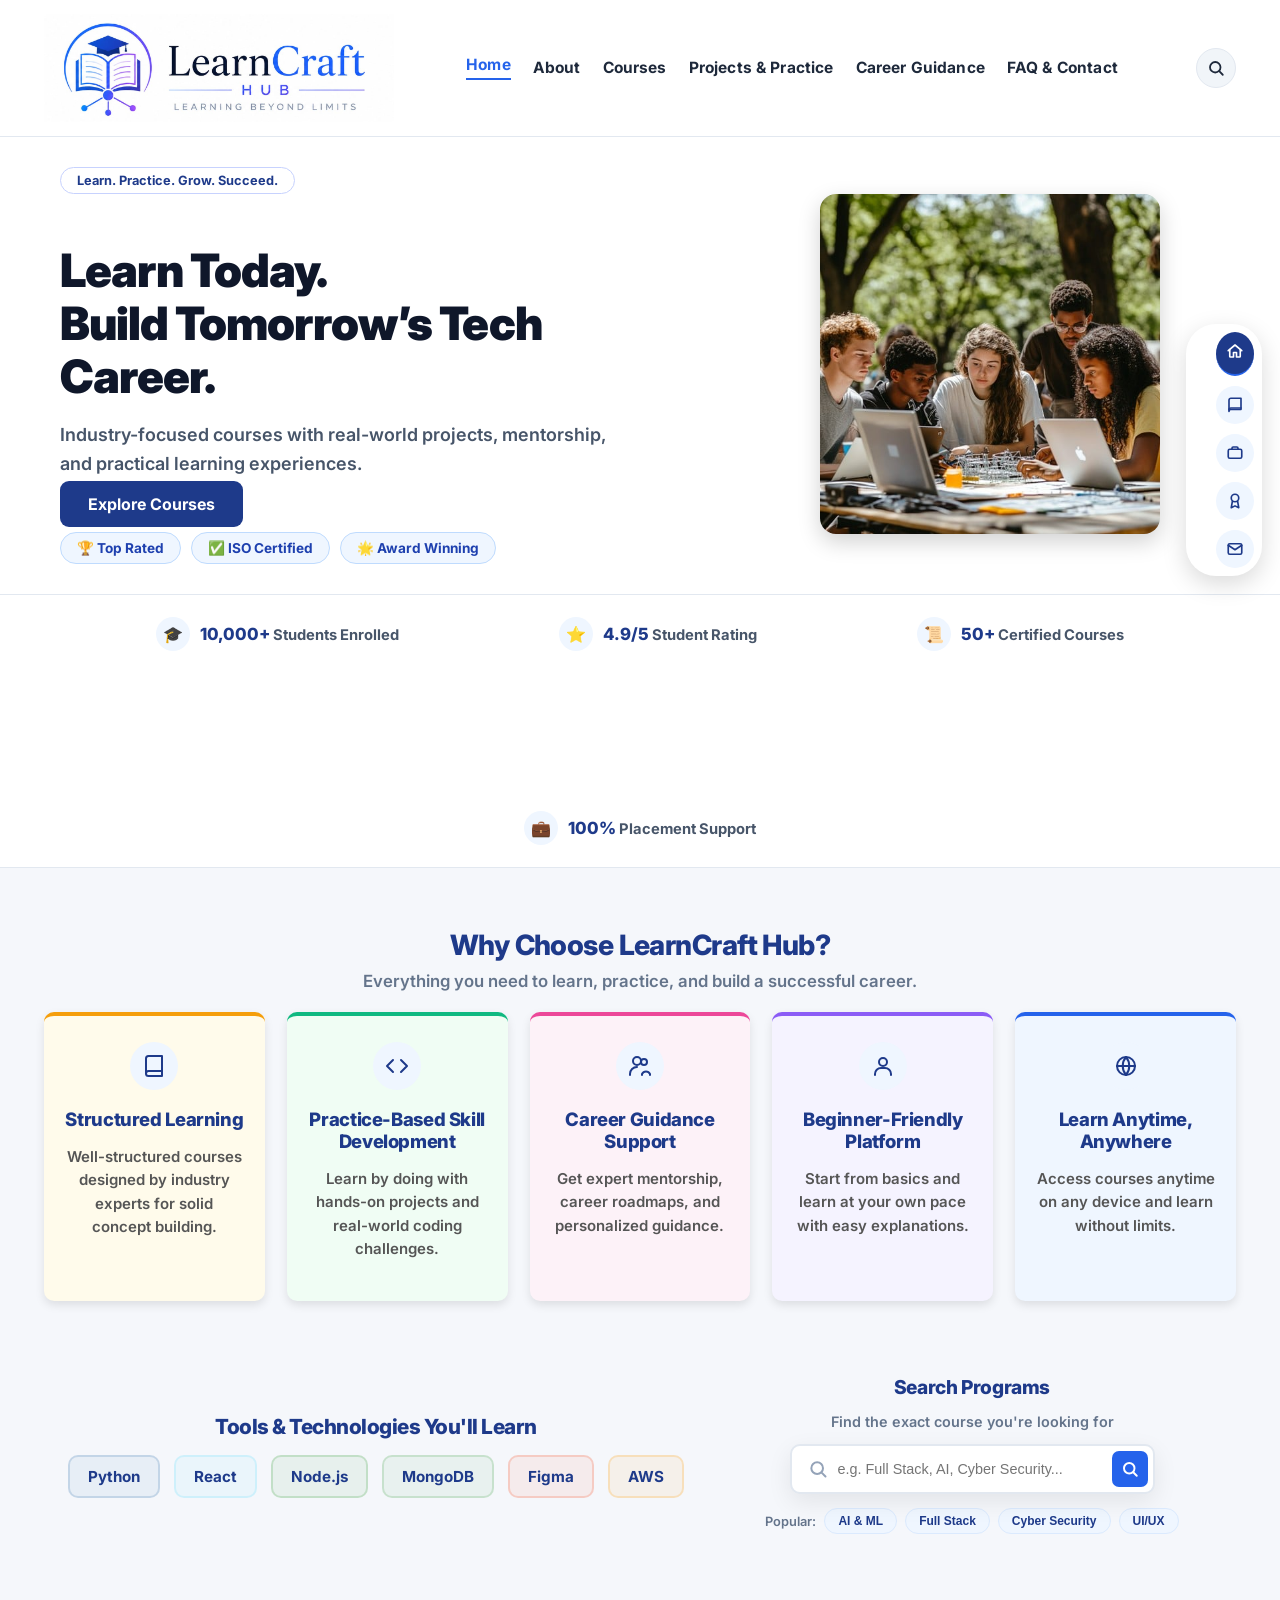
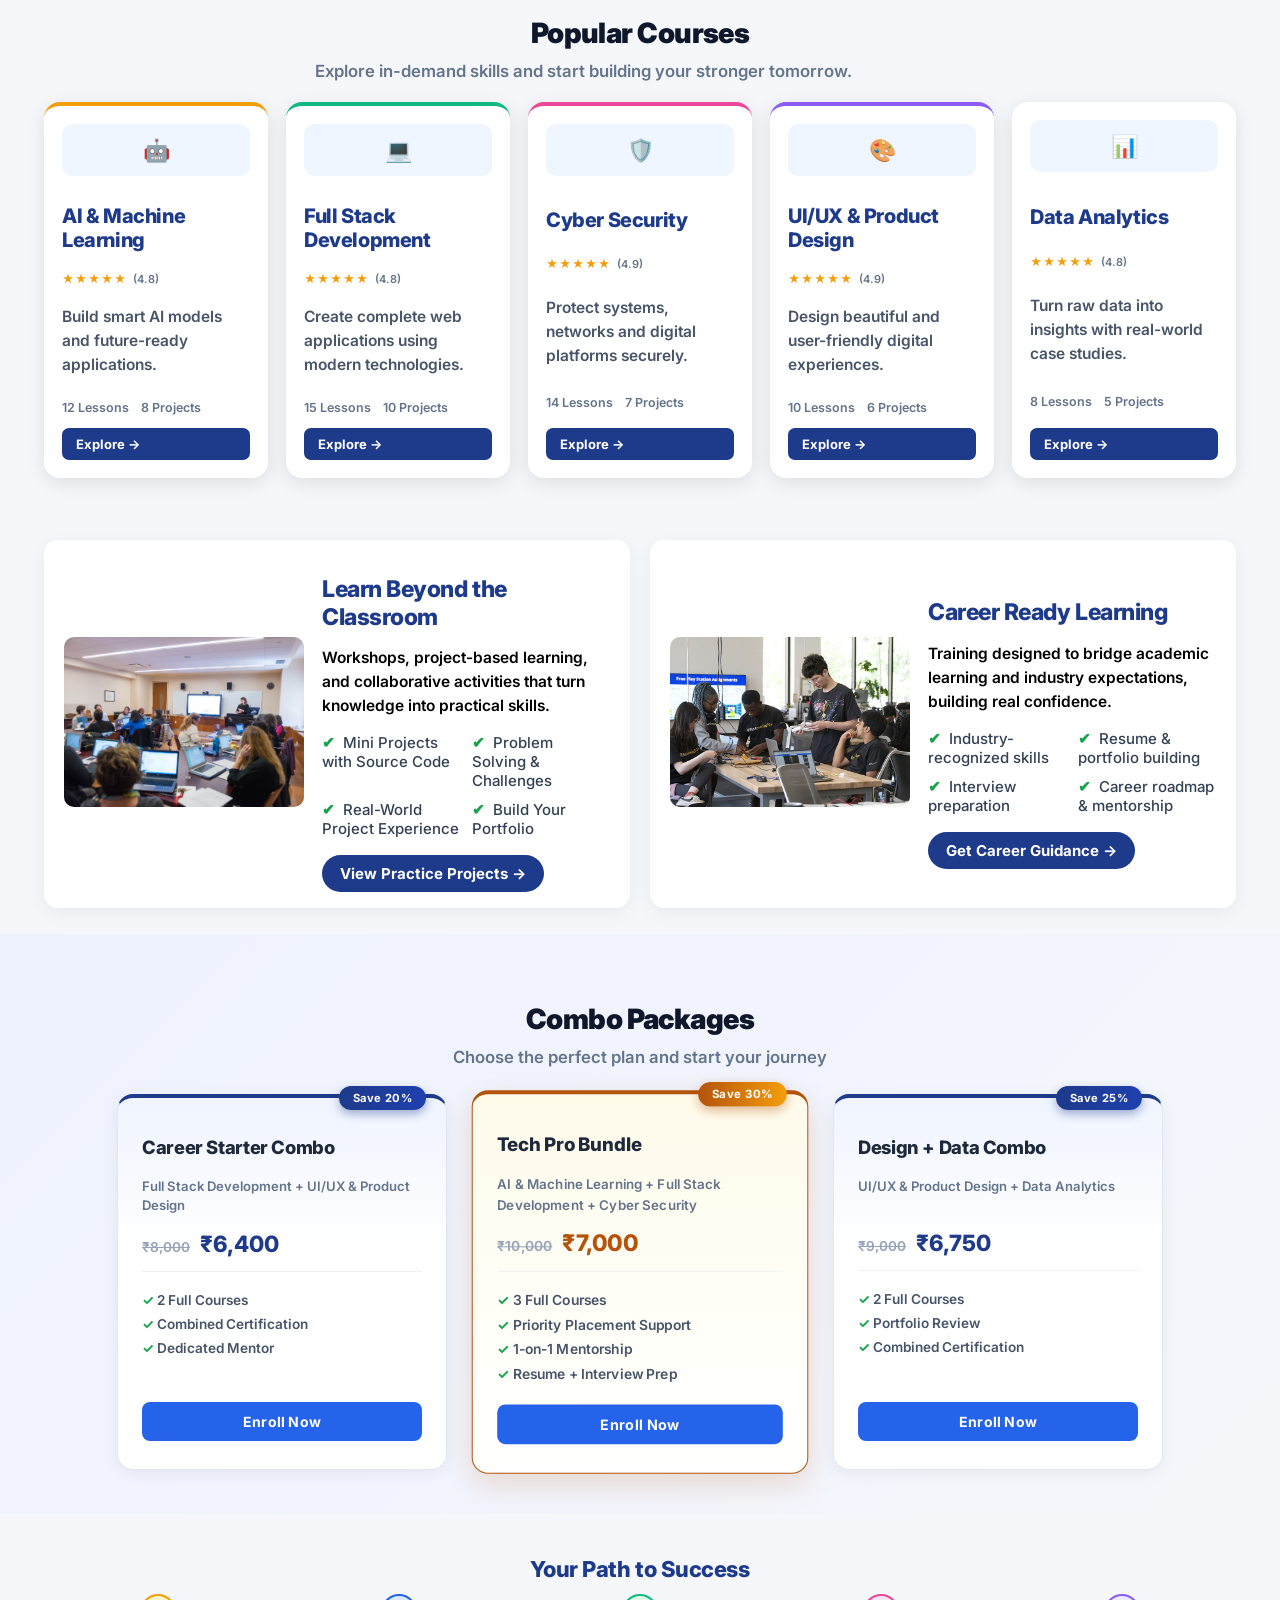
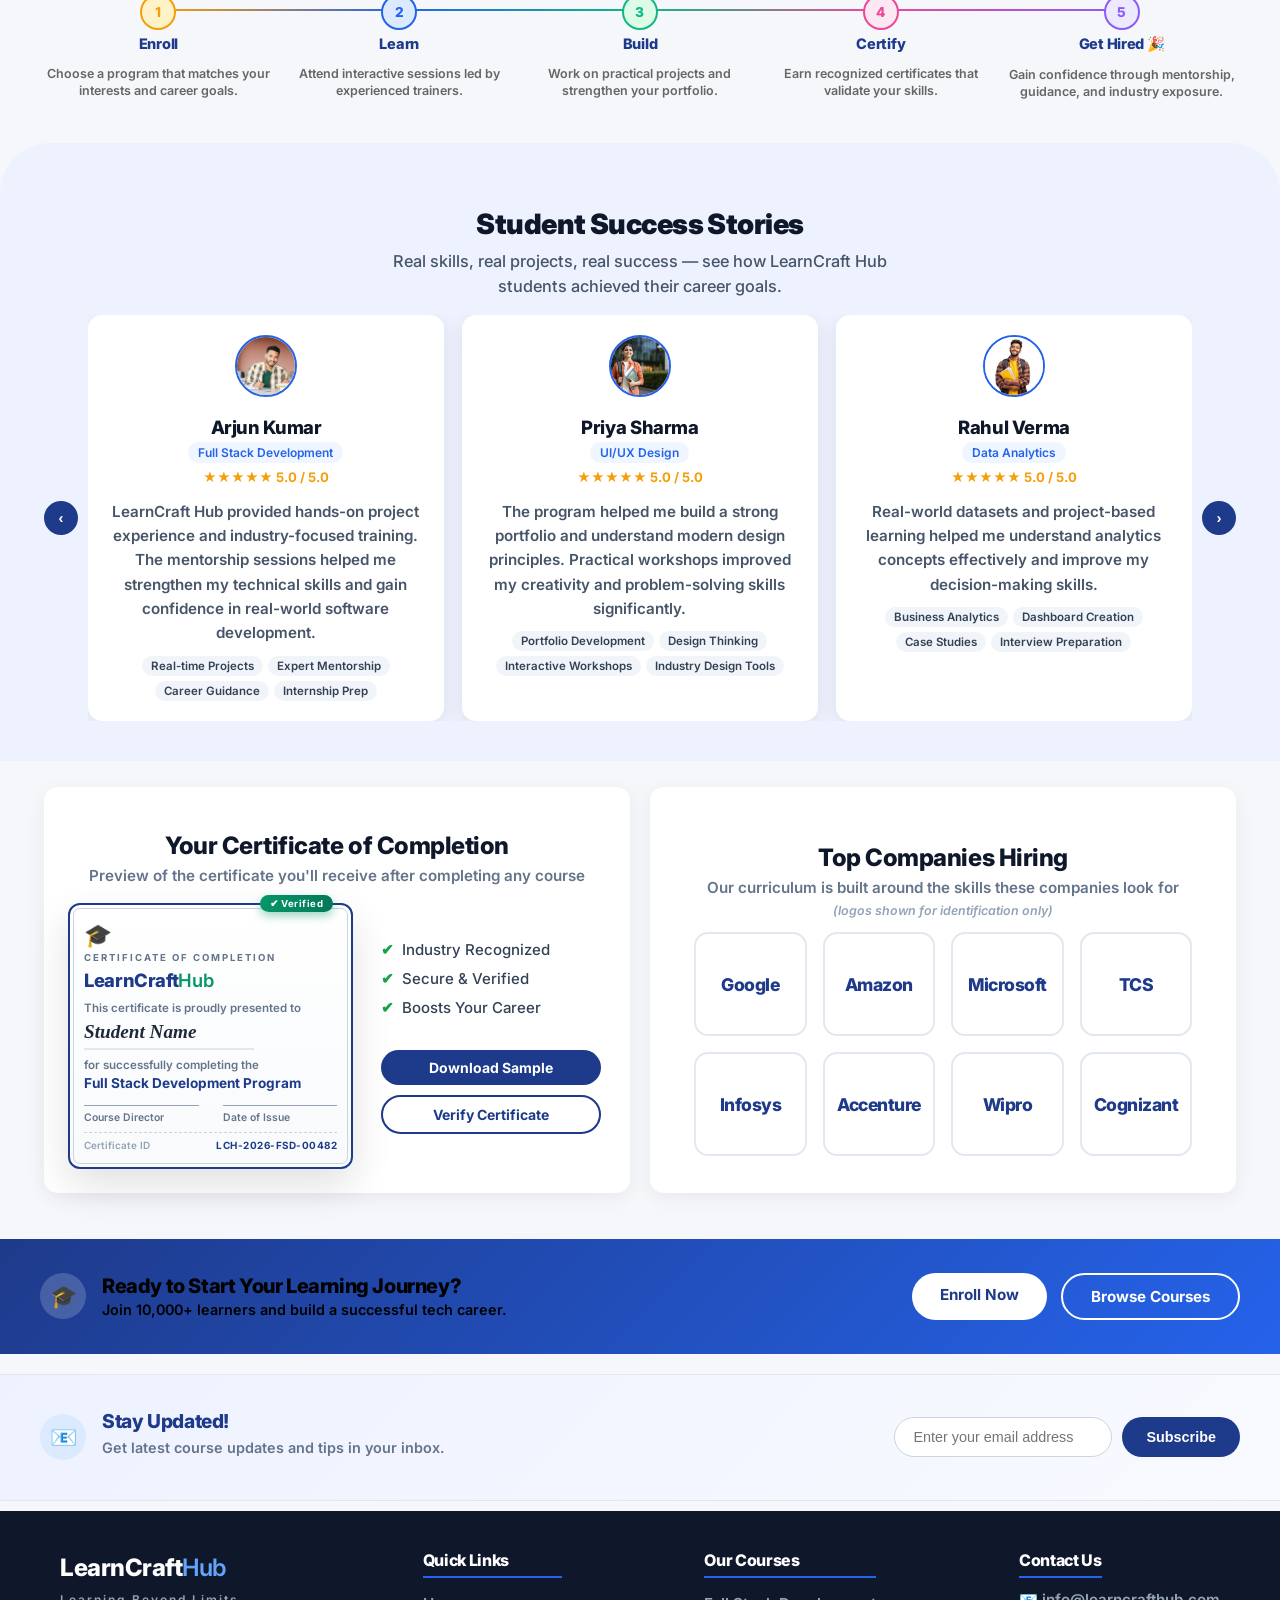
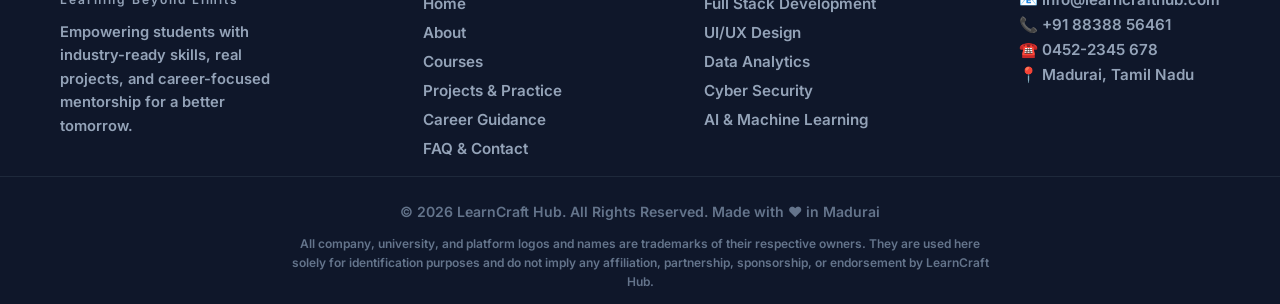
==== commit 84b85ec7: "Update index.html" ====
--- a/index.html
+++ b/index.html
@@ -2,6 +2,8 @@
 <html>
 
 <head>
+    <meta charset="UTF-8">
+    <meta name="viewport" content="width=device-width, initial-scale=1.0">
     <title>LearnCraft Hub</title>
     <link rel="stylesheet" href="css/style.css">
     <style>
@@ -40,6 +42,11 @@
 
             <nav id="primaryNav">
                 <a href="index.html" class="active">Home</a>
+                <a href="#home" class="section-jump-link">Home</a>
+                <a href="#courses" class="section-jump-link">Courses</a>
+                <a href="#showcase" class="section-jump-link">Projects</a>
+                <a href="#certificate" class="section-jump-link">Certificate</a>
+                <a href="faq-contact.html" class="section-jump-link">Contact</a>
                 <a href="about.html">About</a>
                 <a href="courses.html">Courses</a>
                 <a href="projects.html">Projects & Practice</a>
@@ -748,4 +755,4 @@
 </script>
 </body>
 
-</html>+</html>
--- a/css/style.css
+++ b/css/style.css
@@ -1,4 +1,9 @@
 @import url('https://fonts.googleapis.com/css2?family=Inter:wght@400;500;600;700;800;900&display=swap');
+
+html {
+    overflow-x: hidden;
+    width: 100%;
+}
 
 body{
     margin: 0;
@@ -6,6 +11,8 @@
     background-color: #f5f7fb;
     font-weight: 600;
     -webkit-font-smoothing: antialiased;
+    overflow-x: hidden;
+    width: 100%;
 }
 
 /* HEADER */
@@ -33,6 +40,13 @@
     border-top: 1px solid #e2e8f0;
     border-bottom: 1px solid #e2e8f0;
     flex-wrap: wrap;
+}
+@media (max-width: 700px) {
+    .trust-bar {
+        gap: 24px;
+        padding: 20px 24px;
+        justify-content: center;
+    }
 }
 
 .trust-item {
@@ -84,6 +98,12 @@
     flex-wrap: nowrap;
     overflow-x: auto;
     padding-bottom: 2px;
+}
+@media (max-width: 700px) {
+    .partner-logos {
+        flex-wrap: wrap;
+        overflow-x: visible;
+    }
 }
 
 .partner-logos span {
@@ -197,22 +217,28 @@
 .nav-toggle.open span:nth-child(3) { transform: translateY(-7px) rotate(-45deg); }
 
 @media (max-width: 880px) {
-    .navbar { flex-wrap: wrap; }
+    .navbar { flex-wrap: wrap; position: relative; }
     .navbar-search { order: 1; }
     .nav-toggle { display: flex; order: 2; }
     .navbar nav {
         display: none;
+        position: absolute;
+        top: calc(100% + 14px);
+        left: 0;
+        right: 0;
         flex-basis: 100%;
-        order: 3;
         flex-direction: column;
         align-items: stretch;
         background: #f8fafc;
         border: 1px solid #e2e8f0;
         border-radius: 12px;
-        margin-top: 14px;
         padding: 6px;
-    }
-    .navbar nav.open { display: flex; }
+        box-shadow: 0 16px 34px rgba(15, 23, 42, 0.14);
+        z-index: 500;
+    }
+    .navbar nav.open {
+        display: flex;
+    }
     .navbar nav a {
         margin: 0;
         padding: 13px 14px;
@@ -224,7 +250,29 @@
         background: #eff6ff;
         border-bottom: none;
     }
+    .section-jump-link {
+        display: block;
+    }
     .logo { width: 170px; }
+    .navbar-search-panel {
+        width: calc(100vw - 40px);
+        right: -10px;
+    }
+}
+
+/* SECTION-JUMP LINKS (in-page anchors) inside the mobile dropdown — hidden on desktop since the floating side-nav already covers that there */
+.section-jump-link {
+    display: none;
+}
+.navbar nav a.section-jump-link {
+    padding-left: 30px;
+    font-weight: 600;
+    font-size: 13.5px;
+    color: #64748b;
+}
+.navbar nav a.section-jump-link:hover {
+    color: #2563eb;
+    background: #eff6ff;
 }
 
 /* NAVBAR COURSE SEARCH (top-right) */
@@ -586,6 +634,25 @@
     box-shadow: 0px 8px 22px rgba(0,0,0,0.18);
 }
 
+@media (max-width: 900px) {
+    .hero {
+        flex-direction: column;
+        padding: 28px 24px;
+        text-align: center;
+    }
+    .hero-text {
+        width: 100%;
+    }
+    .hero-image {
+        margin-right: 0;
+        margin-top: 24px;
+    }
+    .hero-image img {
+        width: 100%;
+        max-width: 380px;
+    }
+}
+
 /* COURSES SECTION */
 
 .courses{
@@ -628,6 +695,11 @@
 @media (max-width: 600px) {
     .course-container {
         grid-template-columns: repeat(2, 1fr);
+    }
+}
+@media (max-width: 420px) {
+    .course-container {
+        grid-template-columns: 1fr;
     }
 }
 .course-card:hover{
@@ -758,6 +830,18 @@
     width: 100%;
     box-sizing: border-box;
 }
+@media (max-width: 600px) {
+    .testimonials {
+        padding: 32px 16px 32px;
+    }
+    .slider-container {
+        gap: 0;
+        margin: 0 -16px;
+    }
+    .arrow {
+        display: none;
+    }
+}
 
 .testimonial-intro {
     color: #475569;
@@ -776,22 +860,25 @@
 }
 
 .testimonial-slider {
-    display: grid;
-    grid-template-columns: repeat(3, 1fr);
+    display: flex;
+    overflow-x: auto;
+    scroll-behavior: smooth;
+    scroll-snap-type: x mandatory;
     gap: 18px;
     max-width: 1480px;
-    width: 100%;
+    flex: 1 1 auto;
+    min-width: 0;
 }
 
 @media (max-width: 900px) {
     .testimonial-slider {
-        grid-template-columns: repeat(2, 1fr);
+        gap: 14px;
     }
 }
 
 @media (max-width: 600px) {
     .testimonial-slider {
-        grid-template-columns: 1fr;
+        gap: 12px;
     }
 }
 
@@ -802,6 +889,19 @@
     box-shadow: 0 4px 20px rgba(0,0,0,0.08);
     text-align: center;
     transition: transform 0.3s ease, box-shadow 0.3s ease;
+    flex: 0 0 calc((100% - 36px) / 3);
+    box-sizing: border-box;
+    scroll-snap-align: start;
+}
+@media (max-width: 900px) {
+    .testimonial-card {
+        flex-basis: calc((100% - 14px) / 2);
+    }
+}
+@media (max-width: 600px) {
+    .testimonial-card {
+        flex-basis: 100%;
+    }
 }
 
 .testimonial-card:hover {
@@ -1071,6 +1171,11 @@
         grid-template-columns: repeat(2, 1fr);
     }
 }
+@media (max-width: 420px) {
+    .features {
+        grid-template-columns: 1fr;
+    }
+}
 
 .feature-icon {
     width: 48px;
@@ -1189,6 +1294,11 @@
 @media (max-width: 600px) {
     .roadmap {
         grid-template-columns: repeat(2, 1fr);
+    }
+}
+@media (max-width: 420px) {
+    .roadmap {
+        grid-template-columns: 1fr;
     }
 }
 .showcase {
@@ -7361,10 +7471,27 @@
     transition: opacity 0.25s ease, transform 0.25s ease;
     pointer-events: none;
     white-space: nowrap;
+    max-width: calc(100% - 40px);
+    box-sizing: border-box;
+    text-align: center;
 }
 .enroll-toast.show {
     opacity: 1;
     transform: translateX(-50%) translateY(0);
+}
+
+@media (max-width: 520px) {
+    .enroll-toast {
+        white-space: normal;
+        width: calc(100% - 32px);
+        left: 16px;
+        right: 16px;
+        transform: translateY(20px);
+        padding: 12px 18px;
+    }
+    .enroll-toast.show {
+        transform: translateY(0);
+    }
 }
 
 @media (max-width: 780px) {
@@ -7442,4 +7569,4 @@
     0%   { box-shadow: 0 0 0 0 rgba(37,99,235,0.55); }
     30%  { box-shadow: 0 0 0 10px rgba(37,99,235,0.18); }
     100% { box-shadow: 0 0 0 0 rgba(37,99,235,0); }
-}+}
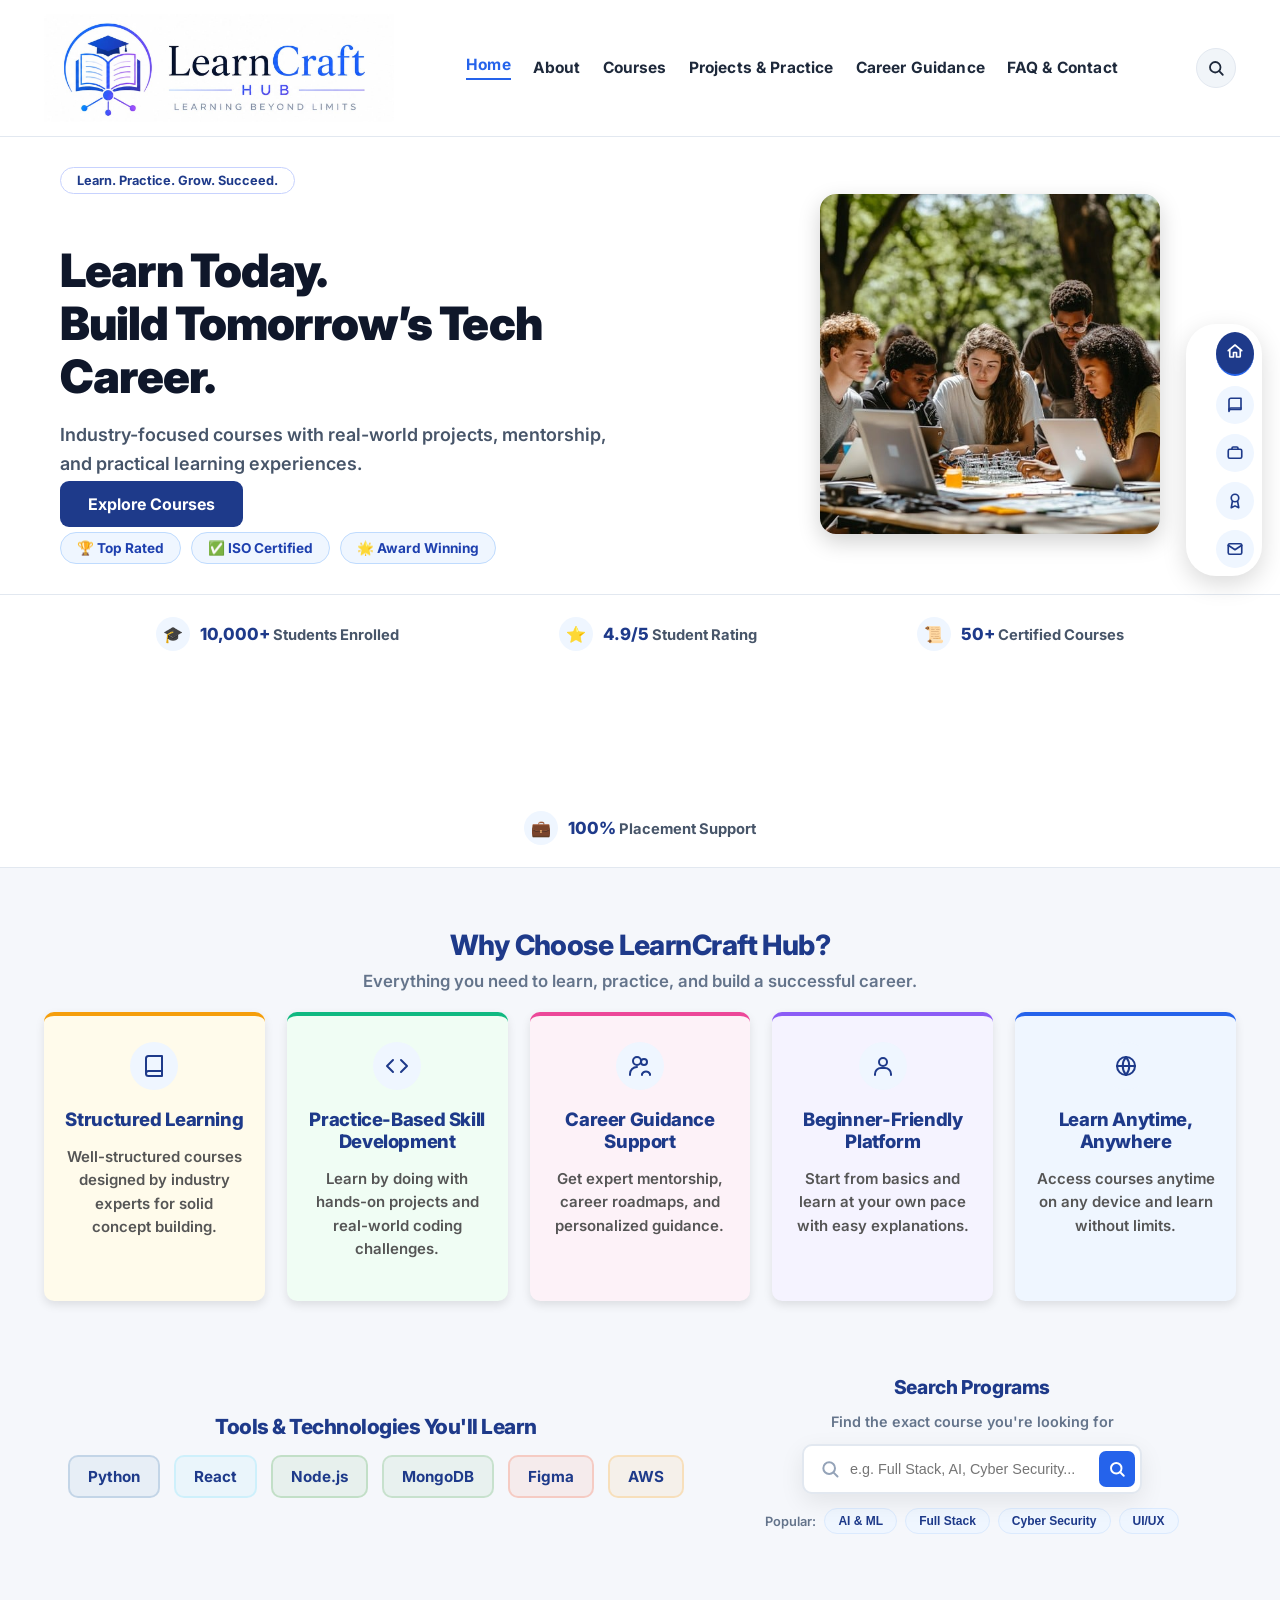
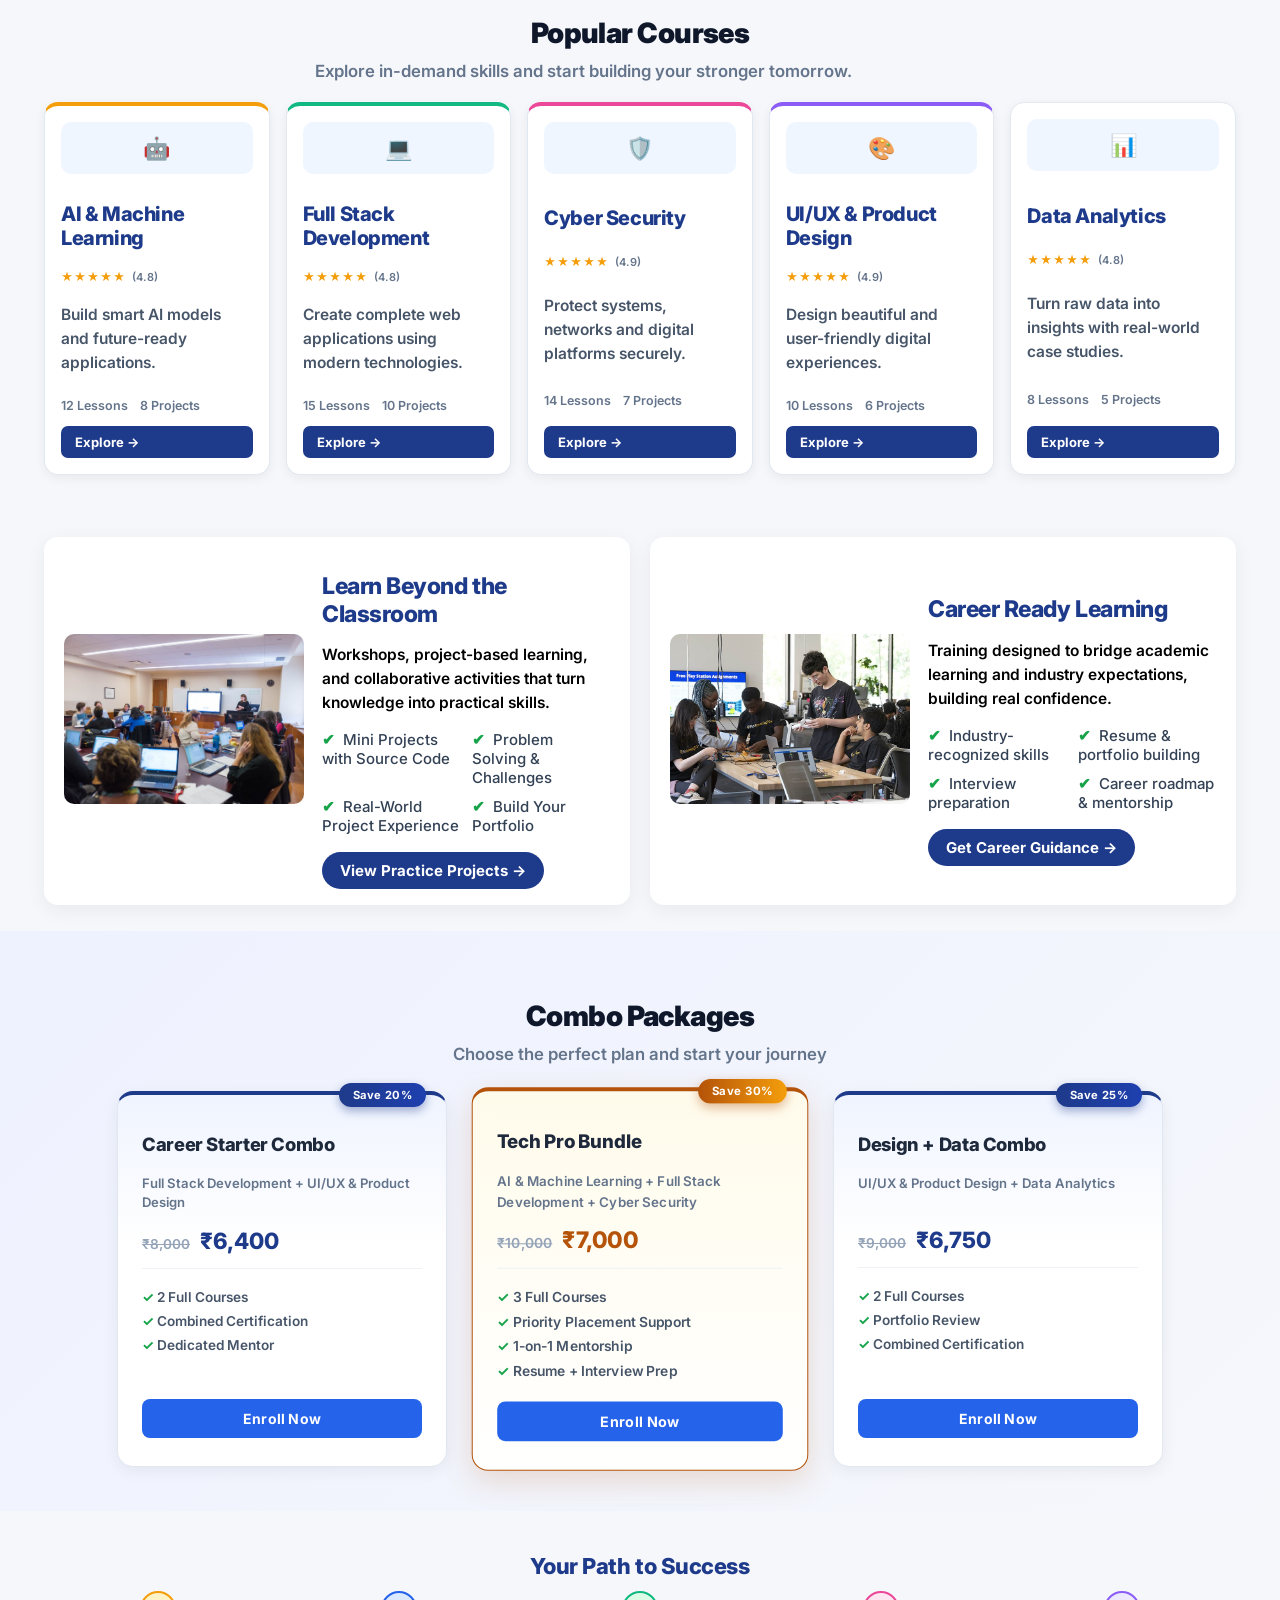
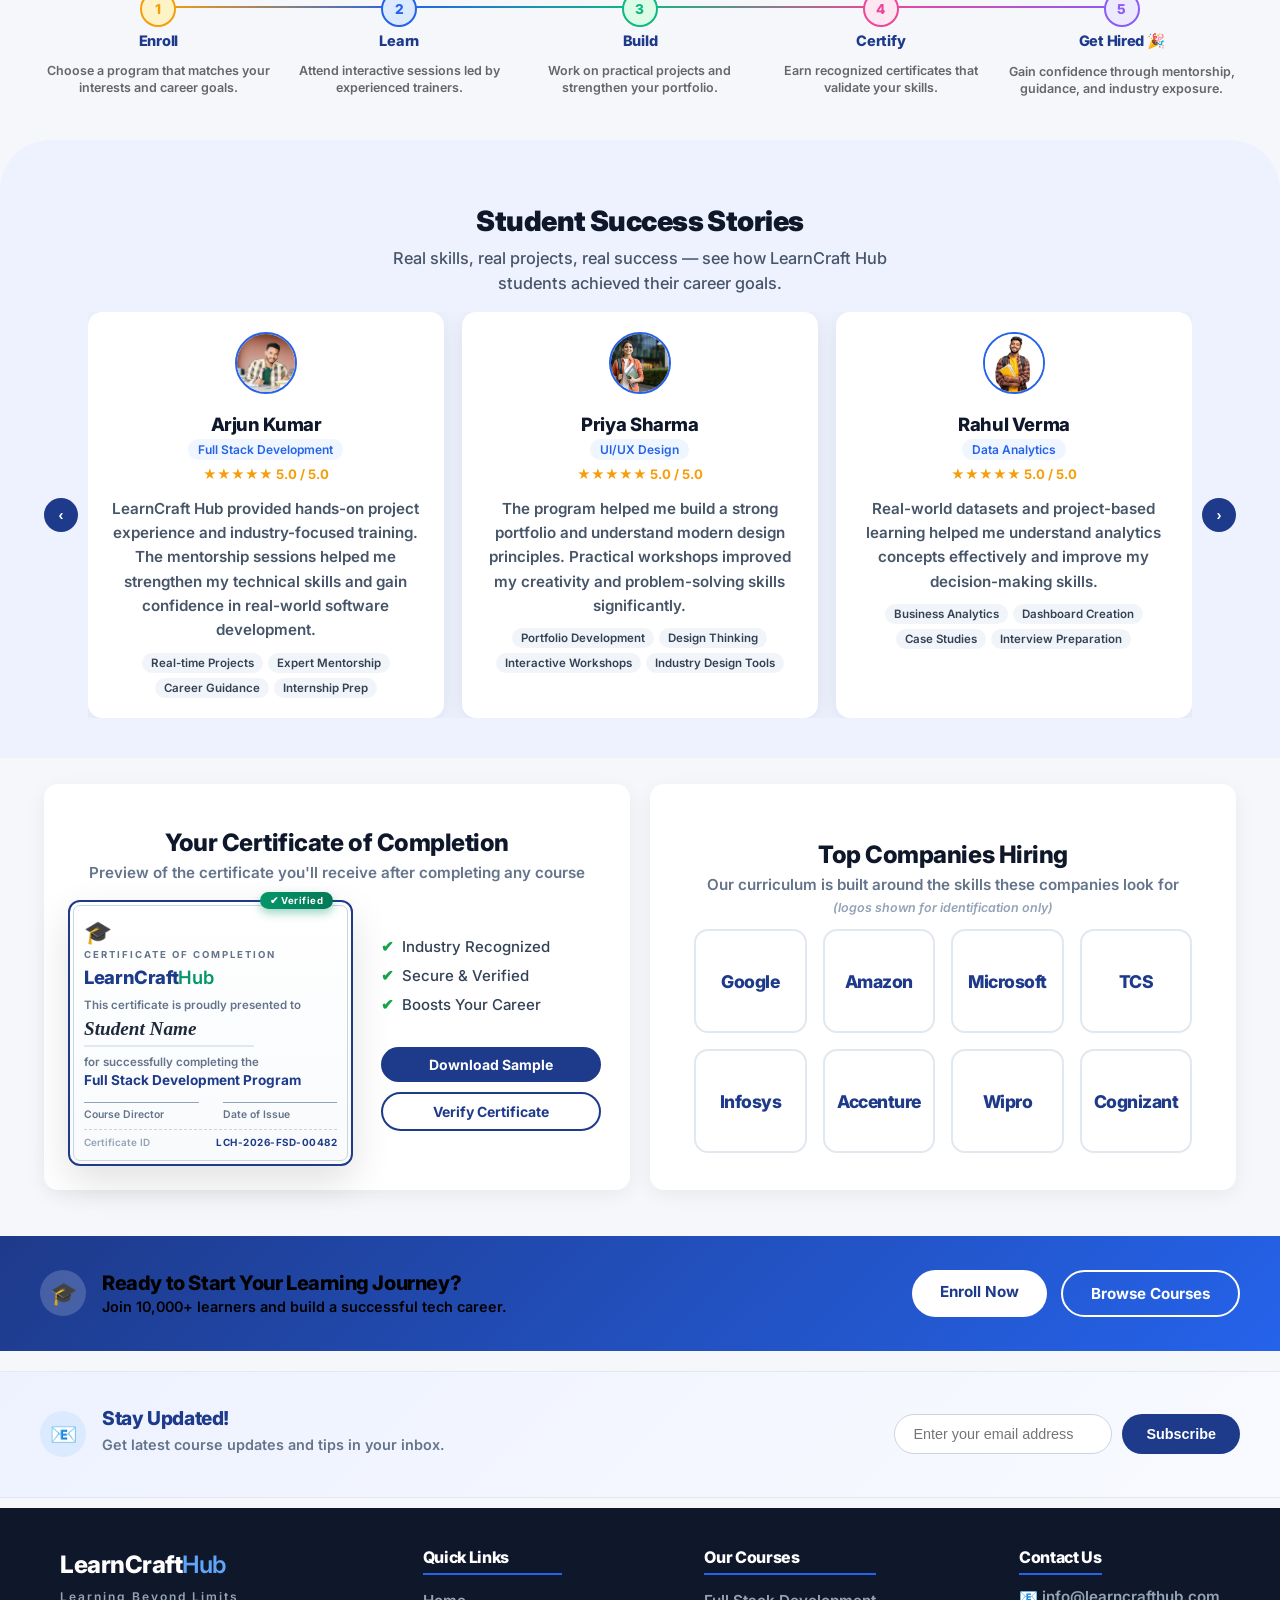
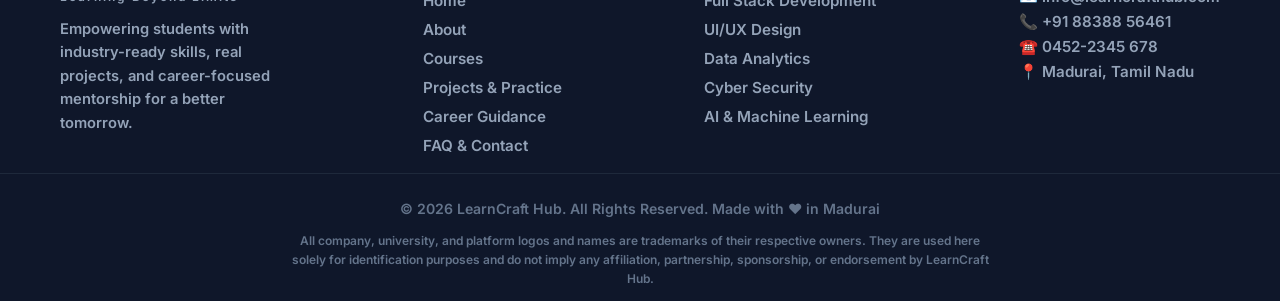
==== commit 2dd2af1f: "Update index.html" ====
--- a/index.html
+++ b/index.html
@@ -5,7 +5,7 @@
     <meta charset="UTF-8">
     <meta name="viewport" content="width=device-width, initial-scale=1.0">
     <title>LearnCraft Hub</title>
-    <link rel="stylesheet" href="css/style.css">
+    <link rel="stylesheet" href="css/style.css?v=2">
     <style>
         .scroll-top {
             position: fixed;
@@ -41,12 +41,21 @@
             <img src="images/logo.png" alt="Logo" class="logo">
 
             <nav id="primaryNav">
-                <a href="index.html" class="active">Home</a>
-                <a href="#home" class="section-jump-link">Home</a>
-                <a href="#courses" class="section-jump-link">Courses</a>
-                <a href="#showcase" class="section-jump-link">Projects</a>
-                <a href="#certificate" class="section-jump-link">Certificate</a>
-                <a href="faq-contact.html" class="section-jump-link">Contact</a>
+                <div class="nav-group">
+                    <div class="nav-item-row">
+                        <a href="index.html" class="active">Home</a>
+                        <button type="button" class="nav-group-toggle" aria-label="Toggle Home menu" aria-expanded="false">
+                            <svg viewBox="0 0 24 24" fill="none" stroke="currentColor" stroke-width="2" stroke-linecap="round" stroke-linejoin="round"><polyline points="6 9 12 15 18 9"></polyline></svg>
+                        </button>
+                    </div>
+                    <div class="nav-group-children">
+                        <a href="#home" class="section-jump-link">Home</a>
+                        <a href="#courses" class="section-jump-link">Courses</a>
+                        <a href="#showcase" class="section-jump-link">Projects</a>
+                        <a href="#certificate" class="section-jump-link">Certificate</a>
+                        <a href="faq-contact.html" class="section-jump-link">Contact</a>
+                    </div>
+                </div>
                 <a href="about.html">About</a>
                 <a href="courses.html">Courses</a>
                 <a href="projects.html">Projects & Practice</a>
--- a/css/style.css
+++ b/css/style.css
@@ -101,8 +101,16 @@
 }
 @media (max-width: 700px) {
     .partner-logos {
+        display: grid;
+        grid-template-columns: repeat(2, 1fr);
         flex-wrap: wrap;
         overflow-x: visible;
+        gap: 10px;
+    }
+    .partner-logos span {
+        width: 100%;
+        box-sizing: border-box;
+        justify-content: center;
     }
 }
 
@@ -216,7 +224,44 @@
 .nav-toggle.open span:nth-child(2) { opacity: 0; }
 .nav-toggle.open span:nth-child(3) { transform: translateY(-7px) rotate(-45deg); }
 
+/* SECTION-JUMP LINKS (in-page anchors) inside the mobile dropdown — hidden on desktop since the floating side-nav already covers that there */
+.section-jump-link {
+    display: none;
+}
+.navbar nav a.section-jump-link {
+    padding-left: 30px;
+    font-weight: 600;
+    font-size: 13.5px;
+    color: #64748b;
+}
+.navbar nav a.section-jump-link:hover {
+    color: #2563eb;
+    background: #eff6ff;
+}
+
+/* Nav groups (Home / About / etc. that expand to show in-page sections) */
+.nav-group { display: contents; }
+.nav-item-row { display: contents; }
+.nav-group-children { display: contents; }
+.nav-group-toggle {
+    display: none;
+    background: none;
+    border: none;
+    cursor: pointer;
+    color: #64748b;
+    padding: 8px 10px;
+}
+.nav-group-toggle svg {
+    width: 16px;
+    height: 16px;
+    transition: transform 0.2s ease;
+}
+.nav-group.open .nav-group-toggle svg {
+    transform: rotate(180deg);
+}
+
 @media (max-width: 880px) {
+    header { padding: 14px 20px; }
     .navbar { flex-wrap: wrap; position: relative; }
     .navbar-search { order: 1; }
     .nav-toggle { display: flex; order: 2; }
@@ -253,26 +298,60 @@
     .section-jump-link {
         display: block;
     }
+    .nav-group {
+        display: flex;
+        flex-direction: column;
+    }
+    .nav-item-row {
+        display: flex;
+        align-items: center;
+        justify-content: space-between;
+    }
+    .nav-item-row a {
+        flex: 1;
+    }
+    .nav-group-toggle {
+        display: flex;
+        align-items: center;
+        justify-content: center;
+    }
+    .nav-group-children {
+        display: none;
+        flex-direction: column;
+    }
+    .nav-group.open .nav-group-children {
+        display: flex;
+    }
+    /* Mouse users: hovering the item auto-expands its sub-menu */
+    @media (hover: hover) and (pointer: fine) {
+        .nav-group:hover .nav-group-children {
+            display: flex;
+        }
+        .nav-group:hover .nav-group-toggle svg {
+            transform: rotate(180deg);
+        }
+    }
     .logo { width: 170px; }
     .navbar-search-panel {
         width: calc(100vw - 40px);
         right: -10px;
     }
-}
-
-/* SECTION-JUMP LINKS (in-page anchors) inside the mobile dropdown — hidden on desktop since the floating side-nav already covers that there */
-.section-jump-link {
-    display: none;
-}
-.navbar nav a.section-jump-link {
-    padding-left: 30px;
-    font-weight: 600;
-    font-size: 13.5px;
-    color: #64748b;
-}
-.navbar nav a.section-jump-link:hover {
-    color: #2563eb;
-    background: #eff6ff;
+    .navbar nav > a {
+        display: flex;
+        align-items: center;
+        justify-content: space-between;
+    }
+    .navbar nav > a::after {
+        content: '';
+        width: 16px;
+        height: 16px;
+        flex-shrink: 0;
+        margin-left: 8px;
+        background-image: url("data:image/svg+xml,%3Csvg xmlns='http://www.w3.org/2000/svg' viewBox='0 0 24 24' fill='none' stroke='%2394a3b8' stroke-width='2' stroke-linecap='round' stroke-linejoin='round'%3E%3Cpolyline points='9 6 15 12 9 18'%3E%3C/polyline%3E%3C/svg%3E");
+        background-size: contain;
+        background-repeat: no-repeat;
+        background-position: center;
+    }
 }
 
 /* NAVBAR COURSE SEARCH (top-right) */
@@ -669,7 +748,7 @@
 .course-container{
     display: grid;
     grid-template-columns: repeat(5, 1fr);
-    gap: 18px;
+    gap: 16px;
     max-width: 1480px;
     margin: 0 auto;
 }
@@ -677,9 +756,10 @@
 .course-card{
     background: white;
     width: auto;
-    padding: 18px;
-    border-radius: 16px;
-    box-shadow: 0px 5px 20px rgba(0,0,0,0.1);
+    padding: 16px;
+    border-radius: 14px;
+    border: 1px solid #e2e8f0;
+    box-shadow: 0px 3px 12px rgba(0,0,0,0.06);
     transition: 0.3s;
     display: flex;
     flex-direction: column;
@@ -695,6 +775,10 @@
 @media (max-width: 600px) {
     .course-container {
         grid-template-columns: repeat(2, 1fr);
+        gap: 10px;
+    }
+    .courses {
+        padding: 32px 16px;
     }
 }
 @media (max-width: 420px) {
@@ -835,11 +919,12 @@
         padding: 32px 16px 32px;
     }
     .slider-container {
-        gap: 0;
-        margin: 0 -16px;
+        gap: 6px;
     }
     .arrow {
-        display: none;
+        width: 28px;
+        height: 28px;
+        font-size: 13px;
     }
 }
 
@@ -1169,6 +1254,10 @@
 @media (max-width: 600px) {
     .features {
         grid-template-columns: repeat(2, 1fr);
+        gap: 12px;
+    }
+    .why-us {
+        padding: 32px 16px;
     }
 }
 @media (max-width: 420px) {
@@ -1445,6 +1534,20 @@
     max-width: 1480px;
     margin: 0 auto;
     box-sizing: border-box;
+}
+
+@media (max-width: 700px) {
+    .pair-row {
+        padding: 20px 16px;
+        gap: 14px;
+    }
+    .pair-row .info-card {
+        padding: 18px 16px;
+    }
+    .pair-row .info-card.partners,
+    .pair-row .info-card.course-search-section {
+        padding: 18px 16px;
+    }
 }
 
 .pair-row .info-card {
@@ -2016,6 +2119,7 @@
     gap: 10px;
     box-shadow: 0 8px 24px rgba(0,0,0,0.08);
     position: relative;
+    box-sizing: border-box;
 }
 
 .course-search-bar svg {
@@ -2444,6 +2548,21 @@
     box-shadow: 0 18px 38px rgba(0,0,0,0.12);
 }
 
+@media (max-width: 600px) {
+    .packages {
+        padding: 36px 16px;
+    }
+    .package-container {
+        grid-template-columns: 1fr;
+        gap: 16px;
+        max-width: none;
+    }
+    .package-card {
+        max-width: none;
+        margin: 0;
+    }
+}
+
 .package-card.featured {
     border-color: #b45309;
     border-top-color: #b45309;
@@ -3225,6 +3344,18 @@
     .our-journey,
     .team-section {
         padding: 22px 24px;
+    }
+}
+
+@media (max-width: 600px) {
+    .team-section {
+        padding: 22px 16px;
+    }
+    .team-container {
+        grid-template-columns: 1fr;
+        margin: 20px -16px 0;
+        gap: 14px;
+        max-width: none;
     }
 }
 
@@ -4934,6 +5065,12 @@
     .category-heading {
         flex-direction: column;
         gap: 4px;
+    }
+}
+
+@media (max-width: 600px) {
+    .course-grid-section {
+        padding: 30px 16px 10px;
     }
 }
 
